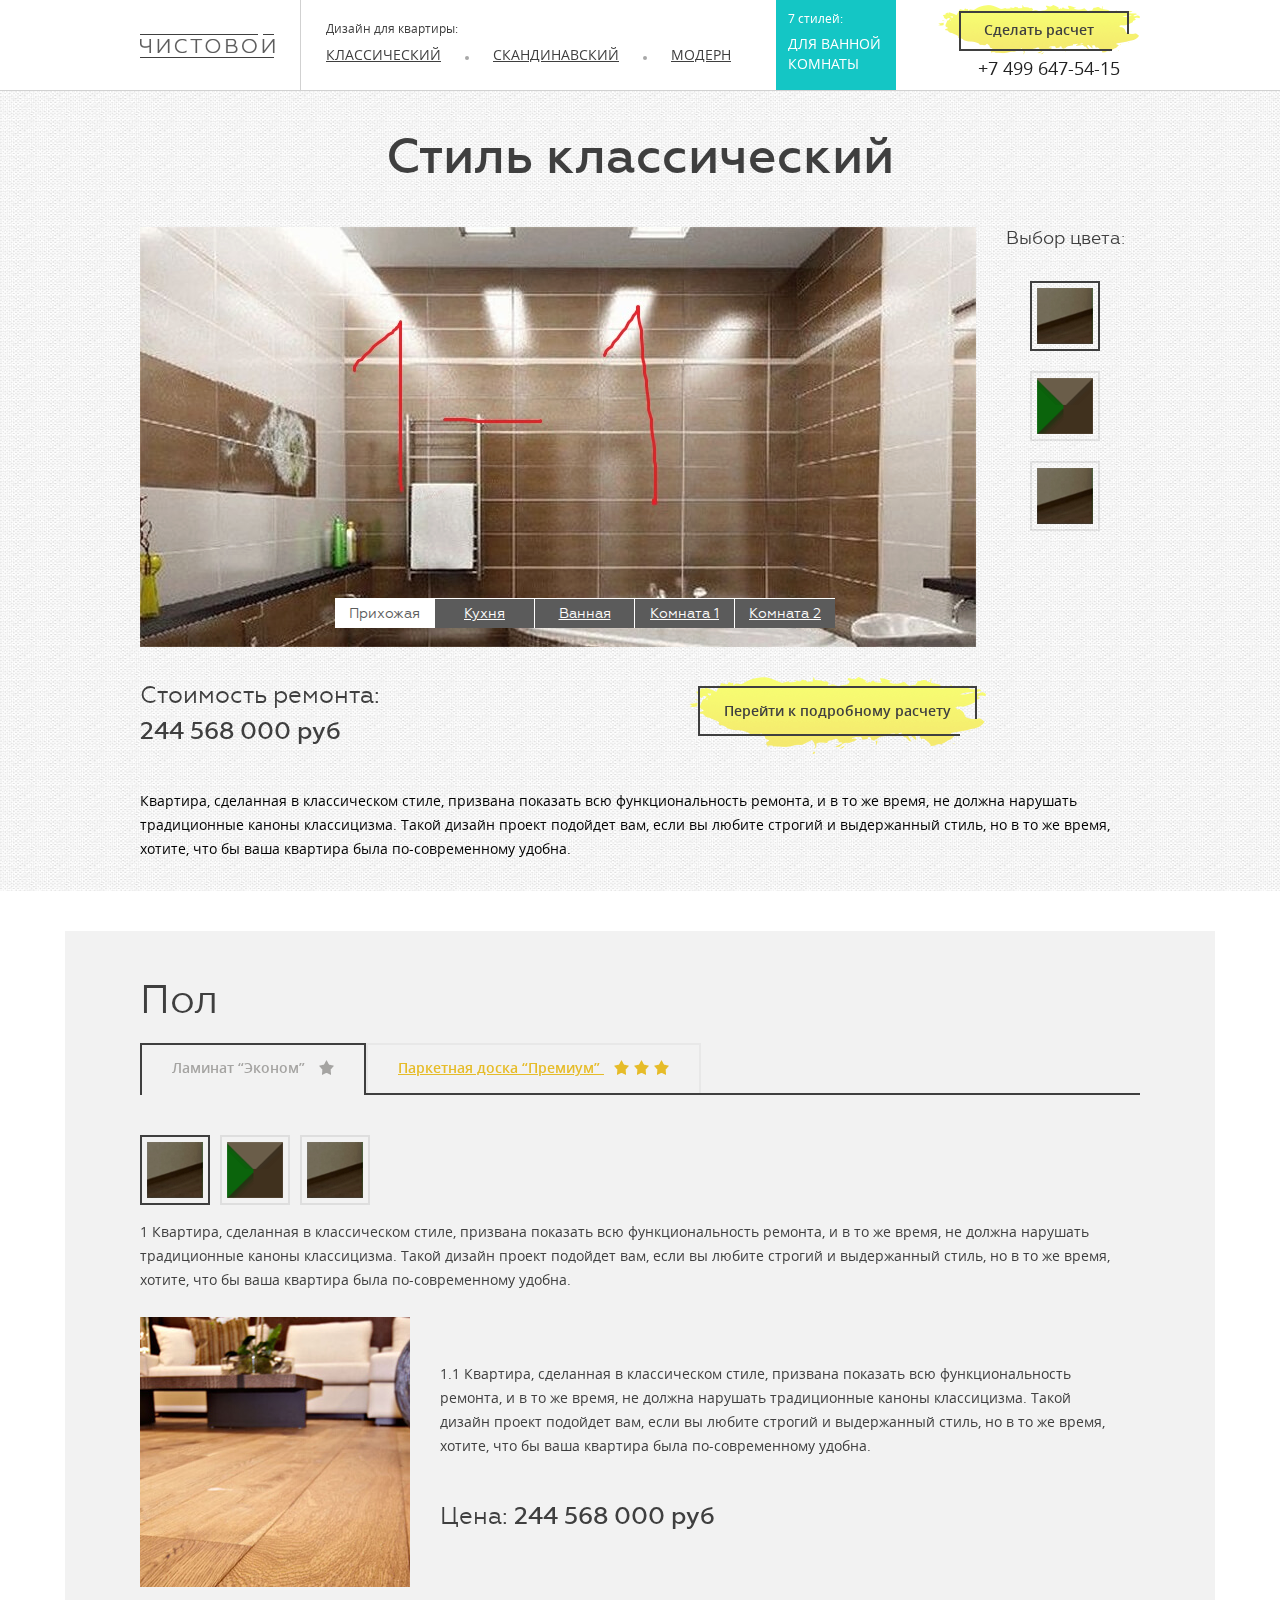
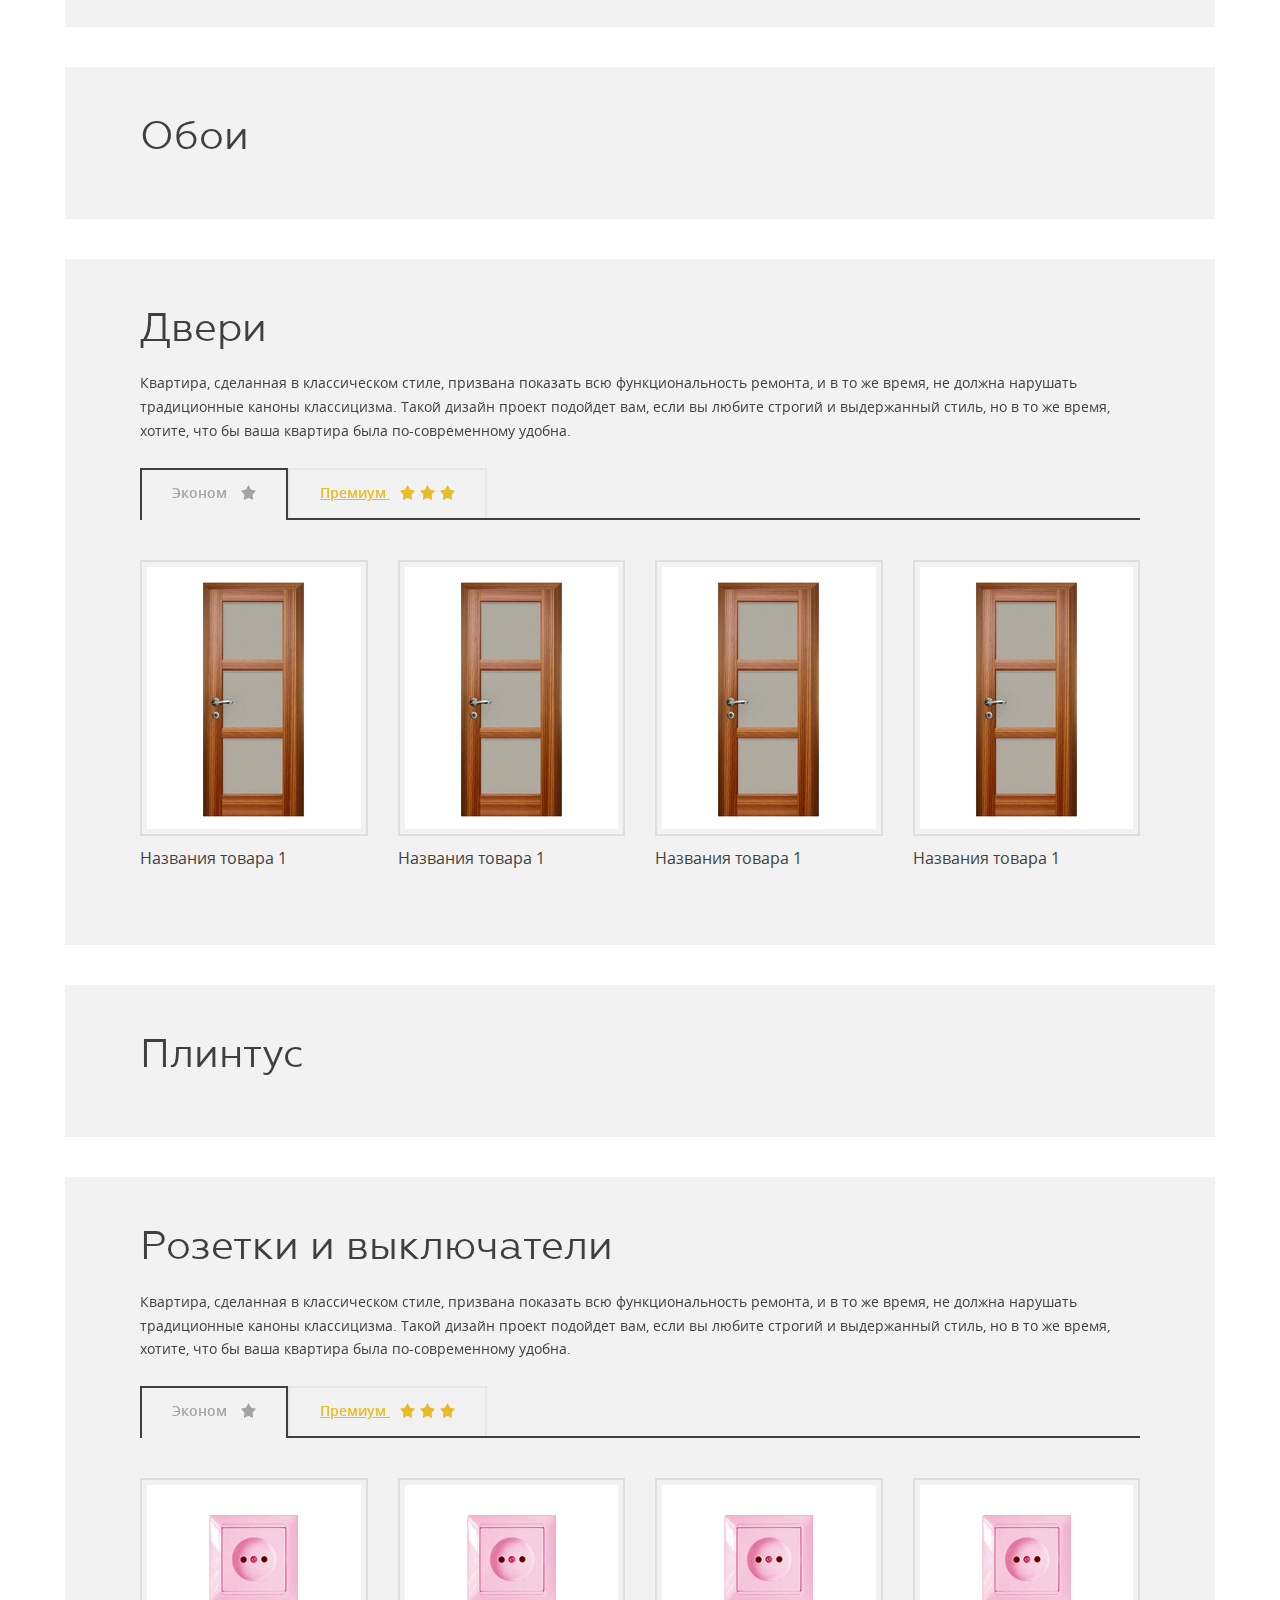
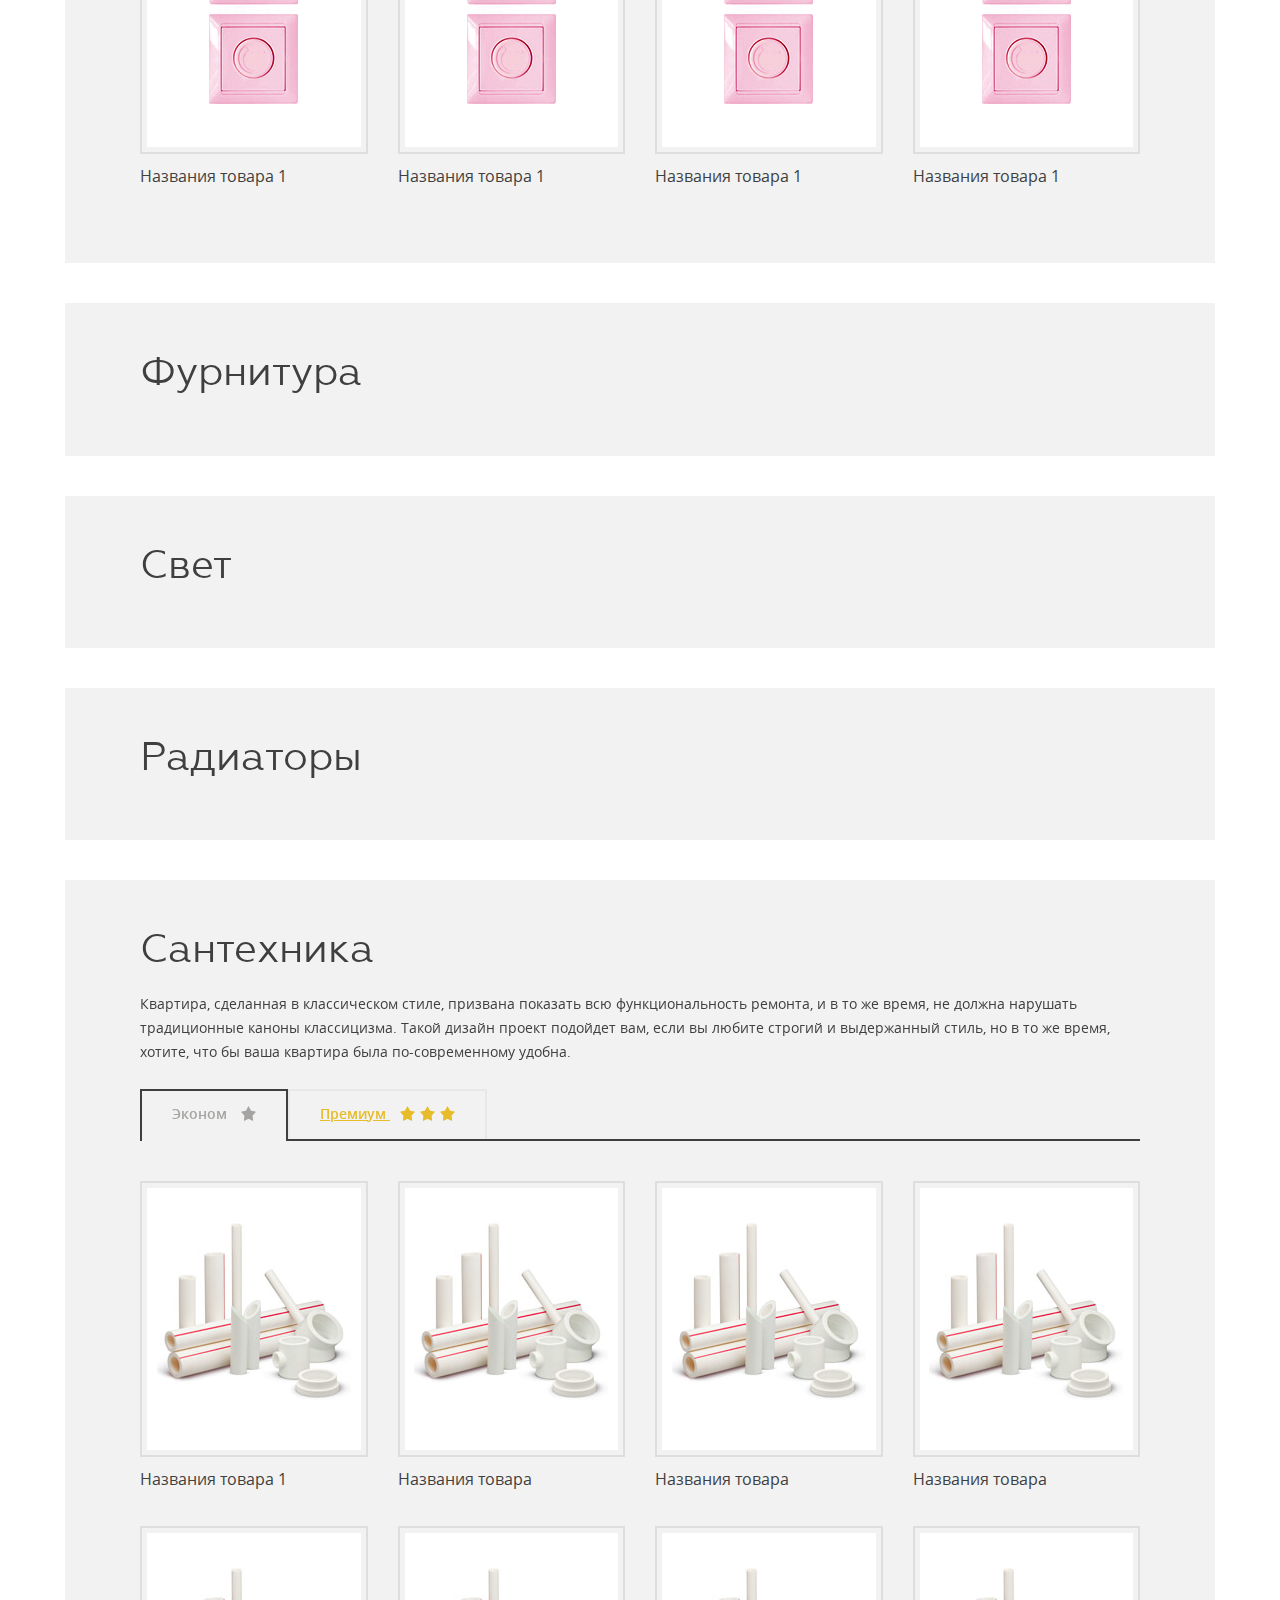
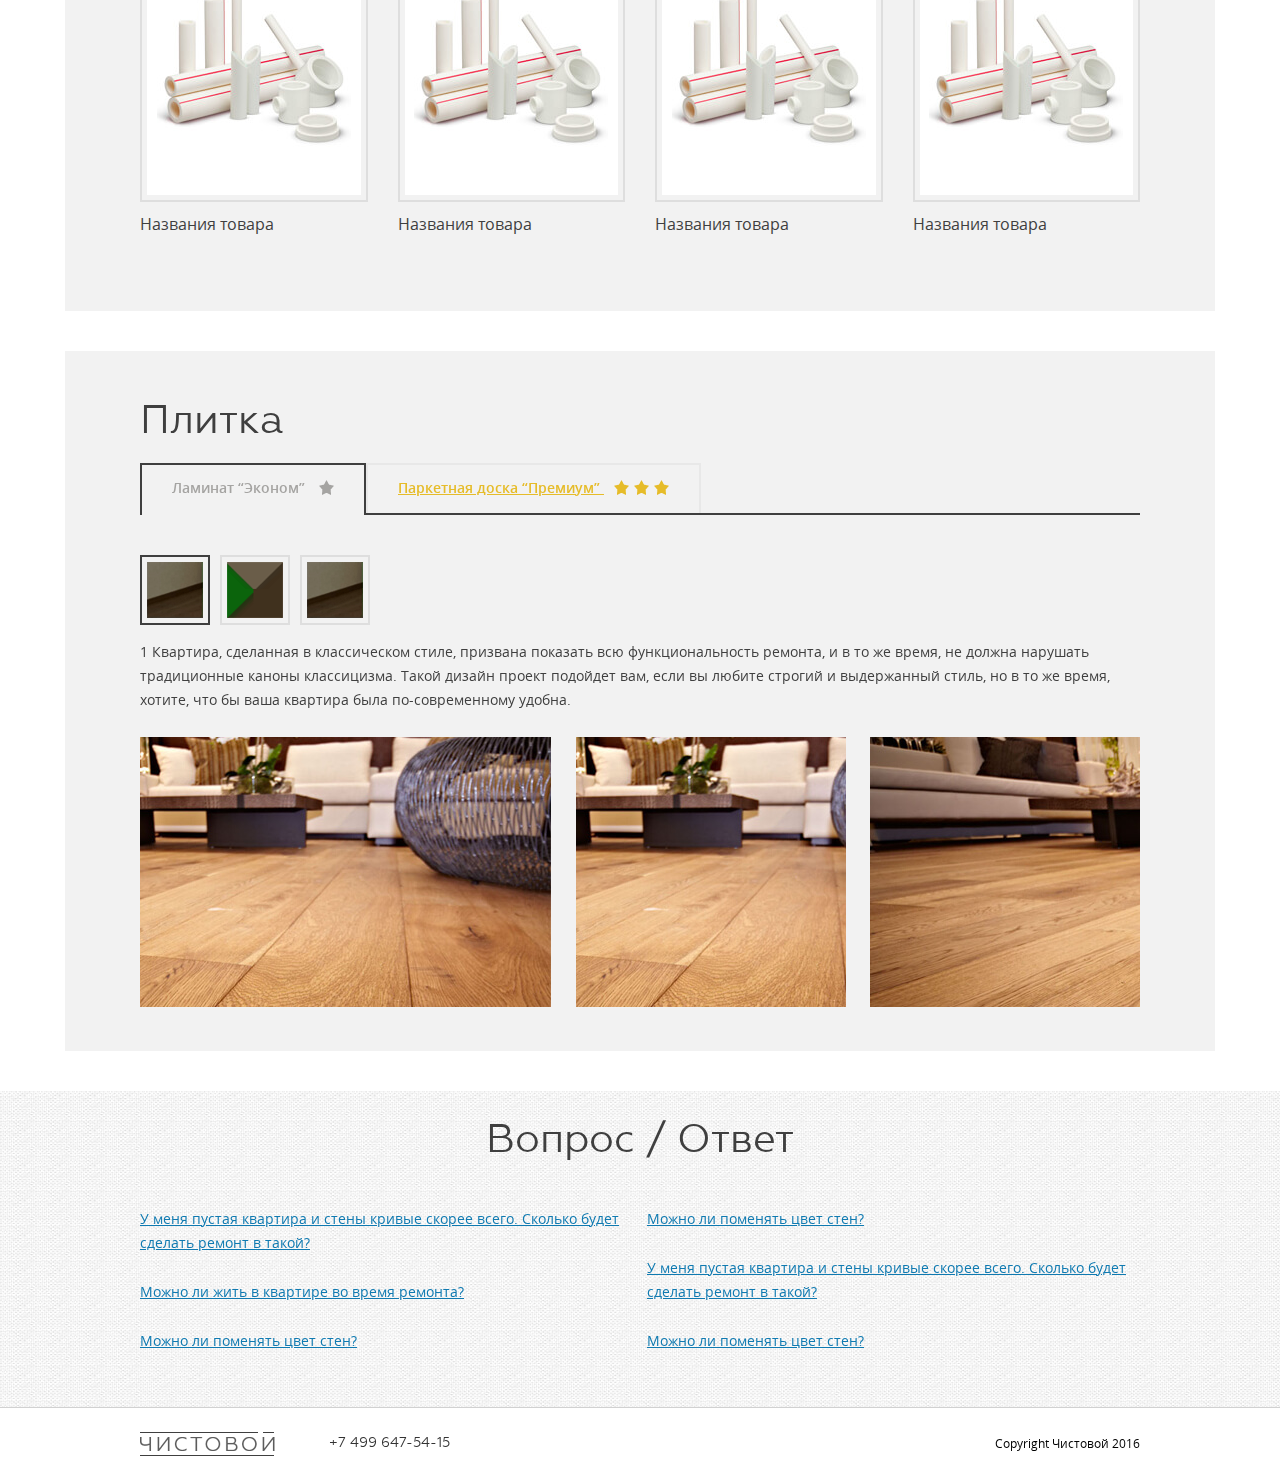
==== style.html @ 05109bc0 "Initial commit" ====
<!doctype html>
<html class="no-js" lang="ru">
<head>
    <meta charset="utf-8">
    <meta http-equiv="x-ua-compatible" content="ie=edge">
    <title></title>
    <meta name="description" content="">
    <meta name="viewport" content="width=device-width, initial-scale=1">

    <link rel="stylesheet" href="css/assets.css">
    <link rel="stylesheet" href="css/style.css">
    <script src="js/vendor/modernizr-2.8.3.min.js"></script>
</head>
<body>

<header class="header">
    <div class="container">

        <div class="header__logo">
            <a href="index.html">
                <img src="img/design/logo.png" alt="">
            </a>
        </div>
        <!-- /.header__logo -->

        <div class="header__menu">
            <div class="header__apartment">
                <span>Дизайн для квартиры:</span>
                <ul>
                    <li><a href="style.html">Классический</a></li>
                    <li><i></i></li>
                    <li><a href="style.html">Скандинавский</a></li>
                    <li><i></i></li>
                    <li><a href="style.html">модерн</a></li>
                </ul>
            </div>
            <!-- /.header__apartment -->

            <div class="header__bathroom">
                <span>7 стилей:</span>
                <ul>
                    <li><a href="bathroom.html">для ванной комнаты</a></li>
                </ul>
            </div>
            <!-- /.header__bathroom -->

        </div>
        <!-- /.header__menu -->

        <div class="header__calculation">
            <a class="header__calculation-calc" href="#">Сделать расчет</a><br>
            <a class="header__calculation-tel" href="tel:+7 499 647-54-15 ">+7 499 647-54-15 </a>
        </div>
        <!-- /.header__calculation -->

        <div class="header__mobile-menu">
            <span></span>
            <span></span>
            <span></span>
        </div>
        <!-- /.header__mobile-menu -->

    </div>
    <!-- /.container -->

</header>
<!-- /.header -->

<main class="style-main">

    <div class="container">

        <h1>Стиль классический</h1>

        <div class="clearfix">

            <div class="style-main-slider">
                <div class="slider-wrap active">
                    <div class="slider style-main-slider-inner-1">
                        <div class="slide">
                            <img src="img/content/style-main-slider/slide-1-1.jpg" alt="">
                        </div>
                        <div class="slide">
                            <img src="img/content/style-main-slider/slide-1-2.jpg" alt="">
                        </div>
                        <div class="slide">
                            <img src="img/content/style-main-slider/slide-1-3.jpg" alt="">
                        </div>
                        <div class="slide">
                            <img src="img/content/style-main-slider/slide-1-4.jpg" alt="">
                        </div>
                        <div class="slide">
                            <img src="img/content/style-main-slider/slide-1-5.jpg" alt="">
                        </div>
                    </div>
                </div>
                <div class="slider-wrap">
                    <div class="slider style-main-slider-inner-2">
                        <div class="slide">
                            <img src="img/content/style-main-slider/slide-2-1.jpg" alt="">
                        </div>
                        <div class="slide">
                            <img src="img/content/style-main-slider/slide-2-2.jpg" alt="">
                        </div>
                        <div class="slide">
                            <img src="img/content/style-main-slider/slide-2-3.jpg" alt="">
                        </div>
                        <div class="slide">
                            <img src="img/content/style-main-slider/slide-2-4.jpg" alt="">
                        </div>
                        <div class="slide">
                            <img src="img/content/style-main-slider/slide-2-5.jpg" alt="">
                        </div>
                    </div>
                </div>
                <div class="slider-wrap">
                    <div class="slider style-main-slider-inner-3">
                        <div class="slide">
                            <img src="img/content/style-main-slider/slide-3-1.jpg" alt="">
                        </div>
                        <div class="slide">
                            <img src="img/content/style-main-slider/slide-3-2.jpg" alt="">
                        </div>
                        <div class="slide">
                            <img src="img/content/style-main-slider/slide-3-3.jpg" alt="">
                        </div>
                        <div class="slide">
                            <img src="img/content/style-main-slider/slide-3-4.jpg" alt="">
                        </div>
                        <div class="slide">
                            <img src="img/content/style-main-slider/slide-3-5.jpg" alt="">
                        </div>
                    </div>
                </div>
            </div>
            <!-- /.style-main__slider -->

            <div class="style-main-slider__dots">
                <span>Выбор цвета:</span>
                <div class="style-main-slider__dot active">
                    <img src="img/design/ico/steps/1.png" alt="">
                </div>
                <div class="style-main-slider__dot">
                    <img src="img/design/ico/steps/2.png" alt="">
                </div>
                <div class="style-main-slider__dot">
                    <img src="img/design/ico/steps/3.png" alt="">
                </div>
            </div>
            <!-- /.style-main__dots -->

        </div>
        <!-- /.clearfix -->

        <div class="clearfix">
            <div class="style-main__price">
                <div class="style-main__pr">
                    Стоимость ремонта:
                    <b>244 568 000 руб</b>
                </div>
                <!-- /.style-main__pr -->
                <div class="style-main__btn">
                    <a href="#">Перейти к подробному расчету</a>
                </div>
                <!-- /.style-main__btn -->
            </div>
            <!-- /.style-main__price -->
        </div>
        <!-- /.clearfix -->

        <p>
            Квартира, сделанная в классическом стиле, призвана показать всю функциональность ремонта, и в то же время,
            не должна нарушать традиционные каноны классицизма. Такой дизайн проект подойдет вам, если вы любите строгий
            и выдержанный стиль, но в то же время, хотите, что бы ваша квартира была по-современному удобна.
        </p>

    </div>
    <!-- /.container -->

</main>
<!-- /.style-main -->


<section class="style-item">

    <div class="container">

        <h2>Пол</h2>

        <div class="style-tabs-wrap">

            <div class="style-tabs__tabs">

                <div class="style-tabs__tab active">
                    Ламинат “Эконом”
                        <span class="stars">
                            <span class="star star--gr"></span>
                        </span>
                    <!-- /.stars -->
                </div>
                <!-- /.style-tabs__tab -->

                <div class="style-tabs__tab style-tabs__tab--premium">
                    Паркетная доска “Премиум”
                        <span class="stars clearfix">
                            <span class="star star--or"></span>
                            <span class="star star--or"></span>
                            <span class="star star--or"></span>
                        </span>
                    <!-- /.stars -->
                </div>
                <!-- /.style-tabs__tab -->

            </div>
            <!-- /.style-tabs__tabs -->

            <div class="style-tabs__items">

                <div class="style-tabs__item active">

                    <div class="intab">

                        <div class="intab__tabs">

                            <div class="intab__tab active">
                                <img src="img/design/ico/steps/1.png" alt="">
                            </div>
                            <!-- /.intab__tab -->

                            <div class="intab__tab">
                                <img src="img/design/ico/steps/2.png" alt="">
                            </div>
                            <!-- /.intab__tab -->

                            <div class="intab__tab">
                                <img src="img/design/ico/steps/3.png" alt="">
                            </div>
                            <!-- /.intab__tab -->

                        </div>
                        <!-- /.intab__tabs -->

                        <div class="intab__items">

                            <div class="intab__item">

                                <p>
                                    1 Квартира, сделанная в классическом стиле, призвана показать всю функциональность
                                    ремонта, и в то же время, не должна нарушать традиционные каноны классицизма. Такой
                                    дизайн проект подойдет вам, если вы любите строгий и выдержанный стиль, но в то же
                                    время, хотите, что бы ваша квартира была по-современному удобна.
                                </p>

                                <div class="style-text">
                                    <div class="style-text__img">
                                        <img src="img/content/style__tmp/2.jpg" alt="">
                                    </div>
                                    <!-- /.style-text__img -->
                                    <div class="style-text__text">
                                        <p>
                                            1.1 Квартира, сделанная в классическом стиле, призвана показать всю
                                            функциональность ремонта, и в то же время, не должна нарушать традиционные
                                            каноны классицизма. Такой дизайн проект подойдет вам, если вы любите строгий
                                            и выдержанный стиль, но в то же время, хотите, что бы ваша квартира была
                                            по-современному удобна.
                                        </p>
                                            <span>
                                                Цена: <b>244 568 000 руб</b>
                                            </span>
                                    </div>
                                    <!-- /.style-text__text -->
                                </div>
                                <!-- /.style-text -->
                            </div>
                            <!-- /.intab__item -->

                            <div class="intab__item">

                                <p>
                                    1 Квартира, сделанная в классическом стиле, призвана показать всю функциональность
                                    ремонта, и в то же время, не должна нарушать традиционные каноны классицизма. Такой
                                    дизайн проект подойдет вам, если вы любите строгий и выдержанный стиль, но в то же
                                    время, хотите, что бы ваша квартира была по-современному удобна.
                                </p>

                                <div class="style-text">
                                    <div class="style-text__img">
                                        <img src="img/content/style__tmp/2.jpg" alt="">
                                    </div>
                                    <!-- /.style-text__img -->
                                    <div class="style-text__text">
                                        <p>
                                            1.2 Квартира, сделанная в классическом стиле, призвана показать всю
                                            функциональность ремонта, и в то же время, не должна нарушать традиционные
                                            каноны классицизма. Такой дизайн проект подойдет вам, если вы любите строгий
                                            и выдержанный стиль, но в то же время, хотите, что бы ваша квартира была
                                            по-современному удобна.
                                        </p>
                                            <span>
                                                Цена: <b>244 568 000 руб</b>
                                            </span>
                                    </div>
                                    <!-- /.style-text__text -->
                                </div>
                                <!-- /.style-text -->

                            </div>
                            <!-- /.intab__item -->

                            <div class="intab__item">

                                <p>
                                    1 Квартира, сделанная в классическом стиле, призвана показать всю функциональность
                                    ремонта, и в то же время, не должна нарушать традиционные каноны классицизма. Такой
                                    дизайн проект подойдет вам, если вы любите строгий и выдержанный стиль, но в то же
                                    время, хотите, что бы ваша квартира была по-современному удобна.
                                </p>

                                <div class="style-text">
                                    <div class="style-text__img">
                                        <img src="img/content/style__tmp/2.jpg" alt="">
                                    </div>
                                    <!-- /.style-text__img -->
                                    <div class="style-text__text">
                                        <p>
                                            1.3 Квартира, сделанная в классическом стиле, призвана показать всю
                                            функциональность ремонта, и в то же время, не должна нарушать традиционные
                                            каноны классицизма. Такой дизайн проект подойдет вам, если вы любите строгий
                                            и выдержанный стиль, но в то же время, хотите, что бы ваша квартира была
                                            по-современному удобна.
                                        </p>
                                            <span>
                                                Цена: <b>244 568 000 руб</b>
                                            </span>
                                    </div>
                                    <!-- /.style-text__text -->
                                </div>
                                <!-- /.style-text -->
                            </div>
                            <!-- /.intab__item -->

                        </div>
                        <!-- /.intab__items -->

                    </div>
                    <!-- /.intab -->

                </div>
                <!-- /.style-tabs__item -->
                <div class="style-tabs__item">
                    <div class="intab">
                        <div class="intab__tabs">
                            <div class="intab__tab active">
                                <img src="img/design/ico/steps/1.png" alt="">
                            </div>
                            <!-- /.intab__tab -->
                            <div class="intab__tab">
                                <img src="img/design/ico/steps/2.png" alt="">
                            </div>
                            <!-- /.intab__tab -->
                            <div class="intab__tab">
                                <img src="img/design/ico/steps/3.png" alt="">
                            </div>
                            <!-- /.intab__tab -->
                        </div>
                        <!-- /.intab__tabs -->
                        <div class="intab__items">
                            <div class="intab__item">
                                <p>
                                    1 Квартира, сделанная в классическом стиле, призвана показать всю функциональность
                                    ремонта, и в то же время, не должна нарушать традиционные каноны классицизма. Такой
                                    дизайн проект подойдет вам, если вы любите строгий и выдержанный стиль, но в то же
                                    время, хотите, что бы ваша квартира была по-современному удобна.
                                </p>
                                <div class="style-text">
                                    <div class="style-text__img">
                                        <img src="img/content/style__tmp/2.jpg" alt="">
                                    </div>
                                    <!-- /.style-text__img -->
                                    <div class="style-text__text">
                                        <p>
                                            2.1 Квартира, сделанная в классическом стиле, призвана показать всю
                                            функциональность ремонта, и в то же время, не должна нарушать традиционные
                                            каноны классицизма. Такой дизайн проект подойдет вам, если вы любите строгий
                                            и выдержанный стиль, но в то же время, хотите, что бы ваша квартира была
                                            по-современному удобна.
                                        </p>
                                            <span>
                                                Цена: <b>244 568 000 руб</b>
                                            </span>
                                    </div>
                                    <!-- /.style-text__text -->
                                </div>
                                <!-- /.style-text -->
                            </div>
                            <!-- /.intab__item -->
                            <div class="intab__item">
                                <p>
                                    1 Квартира, сделанная в классическом стиле, призвана показать всю функциональность
                                    ремонта, и в то же время, не должна нарушать традиционные каноны классицизма. Такой
                                    дизайн проект подойдет вам, если вы любите строгий и выдержанный стиль, но в то же
                                    время, хотите, что бы ваша квартира была по-современному удобна.
                                </p>
                                <div class="style-text">
                                    <div class="style-text__img">
                                        <img src="img/content/style__tmp/2.jpg" alt="">
                                    </div>
                                    <!-- /.style-text__img -->
                                    <div class="style-text__text">
                                        <p>
                                            2.2 Квартира, сделанная в классическом стиле, призвана показать всю
                                            функциональность ремонта, и в то же время, не должна нарушать традиционные
                                            каноны классицизма. Такой дизайн проект подойдет вам, если вы любите строгий
                                            и выдержанный стиль, но в то же время, хотите, что бы ваша квартира была
                                            по-современному удобна.
                                        </p>
                                            <span>
                                                Цена: <b>244 568 000 руб</b>
                                            </span>
                                    </div>
                                    <!-- /.style-text__text -->
                                </div>
                                <!-- /.style-text -->
                            </div>
                            <!-- /.intab__item -->
                            <div class="intab__item">
                                <p>
                                    1 Квартира, сделанная в классическом стиле, призвана показать всю функциональность
                                    ремонта, и в то же время, не должна нарушать традиционные каноны классицизма. Такой
                                    дизайн проект подойдет вам, если вы любите строгий и выдержанный стиль, но в то же
                                    время, хотите, что бы ваша квартира была по-современному удобна.
                                </p>
                                <div class="style-text">
                                    <div class="style-text__img">
                                        <img src="img/content/style__tmp/2.jpg" alt="">
                                    </div>
                                    <!-- /.style-text__img -->
                                    <div class="style-text__text">
                                        <p>
                                            2.3 Квартира, сделанная в классическом стиле, призвана показать всю
                                            функциональность ремонта, и в то же время, не должна нарушать традиционные
                                            каноны классицизма. Такой дизайн проект подойдет вам, если вы любите строгий
                                            и выдержанный стиль, но в то же время, хотите, что бы ваша квартира была
                                            по-современному удобна.
                                        </p>
                                            <span>
                                                Цена: <b>244 568 000 руб</b>
                                            </span>
                                    </div>
                                    <!-- /.style-text__text -->
                                </div>
                                <!-- /.style-text -->
                            </div>
                            <!-- /.intab__item -->
                        </div>
                        <!-- /.intab__items -->
                    </div>
                    <!-- /.intab -->
                </div>
                <!-- /.style-tabs__item -->
            </div>
            <!-- /.style-tabs__items -->
        </div>
        <!-- /.style-tabs-wrap -->
    </div>
    <!-- /.container -->
</section>
<!-- /.style-item -->

<section class="style-item">
    <div class="container">
        <h2>Обои</h2>



    </div>
    <!-- /.container -->
</section>
<!-- /.style-item -->


<section class="style-item">
    <div class="container">
        <h2>Двери</h2>
        <p>
            Квартира, сделанная в классическом стиле, призвана показать всю функциональность ремонта, и в то же время,
            не должна нарушать традиционные каноны классицизма. Такой дизайн проект подойдет вам, если вы любите строгий
            и выдержанный стиль, но в то же время, хотите, что бы ваша квартира была по-современному удобна.
        </p>
        <div class="style-tabs-wrap">
            <div class="style-tabs__tabs">
                <div class="style-tabs__tab active">
                    Эконом
                        <span class="stars">
                            <span class="star star--gr"></span>
                        </span>
                    <!-- /.stars -->
                </div>
                <!-- /.style-tabs__tab -->
                <div class="style-tabs__tab style-tabs__tab--premium">
                    Премиум
                        <span class="stars clearfix">
                            <span class="star star--or"></span>
                            <span class="star star--or"></span>
                            <span class="star star--or"></span>
                        </span>
                    <!-- /.stars -->
                </div>
                <!-- /.style-tabs__tab -->
            </div>
            <!-- /.style-tabs__tabs -->
            <div class="style-tabs__items">
                <div class="style-tabs__item active">
                    <div class="sanitary doors">
                        <div class="sanitary__item">
                            <div class="sanitary__border">
                                <div class="sanitary__img">
                                    <img src="img/content/doors/doors.jpg" alt="">
                                </div>
                                <!-- /.sanitary__img -->
                            </div>
                            <!-- /.sanitary__border -->
                            <div class="sanitary__header">
                                Названия товара 1
                            </div>
                            <!-- /.sanitary__header -->
                        </div>
                        <!-- /.sanitary__item -->
                        <div class="sanitary__item">
                            <div class="sanitary__border">
                                <div class="sanitary__img">
                                    <img src="img/content/doors/doors.jpg" alt="">
                                </div>
                                <!-- /.sanitary__img -->
                            </div>
                            <!-- /.sanitary__border -->
                            <div class="sanitary__header">
                                Названия товара 1
                            </div>
                            <!-- /.sanitary__header -->
                        </div>
                        <!-- /.sanitary__item -->
                        <div class="sanitary__item">
                            <div class="sanitary__border">
                                <div class="sanitary__img">
                                    <img src="img/content/doors/doors.jpg" alt="">
                                </div>
                                <!-- /.sanitary__img -->
                            </div>
                            <!-- /.sanitary__border -->
                            <div class="sanitary__header">
                                Названия товара 1
                            </div>
                            <!-- /.sanitary__header -->
                        </div>
                        <!-- /.sanitary__item -->
                        <div class="sanitary__item">
                            <div class="sanitary__border">
                                <div class="sanitary__img">
                                    <img src="img/content/doors/doors.jpg" alt="">
                                </div>
                                <!-- /.sanitary__img -->
                            </div>
                            <!-- /.sanitary__border -->
                            <div class="sanitary__header">
                                Названия товара 1
                            </div>
                            <!-- /.sanitary__header -->
                        </div>
                        <!-- /.sanitary__item -->
                    </div>
                    <!-- /.sanitary -->
                </div>
                <!-- /.style-tabs__item -->
                <div class="style-tabs__item">
                    <div class="sanitary doors">
                        <div class="sanitary__item">
                            <div class="sanitary__border">
                                <div class="sanitary__img">
                                    <img src="img/content/doors/doors.jpg" alt="">
                                </div>
                                <!-- /.sanitary__img -->
                            </div>
                            <!-- /.sanitary__border -->
                            <div class="sanitary__header">
                                Названия товара 2
                            </div>
                            <!-- /.sanitary__header -->
                        </div>
                        <!-- /.sanitary__item -->
                        <div class="sanitary__item">
                            <div class="sanitary__border">
                                <div class="sanitary__img">
                                    <img src="img/content/doors/doors.jpg" alt="">
                                </div>
                                <!-- /.sanitary__img -->
                            </div>
                            <!-- /.sanitary__border -->
                            <div class="sanitary__header">
                                Названия товара 1
                            </div>
                            <!-- /.sanitary__header -->
                        </div>
                        <!-- /.sanitary__item -->
                        <div class="sanitary__item">
                            <div class="sanitary__border">
                                <div class="sanitary__img">
                                    <img src="img/content/doors/doors.jpg" alt="">
                                </div>
                                <!-- /.sanitary__img -->
                            </div>
                            <!-- /.sanitary__border -->
                            <div class="sanitary__header">
                                Названия товара 1
                            </div>
                            <!-- /.sanitary__header -->
                        </div>
                        <!-- /.sanitary__item -->
                        <div class="sanitary__item">
                            <div class="sanitary__border">
                                <div class="sanitary__img">
                                    <img src="img/content/doors/doors.jpg" alt="">
                                </div>
                                <!-- /.sanitary__img -->
                            </div>
                            <!-- /.sanitary__border -->
                            <div class="sanitary__header">
                                Названия товара 1
                            </div>
                            <!-- /.sanitary__header -->
                        </div>
                        <!-- /.sanitary__item -->
                    </div>
                    <!-- /.sanitary -->
                </div>
                <!-- /.style-tabs__item -->
            </div>
            <!-- /.style-tabs__items -->
        </div>
        <!-- /.style-tabs-wrap -->
    </div>
    <!-- /.container -->
</section>
<!-- /.style-item -->

<section class="style-item">
    <div class="container">
        <h2>Плинтус</h2>
    </div>
    <!-- /.container -->
</section>
<!-- /.style-item -->

<section class="style-item">
    <div class="container">
        <h2>Розетки и выключатели</h2>
        <p>
            Квартира, сделанная в классическом стиле, призвана показать всю функциональность ремонта, и в то же время,
            не должна нарушать традиционные каноны классицизма. Такой дизайн проект подойдет вам, если вы любите строгий
            и выдержанный стиль, но в то же время, хотите, что бы ваша квартира была по-современному удобна.
        </p>
        <div class="style-tabs-wrap">
            <div class="style-tabs__tabs">
                <div class="style-tabs__tab active">
                    Эконом
                        <span class="stars">
                            <span class="star star--gr"></span>
                        </span>
                    <!-- /.stars -->
                </div>
                <!-- /.style-tabs__tab -->
                <div class="style-tabs__tab style-tabs__tab--premium">
                    Премиум
                        <span class="stars clearfix">
                            <span class="star star--or"></span>
                            <span class="star star--or"></span>
                            <span class="star star--or"></span>
                        </span>
                    <!-- /.stars -->
                </div>
                <!-- /.style-tabs__tab -->
            </div>
            <!-- /.style-tabs__tabs -->
            <div class="style-tabs__items">
                <div class="style-tabs__item active">
                    <div class="sanitary">
                        <div class="sanitary__item">
                            <div class="sanitary__border">
                                <div class="sanitary__img">
                                    <img src="img/content/socket/socket.jpg" alt="">
                                </div>
                                <!-- /.sanitary__img -->
                            </div>
                            <!-- /.sanitary__border -->
                            <div class="sanitary__header">
                                Названия товара 1
                            </div>
                            <!-- /.sanitary__header -->
                        </div>
                        <!-- /.sanitary__item -->
                        <div class="sanitary__item">
                            <div class="sanitary__border">
                                <div class="sanitary__img">
                                    <img src="img/content/socket/socket.jpg" alt="">
                                </div>
                                <!-- /.sanitary__img -->
                            </div>
                            <!-- /.sanitary__border -->
                            <div class="sanitary__header">
                                Названия товара 1
                            </div>
                            <!-- /.sanitary__header -->
                        </div>
                        <!-- /.sanitary__item -->
                        <div class="sanitary__item">
                            <div class="sanitary__border">
                                <div class="sanitary__img">
                                    <img src="img/content/socket/socket.jpg" alt="">
                                </div>
                                <!-- /.sanitary__img -->
                            </div>
                            <!-- /.sanitary__border -->
                            <div class="sanitary__header">
                                Названия товара 1
                            </div>
                            <!-- /.sanitary__header -->
                        </div>
                        <!-- /.sanitary__item -->
                        <div class="sanitary__item">
                            <div class="sanitary__border">
                                <div class="sanitary__img">
                                    <img src="img/content/socket/socket.jpg" alt="">
                                </div>
                                <!-- /.sanitary__img -->
                            </div>
                            <!-- /.sanitary__border -->
                            <div class="sanitary__header">
                                Названия товара 1
                            </div>
                            <!-- /.sanitary__header -->
                        </div>
                        <!-- /.sanitary__item -->
                    </div>
                    <!-- /.sanitary -->
                </div>
                <!-- /.style-tabs__item -->
                <div class="style-tabs__item">
                    <div class="sanitary">
                        <div class="sanitary__item">
                            <div class="sanitary__border">
                                <div class="sanitary__img">
                                    <img src="img/content/socket/socket.jpg" alt="">
                                </div>
                                <!-- /.sanitary__img -->
                            </div>
                            <!-- /.sanitary__border -->
                            <div class="sanitary__header">
                                Названия товара 2
                            </div>
                            <!-- /.sanitary__header -->
                        </div>
                        <!-- /.sanitary__item -->
                        <div class="sanitary__item">
                            <div class="sanitary__border">
                                <div class="sanitary__img">
                                    <img src="img/content/socket/socket.jpg" alt="">
                                </div>
                                <!-- /.sanitary__img -->
                            </div>
                            <!-- /.sanitary__border -->
                            <div class="sanitary__header">
                                Названия товара 1
                            </div>
                            <!-- /.sanitary__header -->
                        </div>
                        <!-- /.sanitary__item -->
                        <div class="sanitary__item">
                            <div class="sanitary__border">
                                <div class="sanitary__img">
                                    <img src="img/content/socket/socket.jpg" alt="">
                                </div>
                                <!-- /.sanitary__img -->
                            </div>
                            <!-- /.sanitary__border -->
                            <div class="sanitary__header">
                                Названия товара 1
                            </div>
                            <!-- /.sanitary__header -->
                        </div>
                        <!-- /.sanitary__item -->
                        <div class="sanitary__item">
                            <div class="sanitary__border">
                                <div class="sanitary__img">
                                    <img src="img/content/socket/socket.jpg" alt="">
                                </div>
                                <!-- /.sanitary__img -->
                            </div>
                            <!-- /.sanitary__border -->
                            <div class="sanitary__header">
                                Названия товара 1
                            </div>
                            <!-- /.sanitary__header -->
                        </div>
                        <!-- /.sanitary__item -->
                    </div>
                    <!-- /.sanitary -->
                </div>
                <!-- /.style-tabs__item -->
            </div>
            <!-- /.style-tabs__items -->
        </div>
        <!-- /.style-tabs-wrap -->
    </div>
    <!-- /.container -->
</section>
<!-- /.style-item -->

<section class="style-item">
    <div class="container">
        <h2>Фурнитура</h2>
    </div>
    <!-- /.container -->
</section>
<!-- /.style-item -->

<section class="style-item">
    <div class="container">
        <h2>Свет</h2>
    </div>
    <!-- /.container -->
</section>
<!-- /.style-item -->

<section class="style-item">
    <div class="container">
        <h2>Радиаторы</h2>
    </div>
    <!-- /.container -->
</section>
<!-- /.style-item -->

<section class="style-item">
    <div class="container">
        <h2>Сантехника</h2>
        <p>
            Квартира, сделанная в классическом стиле, призвана показать всю функциональность ремонта, и в то же время,
            не должна нарушать традиционные каноны классицизма. Такой дизайн проект подойдет вам, если вы любите строгий
            и выдержанный стиль, но в то же время, хотите, что бы ваша квартира была по-современному удобна.
        </p>
        <div class="style-tabs-wrap">
            <div class="style-tabs__tabs">
                <div class="style-tabs__tab active">
                    Эконом
                        <span class="stars">
                            <span class="star star--gr"></span>
                        </span>
                    <!-- /.stars -->
                </div>
                <!-- /.style-tabs__tab -->
                <div class="style-tabs__tab style-tabs__tab--premium">
                    Премиум
                        <span class="stars clearfix">
                            <span class="star star--or"></span>
                            <span class="star star--or"></span>
                            <span class="star star--or"></span>
                        </span>
                    <!-- /.stars -->
                </div>
                <!-- /.style-tabs__tab -->
            </div>
            <!-- /.style-tabs__tabs -->
            <div class="style-tabs__items">
                <div class="style-tabs__item active">
                    <div class="sanitary">
                        <div class="sanitary__item">
                            <div class="sanitary__border">
                                <div class="sanitary__img">
                                    <img src="img/content/sanitary/sanitary.jpg" alt="">
                                </div>
                                <!-- /.sanitary__img -->
                            </div>
                            <!-- /.sanitary__border -->
                            <div class="sanitary__header">
                                Названия товара 1
                            </div>
                            <!-- /.sanitary__header -->
                        </div>
                        <!-- /.sanitary__item -->
                        <div class="sanitary__item">
                            <div class="sanitary__border">
                                <div class="sanitary__img">
                                    <img src="img/content/sanitary/sanitary.jpg" alt="">
                                </div>
                                <!-- /.sanitary__img -->
                            </div>
                            <!-- /.sanitary__border -->
                            <div class="sanitary__header">
                                Названия товара
                            </div>
                            <!-- /.sanitary__header -->
                        </div>
                        <!-- /.sanitary__item -->
                        <div class="sanitary__item">
                            <div class="sanitary__border">
                                <div class="sanitary__img">
                                    <img src="img/content/sanitary/sanitary.jpg" alt="">
                                </div>
                                <!-- /.sanitary__img -->
                            </div>
                            <!-- /.sanitary__border -->
                            <div class="sanitary__header">
                                Названия товара
                            </div>
                            <!-- /.sanitary__header -->
                        </div>
                        <!-- /.sanitary__item -->
                        <div class="sanitary__item">
                            <div class="sanitary__border">
                                <div class="sanitary__img">
                                    <img src="img/content/sanitary/sanitary.jpg" alt="">
                                </div>
                                <!-- /.sanitary__img -->
                            </div>
                            <!-- /.sanitary__border -->
                            <div class="sanitary__header">
                                Названия товара
                            </div>
                            <!-- /.sanitary__header -->
                        </div>
                        <!-- /.sanitary__item -->
                        <div class="sanitary__item">
                            <div class="sanitary__border">
                                <div class="sanitary__img">
                                    <img src="img/content/sanitary/sanitary.jpg" alt="">
                                </div>
                                <!-- /.sanitary__img -->
                            </div>
                            <!-- /.sanitary__border -->
                            <div class="sanitary__header">
                                Названия товара
                            </div>
                            <!-- /.sanitary__header -->
                        </div>
                        <!-- /.sanitary__item -->
                        <div class="sanitary__item">
                            <div class="sanitary__border">
                                <div class="sanitary__img">
                                    <img src="img/content/sanitary/sanitary.jpg" alt="">
                                </div>
                                <!-- /.sanitary__img -->
                            </div>
                            <!-- /.sanitary__border -->
                            <div class="sanitary__header">
                                Названия товара
                            </div>
                            <!-- /.sanitary__header -->
                        </div>
                        <!-- /.sanitary__item -->
                        <div class="sanitary__item">
                            <div class="sanitary__border">
                                <div class="sanitary__img">
                                    <img src="img/content/sanitary/sanitary.jpg" alt="">
                                </div>
                                <!-- /.sanitary__img -->
                            </div>
                            <!-- /.sanitary__border -->
                            <div class="sanitary__header">
                                Названия товара
                            </div>
                            <!-- /.sanitary__header -->
                        </div>
                        <!-- /.sanitary__item -->
                        <div class="sanitary__item">
                            <div class="sanitary__border">
                                <div class="sanitary__img">
                                    <img src="img/content/sanitary/sanitary.jpg" alt="">
                                </div>
                                <!-- /.sanitary__img -->
                            </div>
                            <!-- /.sanitary__border -->
                            <div class="sanitary__header">
                                Названия товара
                            </div>
                            <!-- /.sanitary__header -->
                        </div>
                        <!-- /.sanitary__item -->
                    </div>
                    <!-- /.sanitary -->
                </div>
                <!-- /.style-tabs__item -->
                <div class="style-tabs__item">
                    <div class="sanitary">
                        <div class="sanitary__item">
                            <div class="sanitary__border">
                                <div class="sanitary__img">
                                    <img src="img/content/sanitary/sanitary.jpg" alt="">
                                </div>
                                <!-- /.sanitary__img -->
                            </div>
                            <!-- /.sanitary__border -->
                            <div class="sanitary__header">
                                Названия товара 2
                            </div>
                            <!-- /.sanitary__header -->
                        </div>
                        <!-- /.sanitary__item -->
                        <div class="sanitary__item">
                            <div class="sanitary__border">
                                <div class="sanitary__img">
                                    <img src="img/content/sanitary/sanitary.jpg" alt="">
                                </div>
                                <!-- /.sanitary__img -->
                            </div>
                            <!-- /.sanitary__border -->
                            <div class="sanitary__header">
                                Названия товара
                            </div>
                            <!-- /.sanitary__header -->
                        </div>
                        <!-- /.sanitary__item -->
                        <div class="sanitary__item">
                            <div class="sanitary__border">
                                <div class="sanitary__img">
                                    <img src="img/content/sanitary/sanitary.jpg" alt="">
                                </div>
                                <!-- /.sanitary__img -->
                            </div>
                            <!-- /.sanitary__border -->
                            <div class="sanitary__header">
                                Названия товара
                            </div>
                            <!-- /.sanitary__header -->
                        </div>
                        <!-- /.sanitary__item -->
                        <div class="sanitary__item">
                            <div class="sanitary__border">
                                <div class="sanitary__img">
                                    <img src="img/content/sanitary/sanitary.jpg" alt="">
                                </div>
                                <!-- /.sanitary__img -->
                            </div>
                            <!-- /.sanitary__border -->
                            <div class="sanitary__header">
                                Названия товара
                            </div>
                            <!-- /.sanitary__header -->
                        </div>
                        <!-- /.sanitary__item -->
                        <div class="sanitary__item">
                            <div class="sanitary__border">
                                <div class="sanitary__img">
                                    <img src="img/content/sanitary/sanitary.jpg" alt="">
                                </div>
                                <!-- /.sanitary__img -->
                            </div>
                            <!-- /.sanitary__border -->
                            <div class="sanitary__header">
                                Названия товара
                            </div>
                            <!-- /.sanitary__header -->
                        </div>
                        <!-- /.sanitary__item -->
                        <div class="sanitary__item">
                            <div class="sanitary__border">
                                <div class="sanitary__img">
                                    <img src="img/content/sanitary/sanitary.jpg" alt="">
                                </div>
                                <!-- /.sanitary__img -->
                            </div>
                            <!-- /.sanitary__border -->
                            <div class="sanitary__header">
                                Названия товара
                            </div>
                            <!-- /.sanitary__header -->
                        </div>
                        <!-- /.sanitary__item -->
                        <div class="sanitary__item">
                            <div class="sanitary__border">
                                <div class="sanitary__img">
                                    <img src="img/content/sanitary/sanitary.jpg" alt="">
                                </div>
                                <!-- /.sanitary__img -->
                            </div>
                            <!-- /.sanitary__border -->
                            <div class="sanitary__header">
                                Названия товара
                            </div>
                            <!-- /.sanitary__header -->
                        </div>
                        <!-- /.sanitary__item -->
                        <div class="sanitary__item">
                            <div class="sanitary__border">
                                <div class="sanitary__img">
                                    <img src="img/content/sanitary/sanitary.jpg" alt="">
                                </div>
                                <!-- /.sanitary__img -->
                            </div>
                            <!-- /.sanitary__border -->
                            <div class="sanitary__header">
                                Названия товара
                            </div>
                            <!-- /.sanitary__header -->
                        </div>
                        <!-- /.sanitary__item -->
                    </div>
                    <!-- /.sanitary -->
                </div>
                <!-- /.style-tabs__item -->
            </div>
            <!-- /.style-tabs__items -->
        </div>
        <!-- /.style-tabs-wrap -->
    </div>
    <!-- /.container -->
</section>
<!-- /.style-item -->

<section class="style-item">
    <div class="container">
        <h2>Плитка</h2>
        <div class="style-tabs-wrap">
            <div class="style-tabs__tabs">
                <div class="style-tabs__tab active">
                    Ламинат “Эконом”
                        <span class="stars">
                            <span class="star star--gr"></span>
                        </span>
                    <!-- /.stars -->
                </div>
                <!-- /.style-tabs__tab -->
                <div class="style-tabs__tab style-tabs__tab--premium">
                    Паркетная доска “Премиум”
                        <span class="stars clearfix">
                            <span class="star star--or"></span>
                            <span class="star star--or"></span>
                            <span class="star star--or"></span>
                        </span>
                    <!-- /.stars -->
                </div>
                <!-- /.style-tabs__tab -->
            </div>
            <!-- /.style-tabs__tabs -->
            <div class="style-tabs__items">
                <div class="style-tabs__item active">
                    <div class="intab">
                        <div class="intab__tabs">
                            <div class="intab__tab active">
                                <img src="img/design/ico/steps/1.png" alt="">
                            </div>
                            <!-- /.intab__tab -->
                            <div class="intab__tab">
                                <img src="img/design/ico/steps/2.png" alt="">
                            </div>
                            <!-- /.intab__tab -->
                            <div class="intab__tab">
                                <img src="img/design/ico/steps/3.png" alt="">
                            </div>
                            <!-- /.intab__tab -->
                        </div>
                        <!-- /.intab__tabs -->
                        <div class="intab__items">
                            <div class="intab__item">
                                <p>
                                    1 Квартира, сделанная в классическом стиле, призвана показать всю функциональность
                                    ремонта, и в то же время, не должна нарушать традиционные каноны классицизма. Такой
                                    дизайн проект подойдет вам, если вы любите строгий и выдержанный стиль, но в то же
                                    время, хотите, что бы ваша квартира была по-современному удобна.
                                </p>
                                <div class="style-images">
                                    <div class="style-images__item">
                                        <img src="img/content/style__tmp/1.jpg" alt="">
                                    </div>
                                    <!-- /.style-images__item -->
                                    <div class="style-images__item">
                                        <img src="img/content/style__tmp/2.jpg" alt="">
                                    </div>
                                    <!-- /.style-images__item -->
                                    <div class="style-images__item">
                                        <img src="img/content/style__tmp/3.jpg" alt="">
                                    </div>
                                    <!-- /.style-images__item -->
                                </div>
                                <!-- /.style__images -->
                            </div>
                            <!-- /.intab__item -->
                            <div class="intab__item">
                                <p>
                                    1.1 Квартира, сделанная в классическом стиле, призвана показать всю функциональность
                                    ремонта, и в то же время, не должна нарушать традиционные каноны классицизма. Такой
                                    дизайн проект подойдет вам, если вы любите строгий и выдержанный стиль, но в то же
                                    время, хотите, что бы ваша квартира была по-современному удобна.
                                </p>
                                <div class="style-images">
                                    <div class="style-images__item">
                                        <img src="img/content/style__tmp/1.jpg" alt="">
                                    </div>
                                    <!-- /.style-images__item -->
                                    <div class="style-images__item">
                                        <img src="img/content/style__tmp/2.jpg" alt="">
                                    </div>
                                    <!-- /.style-images__item -->
                                    <div class="style-images__item">
                                        <img src="img/content/style__tmp/3.jpg" alt="">
                                    </div>
                                    <!-- /.style-images__item -->
                                </div>
                                <!-- /.style__images -->
                            </div>
                            <!-- /.intab__item -->
                            <div class="intab__item">
                                <p>
                                    1.3 Квартира, сделанная в классическом стиле, призвана показать всю функциональность
                                    ремонта, и в то же время, не должна нарушать традиционные каноны классицизма. Такой
                                    дизайн проект подойдет вам, если вы любите строгий и выдержанный стиль, но в то же
                                    время, хотите, что бы ваша квартира была по-современному удобна.
                                </p>
                                <div class="style-images">
                                    <div class="style-images__item">
                                        <img src="img/content/style__tmp/1.jpg" alt="">
                                    </div>
                                    <!-- /.style-images__item -->
                                    <div class="style-images__item">
                                        <img src="img/content/style__tmp/2.jpg" alt="">
                                    </div>
                                    <!-- /.style-images__item -->
                                    <div class="style-images__item">
                                        <img src="img/content/style__tmp/3.jpg" alt="">
                                    </div>
                                    <!-- /.style-images__item -->
                                </div>
                                <!-- /.style__images -->
                            </div>
                            <!-- /.intab__item -->
                        </div>
                        <!-- /.intab__items -->
                    </div>
                    <!-- /.intab -->
                </div>
                <!-- /.style-tabs__item -->
                <div class="style-tabs__item">
                    <div class="intab">
                        <div class="intab__tabs">
                            <div class="intab__tab active">
                                <img src="img/design/ico/steps/1.png" alt="">
                            </div>
                            <!-- /.intab__tab -->
                            <div class="intab__tab">
                                <img src="img/design/ico/steps/2.png" alt="">
                            </div>
                            <!-- /.intab__tab -->
                            <div class="intab__tab">
                                <img src="img/design/ico/steps/3.png" alt="">
                            </div>
                            <!-- /.intab__tab -->
                        </div>
                        <!-- /.intab__tabs -->
                        <div class="intab__items">
                            <div class="intab__item">
                                <p>
                                    1 Квартира, сделанная в классическом стиле, призвана показать всю функциональность
                                    ремонта, и в то же время, не должна нарушать традиционные каноны классицизма. Такой
                                    дизайн проект подойдет вам, если вы любите строгий и выдержанный стиль, но в то же
                                    время, хотите, что бы ваша квартира была по-современному удобна.
                                </p>
                                <div class="style-images">
                                    <div class="style-images__item">
                                        <img src="img/content/style__tmp/1.jpg" alt="">
                                    </div>
                                    <!-- /.style-images__item -->
                                    <div class="style-images__item">
                                        <img src="img/content/style__tmp/2.jpg" alt="">
                                    </div>
                                    <!-- /.style-images__item -->
                                    <div class="style-images__item">
                                        <img src="img/content/style__tmp/3.jpg" alt="">
                                    </div>
                                    <!-- /.style-images__item -->
                                </div>
                                <!-- /.style__images -->
                            </div>
                            <!-- /.intab__item -->
                            <div class="intab__item">
                                <p>
                                    1.1 Квартира, сделанная в классическом стиле, призвана показать всю функциональность
                                    ремонта, и в то же время, не должна нарушать традиционные каноны классицизма. Такой
                                    дизайн проект подойдет вам, если вы любите строгий и выдержанный стиль, но в то же
                                    время, хотите, что бы ваша квартира была по-современному удобна.
                                </p>
                                <div class="style-images">
                                    <div class="style-images__item">
                                        <img src="img/content/style__tmp/1.jpg" alt="">
                                    </div>
                                    <!-- /.style-images__item -->
                                    <div class="style-images__item">
                                        <img src="img/content/style__tmp/2.jpg" alt="">
                                    </div>
                                    <!-- /.style-images__item -->
                                    <div class="style-images__item">
                                        <img src="img/content/style__tmp/3.jpg" alt="">
                                    </div>
                                    <!-- /.style-images__item -->
                                </div>
                                <!-- /.style__images -->
                            </div>
                            <!-- /.intab__item -->
                            <div class="intab__item">
                                <p>
                                    1.3 Квартира, сделанная в классическом стиле, призвана показать всю функциональность
                                    ремонта, и в то же время, не должна нарушать традиционные каноны классицизма. Такой
                                    дизайн проект подойдет вам, если вы любите строгий и выдержанный стиль, но в то же
                                    время, хотите, что бы ваша квартира была по-современному удобна.
                                </p>
                                <div class="style-images">
                                    <div class="style-images__item">
                                        <img src="img/content/style__tmp/1.jpg" alt="">
                                    </div>
                                    <!-- /.style-images__item -->
                                    <div class="style-images__item">
                                        <img src="img/content/style__tmp/2.jpg" alt="">
                                    </div>
                                    <!-- /.style-images__item -->
                                    <div class="style-images__item">
                                        <img src="img/content/style__tmp/3.jpg" alt="">
                                    </div>
                                    <!-- /.style-images__item -->
                                </div>
                                <!-- /.style__images -->
                            </div>
                            <!-- /.intab__item -->
                        </div>
                        <!-- /.intab__items -->
                    </div>
                    <!-- /.intab -->
                </div>
                <!-- /.style-tabs__item -->
            </div>
            <!-- /.style-tabs__items -->
        </div>
        <!-- /.style-tabs-wrap -->
    </div>
    <!-- /.container -->
</section>
<!-- /.style-item -->


<section class="qa">
    <div class="container">
        <h2>Вопрос / Ответ </h2>
        <ul>
            <li><a href="#">
                У меня пустая квартира и стены кривые скорее всего. Сколько будет сделать ремонт в такой?
            </a></li>
            <li><a href="#">
                Можно ли жить в квартире во время ремонта?
            </a></li>
            <li><a href="#">
                Можно ли поменять цвет стен?
            </a></li>
            <li><a href="#">
                Можно ли поменять цвет стен?
            </a></li>
            <li><a href="#">
                У меня пустая квартира и стены кривые скорее всего. Сколько будет сделать ремонт в такой?
            </a></li>
            <li><a href="#">
                Можно ли поменять цвет стен?
            </a></li>
        </ul>
    </div>
    <!-- /.container -->
</section>
<!-- /.qa -->


<footer class="footer">
    <div class="container">
        <div class="footer__contact">
            <img src="img/design/logo.png" alt="">
            <a href="tel:+7 499 647-54-15">+7 499 647-54-15 </a>
        </div>
        <!-- /.footer__contact -->
        <div class="footer__copyright">
            Copyright Чистовой 2016
        </div>
        <!-- /.footer__copyright -->
    </div>
    <!-- /.container -->
</footer>
<!-- /.footer -->


<script src="https://code.jquery.com/jquery-1.12.0.min.js"></script>
<script>window.jQuery || document.write('<script src="js/vendor/jquery-1.12.0.min.js"><\/script>')</script>
<script src="js/assets.js"></script>
<script src="js/main.js"></script>
</body>
</html>
---- css/assets.css ----
/*! normalize.css v3.0.3 | MIT License | github.com/necolas/normalize.css */
html{font-family:sans-serif;-ms-text-size-adjust:100%;-webkit-text-size-adjust:100%}body{margin:0}article,aside,details,figcaption,figure,footer,header,hgroup,main,menu,nav,section,summary{display:block}audio,canvas,progress,video{display:inline-block;vertical-align:baseline}audio:not([controls]){display:none;height:0}[hidden],template{display:none}a{background-color:transparent}a:active,a:hover{outline:0}abbr[title]{border-bottom:1px dotted}b,strong{font-weight:700}dfn{font-style:italic}h1{font-size:2em;margin:.67em 0}mark{color:#000;background:#ff0}small{font-size:80%}sub,sup{font-size:75%;line-height:0;position:relative;vertical-align:baseline}sup{top:-.5em}sub{bottom:-.25em}img{border:0}svg:not(:root){overflow:hidden}figure{margin:1em 40px}hr{box-sizing:content-box;height:0}pre{overflow:auto}code,kbd,pre,samp{font-family:monospace,monospace;font-size:1em}button,input,optgroup,select,textarea{font:inherit;margin:0;color:inherit}button{overflow:visible}button,select{text-transform:none}button,html input[type=button],input[type=reset],input[type=submit]{cursor:pointer;-webkit-appearance:button}button[disabled],html input[disabled]{cursor:default}button::-moz-focus-inner,input::-moz-focus-inner{padding:0;border:0}input{line-height:normal}input[type=checkbox],input[type=radio]{box-sizing:border-box;padding:0}input[type=number]::-webkit-inner-spin-button,input[type=number]::-webkit-outer-spin-button{height:auto}input[type=search]{box-sizing:content-box;-webkit-appearance:textfield}input[type=search]::-webkit-search-cancel-button,input[type=search]::-webkit-search-decoration{-webkit-appearance:none}fieldset{margin:0 2px;padding:.35em .625em .75em;border:1px solid silver}legend{border:0}textarea{overflow:auto}optgroup{font-weight:700}table{border-spacing:0;border-collapse:collapse}legend,td,th{padding:0}
/*! HTML5 Boilerplate v5.3.0 | MIT License | https://html5boilerplate.com/ */
html{line-height:1.4;color:#222;font-size:10px;-webkit-tap-highlight-color:rgba(0,0,0,0);-webkit-backface-visibility:hidden}::-moz-selection{background:#b3d4fc;text-shadow:none}::selection{background:#b3d4fc;text-shadow:none}fieldset,hr{padding:0;border:0}hr{display:block;height:1px;border-top:1px solid #ccc;margin:1em 0}audio,canvas,iframe,img,svg,video{vertical-align:middle}fieldset{margin:0}.browserupgrade{margin:.2em 0;padding:.2em 0;color:#000;background:#ccc}.hidden{display:none!important}.visuallyhidden{position:absolute;overflow:hidden;clip:rect(0 0 0 0);width:1px;height:1px;margin:-1px;padding:0;border:0}.visuallyhidden.focusable:active,.visuallyhidden.focusable:focus{position:static;overflow:visible;clip:auto;width:auto;height:auto;margin:0}.invisible{visibility:hidden}.clearfix:after,.clearfix:before{display:table;content:' '}.clearfix:after{clear:both}@media print{*,:after,:before,:first-letter,:first-line{color:#000!important;background:0 0!important;box-shadow:none!important;text-shadow:none!important}a,a:visited{text-decoration:underline}a[href]:after{content:' (' attr(href) ')'}abbr[title]:after{content:' (' attr(title) ')'}a[href^='#']:after,a[href^='javascript:']:after{content:''}blockquote,pre{border:1px solid #999}thead{display:table-header-group}blockquote,img,pre,tr{page-break-inside:avoid}img{max-width:100%!important}h2,h3,p{orphans:3;widows:3}h2,h3{page-break-after:avoid}}body{font-family:'Helvetica Neue',Helvetica,Arial,sans-serif;font-size:14px;line-height:1.42857143;color:#333;background-color:#fff}*,:after,:before{box-sizing:border-box}a{text-decoration:inherit;color:inherit}a,button,input,select,textarea{outline:none}button,input,textarea{border:none}textarea{resize:none}:focus::-webkit-input-placeholder{color:transparent}:focus:-moz-placeholder,:focus::-moz-placeholder{color:transparent}:focus:-ms-input-placeholder{color:transparent}.icr-label{position:relative;display:inline-block}.icr-hidden,.icr-input{position:absolute;display:block}.icr-hidden{overflow:hidden;width:0;height:0;top:0;left:0}.icr-input{top:-20px;left:-20px}.icr-item,.icr-text{display:inline;vertical-align:middle}.icr-item{position:relative;display:inline-block}.icr-label .type_checkbox{background-position:0 0}.icr-label .type_radio{background-position:0 -50px}.icr-label:hover .type_checkbox{background-position:-50px 0}.icr-label:hover .type_radio{background-position:-50px -50px}.icr-label.checked .type_checkbox,.icr-label.checked:hover .type_checkbox{background-position:-150px 0}.icr-label.checked .type_radio,.icr-label.checked:hover .type_radio{background-position:-150px -50px}.icr-label.disabled{opacity:.5}.lt-ie9 .icr-label.disabled{filter:alpha(opacity=50)}.icr-label.disabled .type_checkbox{background-position:0 0!important}.icr-label.disabled .type_radio{background-position:0 -50px!important}.icr-label.checked.disabled .type_checkbox{background-position:-100px 0!important}.icr-label.checked.disabled .type_radio{background-position:-100px -50px!important}.slick-list,.slick-slider{position:relative;display:block}.slick-slider{box-sizing:border-box;-webkit-user-select:none;-moz-user-select:none;-ms-user-select:none;user-select:none;-webkit-touch-callout:none;-khtml-user-select:none;-ms-touch-action:pan-y;touch-action:pan-y;-webkit-tap-highlight-color:transparent}.slick-list{overflow:hidden;margin:0;padding:0}.slick-list:focus{outline:none}.slick-list.dragging{cursor:pointer;cursor:hand}.slick-slider .slick-list,.slick-slider .slick-track{-webkit-transform:translate3d(0,0,0);transform:translate3d(0,0,0)}.slick-track{position:relative;top:0;left:0;display:block}.slick-track:after,.slick-track:before{display:table;content:''}.slick-track:after{clear:both}.slick-loading .slick-track{visibility:hidden}.slick-slide{display:none;float:left;height:100%;min-height:1px}[dir=rtl] .slick-slide{float:right}.slick-initialized .slick-slide,.slick-slide img{display:block}.slick-slide.slick-loading img{display:none}.slick-slide.dragging img{pointer-events:none}.slick-loading .slick-slide{visibility:hidden}.slick-vertical .slick-slide{display:block;height:auto;border:1px solid transparent}.slick-arrow.slick-hidden{display:none}
---- css/style.css ----
@charset "UTF-8";
.container {
    width: 1150px;
    margin: auto;
    padding: 0 75px;
}

.slide:active, .slide:focus {
    outline: none;
}
.slider {
    opacity: 0;
}

@media (max-width: 1199px) {
    .container {
        width: 1030px;
        padding: 0 15px;
    }
}

@media (max-width: 991px) {
    .container {
        width: 750px;
    }
}

@media (max-width: 767px) {
    .container {
        width: auto;
    }
}

::-webkit-input-placeholder {
    color: rgba(63, 63, 63, .5);
}

::-moz-placeholder {
    opacity: 1;
    color: rgba(63, 63, 63, .5);
}

:-moz-placeholder {
    opacity: 1;
    color: rgba(63, 63, 63, .5);
}

:-ms-input-placeholder {
    color: rgba(63, 63, 63, .5);
}

html {
    position: relative;

    min-height: 100%;
}

body {
    margin-bottom: 70px;
}

.footer {
    position: absolute;
    bottom: 0;

    width: 100%;
    height: 70px;
}

@font-face {
    font-family: 'Geometria';
    font-weight: 300;
    font-style: normal;

    src: url('../fonts/geometria-light-webfont.eot');
    src: url('../fonts/geometria-light-webfont.eot?#iefix') format('embedded-opentype'), url('../fonts/geometria-light-webfont.woff2') format('woff2'), url('../fonts/geometria-light-webfont.woff') format('woff'), url('../fonts/geometria-light-webfont.ttf') format('truetype');
}

@font-face {
    font-family: 'Geometria';
    font-weight: 400;
    font-style: normal;

    src: url('../fonts/geometria-regular-webfont.eot');
    src: url('../fonts/geometria-regular-webfont.eot?#iefix') format('embedded-opentype'), url('../fonts/geometria-regular-webfont.woff2') format('woff2'), url('../fonts/geometria-regular-webfont.woff') format('woff'), url('../fonts/geometria-regular-webfont.ttf') format('truetype');
}

@font-face {
    font-family: 'Geometria';
    font-weight: 500;
    font-style: normal;

    src: url('../fonts/geometria-medium-webfont.eot');
    src: url('../fonts/geometria-medium-webfont.eot?#iefix') format('embedded-opentype'), url('../fonts/geometria-medium-webfont.woff2') format('woff2'), url('../fonts/geometria-medium-webfont.woff') format('woff'), url('../fonts/geometria-medium-webfont.ttf') format('truetype');
}

@font-face {
    font-family: 'Geometria';
    font-weight: 700;
    font-style: normal;

    src: url('../fonts/geometria-bold-webfont.eot');
    src: url('../fonts/geometria-bold-webfont.eot?#iefix') format('embedded-opentype'), url('../fonts/geometria-bold-webfont.woff2') format('woff2'), url('../fonts/geometria-bold-webfont.woff') format('woff'), url('../fonts/geometria-bold-webfont.ttf') format('truetype');
}

@font-face {
    font-family: 'Geometria';
    font-weight: 900;
    font-style: normal;

    src: url('../fonts/geometria-heavy-webfont.eot');
    src: url('../fonts/geometria-heavy-webfont.eot?#iefix') format('embedded-opentype'), url('../fonts/geometria-heavy-webfont.woff2') format('woff2'), url('../fonts/geometria-heavy-webfont.woff') format('woff'), url('../fonts/geometria-heavy-webfont.ttf') format('truetype');
}

@font-face {
    font-family: 'OpenSans';
    font-weight: 400;
    font-style: normal;

    src: url('../fonts/opensans-regular-webfont.eot');
    src: url('../fonts/opensans-regular-webfont.eot?#iefix') format('embedded-opentype'), url('../fonts/opensans-regular-webfont.woff2') format('woff2'), url('../fonts/opensans-regular-webfont.woff') format('woff'), url('../fonts/opensans-regular-webfont.ttf') format('truetype');
}

@font-face {
    font-family: 'OpenSans';
    font-weight: 600;
    font-style: normal;

    src: url('../fonts/opensans-semibold-webfont.eot');
    src: url('../fonts/opensans-semibold-webfont.eot?#iefix') format('embedded-opentype'), url('../fonts/opensans-semibold-webfont.woff2') format('woff2'), url('../fonts/opensans-semibold-webfont.woff') format('woff'), url('../fonts/opensans-semibold-webfont.ttf') format('truetype');
}

html,
body {
    font-family: 'Geometria', sans-serif;
}

h1,
h2,
h3,
h4,
h5,
h6,
p {
    margin: 0;
}

.container:before,
.container:after,
.row:before,
.row:after {
    display: table;

    content: '';
}

.container:after,
.row:after {
    clear: both;
}

.row {
    margin: 0 -15px;
}

.section-header {
    font-size: 40px;
    font-weight: 400;
    line-height: .9;

    text-align: center;

    color: #3f3f3f;
}

.stars {
    display: inline-block;

    margin-left: 10px;
}

.star {
    position: relative;
    top: 2px;

    display: inline-block;
    float: left;

    width: 15px;
    height: 15px;
    margin-right: 5px;
}

.star:last-of-type {
    margin-right: 0;
}

.star--or {
    background: url('../img/design/star/star-or.png');
}

.star--gr {
    background: url('../img/design/star/star-gr.png');
}

.icr-text {
    font-family: 'OpenSans', sans-serif;
    font-size: 16px;
    line-height: 2.5;

    margin-left: 15px;

    color: #3f3f3f;
}

.style-check:before,
.style-check:after {
    display: table;

    content: '';
}

.style-check:after {
    clear: both;
}

.style-check__item {
    float: left;

    width: 70px;
    height: 70px;
    margin-right: 10px;
    padding: 5px;

    cursor: pointer;

    border: 2px solid rgba(63, 63, 63, .11);
}

@media (max-width: 767px) {
    .style-check__item {
        width: 45px;
        height: 45px;
        padding: 2px;
    }
}

.style-check__item:last-of-type {
    margin-right: 0;
}

.style-check__item.active {
    border: 2px solid #3f3f3f;
}

.style-check__item img {
    max-width: 100%;
}

.header {
    font-family: 'OpenSans', sans-serif;

    min-height: 90px;

    border-bottom: 1px solid #d1d1d1;
    background: #fff;
}

.header:before,
.header:after {
    display: table;

    content: '';
}

.header:after {
    clear: both;
}

@media (max-width: 767px) {
    .header {
        position: fixed;
        z-index: 1;
        top: 0;
        left: 0;

        width: 100%;
        height: 50px;
        min-height: 50px;
    }
}

.header__logo {
    line-height: 90px;

    float: left;

    padding-right: 25px;
}

@media (max-width: 1199px) {
    .header__logo {
        padding-right: 15px;
    }
}

@media (max-width: 767px) {
    .header__logo {
        line-height: 50px;
    }
}

.header__mobile-menu {
    display: none;
    float: right;

    width: 35px;
    margin-top: 15px;
}

.header__mobile-menu span {
    display: block;

    height: 4px;
    margin-bottom: 4px;

    background: #000;
}

@media (max-width: 767px) {
    .header__mobile-menu {
        display: block;
    }
}

.header__menu {
    float: left;

    height: 90px;
    padding: 0 25px;

    border-left: 1px solid #d1d1d1;
}

.header__menu:before,
.header__menu:after {
    display: table;

    content: '';
}

.header__menu:after {
    clear: both;
}

@media (max-width: 1199px) {
    .header__menu {
        padding: 0 10px;
    }
}

@media (max-width: 991px) {
    .header__menu {
        display: none;
    }
}

@media (max-width: 767px) {
    .header__menu {
        position: fixed;
        top: 65px;
        right: 0;

        width: 250px;
        height: auto;
        padding: 0 15px;

        border: none;
    }
}

.header__contact {
    float: left;
}

.header__apartment {
    float: left;

    padding-top: 22px;
}

@media (max-width: 767px) {
    .header__apartment {
        float: none;

        padding: 15px;

        background: #fff;
    }
}

.header__apartment span {
    font-size: 12px;
    font-weight: 400;
    line-height: 1;

    display: block;

    margin-bottom: 11px;

    color: #3f3f3f;
}

.header__apartment ul {
    margin: 0;
    padding: 0;
}

.header__apartment ul li {
    position: relative;

    display: inline-block;

    margin-right: 20px;

    vertical-align: top;
}

@media (max-width: 767px) {
    .header__apartment ul li {
        display: block;

        margin: 10px 0;
    }
}

@media (max-width: 767px) {
    .header__apartment ul li:last-of-type {
        margin-bottom: 0;
    }
}

.header__apartment ul li a {
    font-size: 14px;
    font-weight: 400;
    line-height: 1.3;

    text-decoration: underline;
    text-transform: uppercase;

    color: #3f3f3f;
}

.header__apartment ul li a:hover {
    text-decoration: none;
}

.header__apartment ul li i {
    display: inline-block;

    width: 4px;
    height: 4px;

    border-radius: 50%;
    background: #a8a8a8;
}

@media (max-width: 767px) {
    .header__apartment ul li i {
        display: none;
    }
}

.header__bathroom {
    float: left;

    width: 120px;
    height: 90px;
    margin-left: 25px;
    padding: 12px 12px 0;

    background: #14c6c5;
}

@media (max-width: 767px) {
    .header__bathroom {
        float: none;

        width: 100%;
        height: auto;
        margin-left: 0;
        padding: 15px;
    }
}

.header__bathroom span {
    font-size: 12px;
    font-weight: 400;
    line-height: 1;

    display: block;

    margin-bottom: 10px;

    color: #fff;
}

.header__bathroom ul {
    margin: 0;
    padding: 0;

    list-style: none;
}

.header__bathroom ul li {
    display: inline-block;
}

.header__bathroom ul li a {
    font-size: 14px;
    font-weight: 400;

    text-transform: uppercase;

    color: #fff;
}

.header__bathroom ul li a:hover {
    text-decoration: underline;
}

.header__calculation {
    float: right;

    padding-top: 5px;

    text-align: right;
}

@media (max-width: 767px) {
    .header__calculation {
        display: none;
    }
}

.header__calculation-calc {
    font-size: 14px;
    font-weight: 600;
    line-height: 50px;

    display: inline-block;

    width: 202px;
    height: 51px;

    text-align: center;
    vertical-align: top;

    color: #3f3f3f;
    background: url('../img/design/btn/btn--calculation--small.png');
}

.header__calculation-calc:hover {
    opacity: .7;
}

.header__calculation-tel {
    font-size: 18px;
    font-weight: 400;

    display: inline-block;

    margin-right: 20px;

    color: #222;
}

.main {
    padding: 40px 0;

    background: url('../img/design/bg/gray-pattern.jpg');
}

@media (max-width: 767px) {
    .main {
        padding-top: 100px;
    }
}

.main h1 {
    font-size: 50px;
    font-weight: 500;
    line-height: .36;

    text-align: center;

    color: #3f3f3f;
}

@media (max-width: 991px) {
    .main h1 {
        line-height: 1.1;

        margin-bottom: 30px;
    }
}

@media (max-width: 767px) {
    .main h1 {
        font-size: 26px;
    }
}

.main h1 span {
    font-size: 18px;
    font-weight: 400;
    line-height: 4;

    display: inline-block;

    color: #3f3f3f;
}

@media (max-width: 767px) {
    .main h1 span {
        line-height: 1.4;
    }
}

.main__description {
    position: relative;

    float: left;

    width: 376px;
    height: 376px;

    border: 1px solid #c1c1c1;
    border-radius: 50%;
    background: #fff;
}

.main__description:after {
    position: absolute;
    right: 50px;
    bottom: -30px;

    content: url('../img/design/arrows/arrow-main-description.png');
}

@media (max-width: 991px) {
    .main__description:after {
        display: none;
    }
}

@media (max-width: 991px) {
    .main__description {
        float: none;

        margin: auto;
    }
}

@media (max-width: 767px) {
    .main__description {
        width: 290px;
        height: 290px;
    }
}

.main .main-description {
    text-align: center;
}

.main .main-description__time {
    font-size: 18px;
    font-weight: 400;
    line-height: 1;

    width: 288px;
    margin: 20px auto;
    padding-bottom: 20px;

    color: #3f3f3f;
    border-bottom: 1px solid #3f3f3f;
}

@media (max-width: 767px) {
    .main .main-description__time {
        width: 220px;
        margin: 10px auto;
        padding-bottom: 15px;
    }
}

.main .main-description__time span {
    font-size: 48px;

    display: block;
}

@media (max-width: 767px) {
    .main .main-description__time span {
        font-size: 30px;
    }
}

.main .main-description__price {
    font-size: 28px;
    font-weight: 400;
    line-height: 1.07;

    color: #3e3e3e;
}

@media (max-width: 767px) {
    .main .main-description__price {
        font-size: 22px;
    }
}

.main .main-description__price span {
    font-size: 16px;
    font-weight: 700;
    line-height: 1.88;

    display: block;

    color: #0f7ab1;
}

.main .main-description__price p {
    font-size: 16px;
    line-height: 1.1;
}

@media (max-width: 767px) {
    .main .main-description__price p {
        font-size: 14px;
    }
}

.main .main-description__text {
    font-size: 18px;
    font-weight: 400;
    line-height: 1.33;

    width: 288px;
    margin: 20px auto;
    padding-top: 20px;

    color: #3e3e3e;
    border-top: 1px solid #3f3f3f;
}

@media (max-width: 767px) {
    .main .main-description__text {
        font-size: 14px;

        width: 220px;
        margin: 10px auto;
        padding-top: 10px;
    }
}

.main__slider {
    float: left;

    width: 620px;
    margin-top: 25px;
    margin-left: -10px;
}

@media (max-width: 1199px) {
    .main__slider {
        width: 570px;
    }
}

@media (max-width: 991px) {
    .main__slider {
        float: none;

        width: 620px;
        margin: 25px auto 0;
    }
}

@media (max-width: 767px) {
    .main__slider {
        width: 100%;
    }
}

.main__slider-item {
    outline: none;
}

.main__slider-header {
    font-size: 18px;
    font-weight: 400;
    line-height: 1;

    display: inline-block;

    margin-bottom: 10px;

    text-decoration: underline;

    color: #3f3f3f;
}

.main__slider-header:hover {
    text-decoration: none;
}

.main__slider-big {
    float: left;

    width: 405px;
}

@media (max-width: 1199px) {
    .main__slider-big {
        width: 375px;
    }
}

@media (max-width: 991px) {
    .main__slider-big {
        width: 405px;
    }
}

@media (max-width: 767px) {
    .main__slider-big {
        width: 100%;
    }
}

.main__slider-big img {
    max-width: 100%;

    box-shadow: 2.5px 4.3px 10px rgba(0, 0, 1, .27);
}

@media (max-width: 767px) {
    .main__slider-big img {
        width: 100%;
    }
}

.main__slider-small {
    float: right;

    width: 199px;
}

@media (max-width: 1199px) {
    .main__slider-small {
        width: 183px;
    }
}

@media (max-width: 991px) {
    .main__slider-small {
        width: 199px;
    }
}

@media (max-width: 767px) {
    .main__slider-small {
        display: none;
    }
}

.main__slider-small img {
    max-width: 100%;
    margin-bottom: 10px;

    box-shadow: 2.5px 4.3px 10px rgba(0, 0, 1, .27);
}

.main__slider .slick-dots {
    position: absolute;
    bottom: -20px;

    width: 100%;
    margin: 0;
    padding: 0 0 0 200px;

    list-style: none;
}

@media (max-width: 767px) {
    .main__slider .slick-dots {
        padding-left: 0;

        text-align: center;
    }
}

.main__slider .slick-dots li {
    display: inline-block;

    margin: 0 2px;
}

.main__slider .slick-dots li button {
    font-size: 0;

    display: block;

    width: 12px;
    height: 14px;

    border: 1px solid #fff;
    border-radius: 50%;
    background-color: #9e9e9e;
}

.main__slider .slick-dots li.slick-active button {
    background-color: #0f7ab1;
}

.main__info {
    margin-top: 50px;
}

.main__info-item {
    float: left;

    width: 25%;
    padding: 0 15px;
}

@media (max-width: 991px) {
    .main__info-item {
        width: 50%;
        height: 300px;
    }
}

@media (max-width: 767px) {
    .main__info-item {
        width: 100%;
        height: auto;
        margin-bottom: 30px;
    }
}

.main__info-item img {
    margin-bottom: 15px;
}

.main__info-item h3 {
    font-size: 24px;
    font-weight: 400;
    line-height: 1;

    margin-bottom: 20px;

    color: #3e3e3e;
}

.main__info-item p {
    font-size: 14px;
    font-weight: 400;
    line-height: 1.29;

    color: #010101;
}

.main__info-item p span {
    display: block;

    margin-bottom: 10px;
    padding-bottom: 10px;

    border-bottom: 1px solid #3f3f3f;
}

.main__info-item p small {
    font-size: 12px;
}

.idea {
    padding: 30px 0 10px;
}

.idea h2 {
    text-align: left;
}

.idea__img {
    float: left;

    width: 30%;
    padding: 0 15px;
}

@media (max-width: 767px) {
    .idea__img {
        width: 100%;
        margin-bottom: 30px;
    }
}

.idea__img img {
    max-width: 100%;
    margin-bottom: 10px;
}

@media (max-width: 767px) {
    .idea__img img {
        width: 100%;
    }
}

.idea__img h3 {
    font-family: 'OpenSans', sans-serif;
    font-weight: 400;

    color: #555;
}

.idea__img span {
    font-family: 'OpenSans', sans-serif;
    font-size: 13px;
    font-weight: 400;
    line-height: 1.5;

    color: #000;
}

.idea__text {
    float: left;

    width: 70%;
    padding: 0 15px;
}

@media (max-width: 767px) {
    .idea__text {
        width: 100%;
    }
}

.idea__text h3 {
    font-size: 18px;
    font-weight: 400;
    line-height: 2;

    color: #050505;
}

@media (max-width: 767px) {
    .idea__text h3 {
        line-height: 1.2;

        margin-top: 4px;
    }
}

.idea__text p {
    font-family: 'OpenSans', sans-serif;
    font-size: 14px;
    line-height: 1.71;

    margin: 15px 0;

    color: #000;
}

.idea__text p.p--first {
    position: relative;

    padding-left: 90px;
}

.idea__text p.p--first:before {
    font-family: 'Geometria', sans-serif;
    font-size: 90px;
    font-weight: 400;
    line-height: .2;

    position: absolute;
    top: 28px;
    left: 0;

    content: 'С';

    color: #d8d8d8;
}

.difference {
    padding: 15px 0;
}

.difference__item {
    margin-bottom: 70px;
}

.difference__item .section-header {
    margin-bottom: 35px;
}

.difference__item img {
    max-width: 100%;
}

.steps .container {
    padding: 0;
}

.step {
    margin-bottom: 15px;
    padding: 25px 75px 40px;

    background: #f2f2f2;
}

.step:last-of-type {
    margin-bottom: 0;
}

@media (max-width: 1199px) {
    .step {
        padding: 25px 15px 40px;
    }
}

@media (max-width: 767px) {
    .step {
        padding: 15px 15px 15px 15px;
    }
}

.step--2__item {
    float: left;

    width: 388px;
    padding: 0 7px;
}

@media (max-width: 1199px) {
    .step--2__item {
        width: 38%;
    }
}

@media (max-width: 767px) {
    .step--2__item {
        width: 100%;
        margin-bottom: 30px;
    }
}

.step--2__item--last {
    width: 235px;
    padding-top: 26px;
}

@media (max-width: 1199px) {
    .step--2__item--last {
        width: 23%;
        padding-top: 25px;
    }
}

@media (max-width: 991px) {
    .step--2__item--last {
        padding-top: 44px;
    }
}

@media (max-width: 767px) {
    .step--2__item--last {
        width: 100%;
        padding-top: 0;
    }
}

@media (max-width: 767px) {
    .step--2__item--last img {
        width: 100%;
    }
}

.step--2__item h3 {
    font-size: 18px;
    font-weight: 400;
    line-height: 1;

    margin-bottom: 8px;

    color: #3f3f3f;
}

.step--2__item img {
    max-width: 100%;
}

.step--2 p {
    font-family: 'OpenSans', sans-serif;
    font-size: 14px;
    font-weight: 400;
    line-height: 1.71;

    margin-top: 30px;

    color: #000;
}

.step--2 .row {
    margin: 0 -7px;
}

.step--3__img {
    float: left;

    width: 35%;
}

@media (max-width: 767px) {
    .step--3__img {
        width: 100%;
    }
}

.step--3__img img {
    max-width: 95%;
}

@media (max-width: 767px) {
    .step--3__img img {
        width: 100%;
        max-width: 100%;
        margin-bottom: 20px;
    }
}

.step--3__text {
    float: left;

    width: 60%;
}

@media (max-width: 767px) {
    .step--3__text {
        width: 100%;
    }
}

.step--3__text p {
    font-family: 'OpenSans', sans-serif;
    font-size: 14px;
    font-weight: 400;
    line-height: 1.71;

    margin-bottom: 30px;

    color: #000;
}

.step--3__text p:last-of-type {
    margin-bottom: 0;
}

.step--3__text a {
    font-size: 18px;
    font-weight: 400;
    line-height: 1;

    display: inline-block;

    margin-top: 20px;

    text-decoration: underline;

    color: #3f3f3f;
}

.step--3__text a:hover {
    text-decoration: none;
}

.step--4__item {
    float: left;

    width: 50%;
}

@media (max-width: 991px) {
    .step--4__item {
        width: 100%;
        margin-bottom: 50px;
    }
}

@media (max-width: 1199px) {
    .step--4__item:last-of-type {
        margin-bottom: 0;
    }
}

.step--4__item img {
    margin-bottom: 20px;
}

@media (max-width: 991px) {
    .step--4__item img {
        width: 100%;
    }
}

.step--4__item p {
    font-family: 'OpenSans', sans-serif;
    font-size: 14px;
    font-weight: 400;
    line-height: 1.71;

    margin-bottom: 25px;

    color: #000;
}

.step--4__header {
    position: relative;

    margin-bottom: 25px;
    padding-left: 70px;
}

@media (max-width: 767px) {
    .step--4__header {
        min-height: 40px;
    }
}

.step--4__header span {
    font-size: 18px;
    font-weight: 500;
    line-height: 56px;

    color: #3f3f3f;
}

@media (max-width: 767px) {
    .step--4__header span {
        line-height: 1.2;
    }
}

.step--4__marker {
    font-size: 18px;
    font-weight: 500;
    line-height: 56px;

    position: absolute;
    top: 0;
    left: 0;

    width: 56px;
    height: 56px;

    text-align: center;

    color: #3f3f3f;
    background: url('../img/design/step-marker--min.png');
}

.step--4__price {
    font-family: 'OpenSans', sans-serif;
    font-size: 14px;
    font-weight: 400;
    line-height: 1.71;

    color: #000;
}

.step__wrap:before,
.step__wrap:after {
    display: table;

    content: '';
}

.step__wrap:after {
    clear: both;
}

.step__header {
    position: relative;

    min-height: 90px;
    margin-bottom: 30px;
    padding-left: 140px;
}

@media (max-width: 767px) {
    .step__header {
        padding-top: 110px;
        padding-left: 0;
    }
}

.step__header h2 {
    font-size: 40px;
    font-weight: 400;
    line-height: 1;

    margin-bottom: 5px;

    color: #3f3f3f;
}

@media (max-width: 767px) {
    .step__header h2 {
        font-size: 25px;
    }
}

.step__header-description {
    font-size: 18px;
    font-weight: 400;
    line-height: 1.1;

    padding-left: 2px;

    color: #3f3f3f;
}

.step__marker {
    font-size: 40px;
    font-weight: 800;
    line-height: 89px;

    position: absolute;
    top: 0;
    left: 0;

    display: inline-block;

    width: 103px;
    height: 89px;

    text-align: center;
    vertical-align: top;

    color: #fff;
    background: url('../img/design/step-marker.png');
}

.step--1 h3 {
    font-size: 24px;
    font-weight: 400;

    margin-bottom: 10px;

    color: #3f3f3f;
}

.step--1 p {
    font-family: 'OpenSans', sans-serif;
    font-size: 14px;
    font-weight: 400;
    line-height: 1.71;

    margin-top: 15px;

    color: #000;
}

.step--1__big {
    position: relative;

    float: left;

    width: 70%;
    padding-right: 30px;
}

@media (max-width: 991px) {
    .step--1__big {
        width: 60%;
    }
}

@media (max-width: 767px) {
    .step--1__big {
        width: 100%;
        padding-right: 0;
    }
}

.step--1__big-item {
    position: absolute;
    top: 0;
    left: 0;

    visibility: hidden;

    width: 670px;
}

@media (max-width: 991px) {
    .step--1__big-item {
        width: 100%;
    }
}

.step--1__big-item.active {
    position: relative;

    visibility: visible;
}

.step--1__big--text {
    height: auto;
}

.step--1__small {
    float: left;

    width: 30%;
}

@media (max-width: 991px) {
    .step--1__small {
        width: 40%;
    }
}

@media (max-width: 767px) {
    .step--1__small {
        width: 100%;
    }
}

.step--1__small img {
    max-width: 100%;
}

@media (max-width: 767px) {
    .step--1__small img {
        width: 100%;
    }
}

.step--1__small-item {
    display: none;

    margin-bottom: 20px;

    cursor: pointer;
}

.step--1__small-item.active {
    display: block;
}

.step--1__slider {
    margin-bottom: 20px;
}

.step--1__selection {
    font-size: 0;

    margin-bottom: 35px;
}

.step--1__selection span {
    font-size: 18px;
    font-weight: 400;
    line-height: 1.33;

    display: inline-block;

    margin-right: 10px;

    color: #3f3f3f;
}

@media (max-width: 991px) {
    .step--1__selection span {
        font-size: 14px;
    }
}

.step--1__selection__item {
    display: inline-block;

    margin: 0 10px;
    padding: 7px;

    cursor: pointer;

    border: 2px solid #dfdfdf;
}

@media (max-width: 991px) {
    .step--1__selection__item {
        margin: 0 5px;
        padding: 4px;
    }
}

.step--1__selection__item.active {
    border: 2px solid #3f3f3f;
}

@media (max-width: 991px) {
    .step--1__selection__item img {
        width: 30px;
        height: 30px;
    }
}

.step--1__links {
    margin-top: 35px;

    text-align: right;
}

.step--1__links .s1 {
    font-family: 'OpenSans', sans-serif;
    font-size: 14px;
    font-weight: 600;
    line-height: 68px;

    display: block;

    width: 297px;
    height: 78px;
    margin-bottom: 10px;

    text-align: center;

    color: #3f3f3f;
    background: url('../img/design/btn/s1.png');
}

.step--1__links .s1:hover {
    opacity: .7;
}

@media (max-width: 767px) {
    .step--1__links .s1 {
        margin: 0 auto 10px;
    }
}

.step--1__links .s2 {
    font-family: 'OpenSans', sans-serif;
    font-size: 14px;
    font-weight: 600;
    line-height: 68px;

    display: block;

    width: 297px;
    height: 78px;

    text-align: center;

    color: #3f3f3f;
    background: url('../img/design/btn/s2.png');
}

@media (max-width: 767px) {
    .step--1__links .s2 {
        margin: auto;
    }
}

.step--1__links .s2:hover {
    opacity: .7;
}

.decor-slider {
    padding: 30px 0 80px;
}

.decor-slider h2 {
    margin-bottom: 15px;
}

@media (max-width: 767px) {
    .decor-slider h2 {
        font-size: 26px;
    }
}

.decor-slider h3 {
    font-size: 18px;
    font-weight: 400;
    line-height: 1;

    margin-bottom: 30px;

    text-align: center;

    color: #3f3f3f;
}

.decor-slider__slider {
    width: 675px;
    margin: auto;
}

@media (max-width: 991px) {
    .decor-slider__slider {
        width: 500px;
    }
}

@media (max-width: 767px) {
    .decor-slider__slider {
        width: 100%;
    }
}

.decor-slider__slider .slick-arrow {
    font-size: 0;

    position: absolute;
    top: 180px;

    width: 27px;
    height: 50px;
}

@media (max-width: 767px) {
    .decor-slider__slider .slick-arrow {
        display: none !important;
    }
}

.decor-slider__slider .slick-prev {
    left: -100px;

    background: url('../img/design/ico/slick/slick-prev.png');
}

@media (max-width: 991px) {
    .decor-slider__slider .slick-prev {
        left: -50px;
    }
}

.decor-slider__slider .slick-next {
    right: -100px;

    background: url('../img/design/ico/slick/slick-next.png');
}

@media (max-width: 991px) {
    .decor-slider__slider .slick-next {
        right: -50px;
    }
}

.decor-slider__slider .slick-dots {
    position: absolute;
    top: 460px;

    width: 100%;
    margin: 0;
    padding: 0;

    list-style: none;

    text-align: center;
}

@media (max-width: 767px) {
    .decor-slider__slider .slick-dots {
        top: 440px;
    }
}

.decor-slider__slider .slick-dots li {
    display: inline-block;
}

.decor-slider__slider .slick-dots li button {
    font-family: 'OpenSans', sans-serif;
    font-size: 12px;
    font-weight: 400;

    width: 90px;
    height: 24px;
    padding-bottom: 2px;

    text-decoration: underline;

    color: #fff;
    border: 1px solid #fff;
    background-color: #97a09c;
}

.decor-slider__slider .slick-dots li button:before {
    content: 'Декор ';
}

.decor-slider__slider .slick-dots li button:hover {
    text-decoration: none;
}

.decor-slider__slider .slick-dots li.slick-active button {
    text-decoration: none;

    color: #5c5c5c;
    background-color: #eaeceb;
}

.decor-slider__item {
    outline: none;
}

.decor-slider__item img {
    margin-bottom: 90px;
}

.decor-slider__deacription p {
    font-family: 'OpenSans', sans-serif;
    font-size: 14px;
    font-weight: 400;
    line-height: 1.71;

    color: #000;
}

.qa {
    padding: 30px 0;

    background: url('../img/design/bg/gray-pattern.jpg');
}

.qa h2 {
    font-size: 40px;
    font-weight: 400;
    line-height: .9;

    margin-bottom: 50px;

    text-align: center;

    color: #3f3f3f;
}

@media (max-width: 767px) {
    .qa h2 {
        font-size: 26px;
    }
}

.qa ul {
    margin: 0;
    padding: 0;

    list-style: none;

    -webkit-column-count: 2;
    -moz-column-count: 2;
    column-count: 2;
}

@media (max-width: 767px) {
    .qa ul {
        -webkit-column-count: 1;
        -moz-column-count: 1;
        column-count: 1;
    }
}

.qa ul li {
    font-family: 'OpenSans', sans-serif;
    font-size: 14px;
    font-weight: 400;
    line-height: 1.71;

    margin-bottom: 25px;

    text-decoration: underline;

    color: #0f7ab1;
}

.qa ul li:hover {
    text-decoration: none;
}

.qa ul li h3 {
    font-weight: 400;
    line-height: inherit;

    cursor: pointer;
}

.qa ul li p {
    display: none;

    margin-top: 4px;
}

.qa ul li.active {
    text-decoration: none;
}

.qa ul li.active p {
    display: block;

    color: #000;
}

.footer {
    line-height: 70px;

    border-top: 1px solid #d1d1d1;
}

@media (max-width: 767px) {
    .footer {
        line-height: 40px;

        padding: 25px 0;
    }
}

.footer__contact {
    float: left;

    width: 50%;
}

@media (max-width: 767px) {
    .footer__contact {
        float: none;

        width: 100%;

        text-align: center;
    }
}

.footer__contact img {
    margin-right: 50px;
}

@media (max-width: 767px) {
    .footer__contact img {
        margin-right: 0;
    }
}

@media (max-width: 767px) {
    .footer__contact a {
        display: block;
    }
}

.footer__copyright {
    font-family: 'OpenSans', sans-serif;
    font-size: 12px;
    font-weight: 400;

    float: left;

    width: 50%;

    text-align: right;

    color: #000;
}

@media (max-width: 767px) {
    .footer__copyright {
        float: none;

        width: 100%;

        text-align: center;
    }
}

.style-main {
    padding: 30px 0;

    background: url('../img/design/bg/gray-pattern.jpg');
}

.style-main h1 {
    font-size: 50px;
    font-weight: 500;

    margin-bottom: 35px;

    text-align: center;

    color: #3f3f3f;
}

.style-main p {
    font-family: 'OpenSans', sans-serif;
    font-size: 14px;
    font-weight: 400;
    line-height: 1.71;

    color: #000;
}

.style-main-slider {
    float: left;
    width: 850px;
    height: 420px;
    position: relative;
}

.style-main-slider .slider-wrap {
    z-index: 0;
    position: absolute;
    left: 0;
    right: 0;
    top: 0;
    bottom: 0;
}
.style-main-slider .slider-wrap.active {
    z-index: 1;
}
.style-main-slider-inner img {
    display: block;
    width: 100%;
}
.style-main-slider .slider .slick-dots {
    position: absolute;
    left: 0;
    right: 0;
    bottom: 5px;
    text-align: center;
    z-index: 5;
}
.style-main-slider .slider .slick-dots li {
    display: inline-block;
    vertical-align: middle;
}
.style-main-slider .slider .slick-dots li button {
    width: 100px;
    height: 30px;
    position: relative;
    font-size: 0;
    color: transparent;
    border-top: 1px solid #ffffff;
    border-right: 1px solid #ffffff;
    background: #5c5c5c;
}
.style-main-slider .slider .slick-dots li:last-child button {
    border-right: none;
}
.style-main-slider .slider .slick-dots li button:before {
    content: '';
    display: block;
    width: 100%;
    height: 100%;
    position: absolute;
    left: 0;
    top: 0;
    font-size: 14px;
    color: #ffffff;
    text-align: center;
    line-height: 29px;
    text-decoration: underline;
}
.style-main-slider .slider .slick-dots li:nth-child(1) button:before {
    content: 'Прихожая';
}
.style-main-slider .slider .slick-dots li:nth-child(2) button:before {
    content: 'Кухня';
}
.style-main-slider .slider .slick-dots li:nth-child(3) button:before {
    content: 'Ванная';
}
.style-main-slider .slider .slick-dots li:nth-child(4) button:before {
    content: 'Комната 1';
}
.style-main-slider .slider .slick-dots li:nth-child(5) button:before {
    content: 'Комната 2';
}
.style-main-slider .slider .slick-dots li button:before:hover {
    text-decoration: none;
}
.style-main-slider .slider .slick-dots .slick-active button {
    border-bottom: none;
}
.style-main-slider .slider .slick-dots .slick-active button:before {
    color: #5c5c5c;
    background: #ffffff;
    text-decoration: none;
}

.style-main-slider__dots {
    float: left;

    width: 150px;

    text-align: center;
}

.style-main-slider__dots span {
    font-size: 18px;
    font-weight: 400;
    line-height: 1.33;

    display: block;

    margin-bottom: 30px;

    color: #3f3f3f;
}

.style-main-slider__dot {
    width: 70px;
    height: 70px;
    margin: 0 auto 20px;
    padding: 5px;

    cursor: pointer;

    border: 2px solid rgba(63, 63, 63, .11);
}

.style-main-slider__dot.active {
    border: 2px solid #3f3f3f;
}

.style-main__price {
    width: 850px;
    margin-top: 30px;
    margin-bottom: 35px;
}

.style-main__price:before,
.style-main__price:after {
    display: table;

    content: '';
}

.style-main__price:after {
    clear: both;
}

.style-main__pr {
    font-size: 24px;
    font-weight: 400;
    line-height: 1.5;

    float: left;

    color: #3f3f3f;
}

.style-main__pr b {
    font-weight: 500;

    display: block;
}

.style-main__btn {
    float: right;

    margin-right: 4px;
}

.style-main__btn a {
    font-family: 'OpenSans', sans-serif;
    font-size: 14px;
    font-weight: 600;
    line-height: 68px;

    display: inline-block;

    width: 297px;
    height: 77px;

    text-align: center;
    vertical-align: top;

    color: #3f3f3f;
    background: url('../img/design/btn/bathroom-step_go.png');
}

.style-main__btn a:hover {
    opacity: .7;
}

.style-item {
    background: #fff;
}

.style-item .container {
    margin: 40px auto;
    padding: 40px 75px;

    background: #f2f2f2;
}

.style-item h2 {
    font-size: 40px;
    font-weight: 400;

    margin-bottom: 15px;

    color: #3f3f3f;
}

.style-item p {
    font-family: 'OpenSans', sans-serif;
    font-size: 14px;
    font-weight: 400;
    line-height: 1.71;

    margin-bottom: 25px;

    color: #3f3f3f;
}

.bathroom-materials {
    padding-bottom: 80px;
}

.bathroom-materials h2 {
    font-size: 40px;
    font-weight: 400;

    margin-bottom: 40px;

    text-align: center;

    color: #3f3f3f;
}

@media (max-width: 991px) {
    .bathroom-materials h2 {
        line-height: 1.2;
    }
}

@media (max-width: 767px) {
    .bathroom-materials h2 {
        font-size: 36px;
    }
}

.bathroom-materials h3 {
    font-size: 30px;
    font-weight: 400;
    line-height: .6;

    margin-bottom: 35px;

    color: #3f3f3f;
}

@media (max-width: 767px) {
    .bathroom-materials h3 {
        font-size: 26px;
        line-height: 1.2;
    }
}

.bathroom-materials p {
    font-family: 'OpenSans', sans-serif;
    font-size: 14px;
    font-weight: 400;
    line-height: 1.71;

    margin-bottom: 22px;

    color: #000;
}

.bathroom-materials .container {
    margin: 40px auto;
    padding: 40px 75px;

    background: #f2f2f2;
}

@media (max-width: 767px) {
    .bathroom-materials .container {
        padding: 40px 15px;
    }
}

.bathroom-materials__item {
    margin-bottom: 40px;
}

.bathroom-materials__item:last-of-type {
    margin-bottom: 0;
}

.bathroom-materials__item img {
    float: left;
}

.bathroom-materials__item img:last-of-type {
    float: right;
}

@media (max-width: 1199px) {
    .bathroom-materials__item img {
        width: 49%;
    }
}

@media (max-width: 767px) {
    .bathroom-materials__item img {
        width: 100%;
        margin-bottom: 15px;
    }
}

.bathroom-step__header h3 {
    font-size: 30px;
    font-weight: 400;

    margin-bottom: 25px;

    text-align: center;

    color: #3f3f3f;
}

.bathroom-step__text p {
    font-family: 'OpenSans', sans-serif;
    font-size: 14px;
    font-weight: 400;
    line-height: 1.71;

    margin-bottom: 33px;

    color: #000;
}

@media (max-width: 1199px) {
    .bathroom-step__size {
        text-align: center;
    }
}

.bathroom-step__size span {
    font-size: 18px;
    font-weight: 400;
    line-height: 1.33;

    display: inline-block;

    margin-right: 40px;

    vertical-align: middle;

    color: #3f3f3f;
}

@media (max-width: 1199px) {
    .bathroom-step__size span {
        display: block;

        margin-right: 0;
        margin-bottom: 20px;
    }
}

@media (max-width: 1199px) {
    .bathroom-step__size span br {
        display: none;
    }
}

.bathroom-step__size button {
    font-size: 16px;
    font-weight: 500;
    line-height: 1.5;

    display: inline-block;

    width: 220px;
    height: 40px;
    margin-right: 20px;

    vertical-align: middle;

    color: #3f3f3f;
    border: 2px solid rgba(63, 63, 63, .1);
    background: none;
}

.bathroom-step__size button.active {
    border: 2px solid #696969;
}

@media (max-width: 991px) {
    .bathroom-step__size button {
        display: block;

        margin: 10px auto;
    }
}

.bathroom-step__slider {
    width: 680px;
    margin: auto;
}

.bathroom-step__slider-item {
    position: relative;

    outline: none;
}

.bathroom-step__slider-item span {
    font-size: 18px;
    font-weight: 700;
    line-height: 49px;

    position: absolute;
    top: 0;
    right: 0;

    display: block;

    width: 49px;
    height: 49px;

    text-align: center;

    color: #3f3f3f;
    background-color: rgba(255, 255, 255, .81);
}

.bathroom-step__slider-item img {
    width: 100%;
}

.bathroom-step__slider-dots {
    line-height: 0;

    width: 680px;
    margin: 20px auto 0;

    text-align: justify;
    text-justify: distribute;
}

@media (max-width: 991px) {
    .bathroom-step__slider-dots {
        width: 100%;
    }
}

.bathroom-step__slider-dots:after {
    display: inline-block;
    visibility: hidden;
    overflow: hidden;

    width: 100%;
    height: 0;

    content: '';
}

.bathroom-step__slider-dot {
    line-height: normal;

    display: inline-block;

    padding: 7px;

    cursor: pointer;
    text-align: left;
    vertical-align: top;

    border: 2px solid rgba(63, 63, 63, .11);
}

.bathroom-step__slider-dot.active {
    border: 2px solid #3f3f3f;
}

@media (max-width: 767px) {
    .bathroom-step__slider-dot {
        padding: 2px;
    }
}

@media (max-width: 991px) {
    .bathroom-step__slider-dot img {
        width: 70px;
        height: 70px;
    }
}

@media (max-width: 767px) {
    .bathroom-step__slider-dot img {
        width: 35px;
        height: 35px;
    }
}

.bathroom-step__slider-big-item {
    outline: none;
}

.bathroom-step__slider-big .slick-arrow {
    font-size: 0;

    position: absolute;
    z-index: 5;
    top: 380px;

    width: 27px;
    height: 50px;
}

@media (max-width: 767px) {
    .bathroom-step__slider-big .slick-arrow {
        display: none !important;
    }
}

.bathroom-step__slider-big .slick-prev {
    left: 50px;

    background: url('../img/design/ico/slick/slick-prev.png');
}

@media (max-width: 1199px) {
    .bathroom-step__slider-big .slick-prev {
        left: -10px;
    }
}

@media (max-width: 991px) {
    .bathroom-step__slider-big .slick-prev {
        left: -50px;
    }
}

.bathroom-step__slider-big .slick-next {
    right: 50px;

    background: url('../img/design/ico/slick/slick-next.png');
}

@media (max-width: 1199px) {
    .bathroom-step__slider-big .slick-next {
        right: -10px;
    }
}

@media (max-width: 991px) {
    .bathroom-step__slider-big .slick-next {
        right: -50px;
    }
}

.bathroom-step__price {
    margin: 25px auto;
}

@media (max-width: 991px) {
    .bathroom-step__price {
        width: 100%;
    }
}

.bathroom-step__price__left {
    font-size: 24px;
    line-height: 1.5;

    float: left;

    margin-right: 50px;

    color: #3f3f3f;
}

@media (max-width: 767px) {
    .bathroom-step__price__left {
        width: 100%;
        margin-bottom: 20px;
    }
}

.bathroom-step__price__left span {
    font-weight: 500;
}

.bathroom-step__price__right {
    float: left;
}

@media (max-width: 767px) {
    .bathroom-step__price__right {
        width: 100%;
    }
}

.bathroom-step__price__right table {
    font-size: 18px;
    font-weight: 400;
    line-height: 2;

    color: #3f3f3f;
}

.bathroom-step__price__right table b {
    font-weight: 500;
}

.bathroom-step__price__right table td {
    width: 50%;
}

.bathroom-step__go {
    font-family: 'penSans', sans-serif;
    font-size: 14px;
    font-weight: 600;
    line-height: 68px;

    display: block;

    width: 297px;
    height: 77px;
    margin: auto;

    text-align: center;

    color: #3f3f3f;
    background: url('../img/design/btn/bathroom-step_go.png');

    float: right;
}

.bathroom-step__go:hover {
    opacity: .7;
}

@media (max-width: 991px) {
    .bathroom-step__go {
        float: left;
    }
}

.style-tabs__tabs {
    font-size: 0;

    border-bottom: 2px solid #3f3f3f;
}

.style-tabs__tab {
    font-family: 'OpenSans', sans-serif;
    font-size: 14px;
    font-weight: 600;
    line-height: 46px;

    position: relative;

    display: inline-block;

    height: 50px;
    padding: 0 30px;

    cursor: pointer;
    vertical-align: top;

    color: #a5a4a2;
    border: 2px solid #e8e8e8;
    border-bottom: none;
}

.style-tabs__tab--premium {
    text-decoration: underline;

    color: #e6bc29;
}

.style-tabs__tab.active {
    position: relative;

    border: 2px solid #3f3f3f;
    border-bottom: none;
}

.style-tabs__tab.active:after {
    position: absolute;
    bottom: -2px;
    left: 0;

    display: block;

    width: 100%;
    height: 2px;

    content: '';

    background: #f2f2f2;
}

.style-tabs__items {
    position: relative;
}

.style-tabs__item {
    position: absolute;
    top: 0;
    left: 0;

    visibility: hidden;

    width: 100%;

    background: #f2f2f2;
}

.style-tabs__item.active {
    position: relative;

    visibility: visible;
}

.style-tabs__item p {
    font-family: 'OpenSans', sans-serif;
    font-size: 14px;
    font-weight: 400;
    line-height: 1.71;

    margin: 15px 0;

    color: #3f3f3f;
}

.sanitary {
    margin: 40px -15px 0;
}

.sanitary:before,
.sanitary:after {
    display: table;

    content: '';
}

.sanitary:after {
    clear: both;
}

.sanitary__item {
    float: left;

    width: 25%;
    margin-bottom: 35px;
    padding: 0 15px;

    text-align: center;
}

.sanitary__border {
    width: 100%;
    height: 276px;
    padding: 5px;

    cursor: pointer;

    border: 2px solid rgba(63, 63, 63, .11);
}

.sanitary__border:hover {
    border: 2px solid #3f3f3f;
}

.sanitary__img {
    width: 100%;
    height: 262px;
    padding-top: 30px;

    background-color: #fff;
}

.sanitary__img img {
    max-width: 100%;
}

.sanitary__header {
    font-family: 'OpenSans', sans-serif;
    font-size: 16px;
    font-weight: 400;
    line-height: 1.5;

    margin-top: 10px;

    text-align: left;

    color: #3f3f3f;
}

.doors .sanitary__img {
    padding-top: 15px;
}

.style-images {
    line-height: 0;

    margin-top: 25px;

    text-align: justify;
    text-justify: distribute;
}

.style-images__item {
    line-height: normal;

    display: inline-block;

    text-align: left;
}

.style-images:after {
    display: inline-block;
    visibility: hidden;
    overflow: hidden;

    width: 100%;
    height: 0;

    content: '';
}

.style-text {
    margin-top: 25px;
}

.style-text__img {
    float: left;

    width: 270px;
}

.style-text__text {
    float: left;

    width: 700px;
    padding-top: 30px;
    padding-left: 30px;
}

.style-text__text span {
    font-size: 24px;
    font-weight: 400;
    line-height: 1.5;

    display: block;

    margin-top: 40px;

    color: #3f3f3f;
}

.style-text__text span b {
    font-weight: 500;
}

.intab {
    position: relative;

    margin-top: 40px;

    background: #f2f2f2;
}

.intab__tabs {
    font-size: 0;
}

.intab__tab {
    display: inline-block;

    width: 70px;
    height: 70px;
    margin-right: 10px;
    padding: 5px;

    cursor: pointer;
    vertical-align: top;

    border: 2px solid rgba(63, 63, 63, .11);
}

.intab__tab:last-of-type {
    margin-right: 0;
}

.intab__tab.active {
    border: 2px solid #3f3f3f;
}

.intab__item {
    outline: none;
}

.calculator-form {
    margin-bottom: 40px;
    padding: 40px 0 50px;

    background: url('../img/design/bg/gray-pattern.jpg');
}

@media (max-width: 767px) {
    .calculator-form {
        padding-top: 100px;
    }
}

.calculator-form__btns {
    text-align: center;
}

.calculator-form__btn {
    font-family: 'OpenSans', sans-serif;
    font-size: 14px;
    font-weight: 600;
    line-height: 68px;

    display: inline-block;

    width: 297px;
    height: 77px;

    vertical-align: top;

    color: #3f3f3f;
}

.calculator-form__btn:hover {
    opacity: .7;
}

.calculator-form__btn--green {
    background: url('../img/design/btn/calc-green.png');
}

.calculator-form__btn--blue {
    background: url('../img/design/btn/calc-blue.png');
}

.calculator-form h1 {
    font-size: 50px;
    font-weight: 500;

    margin-top: 20px;

    text-align: center;

    color: #3f3f3f;
}

@media (max-width: 767px) {
    .calculator-form h1 {
        font-size: 32px;
        line-height: 1.2;
    }
}

.calculator-form form {
    width: 750px;
    margin: 40px auto 0;
}

.calculator-form form:before,
.calculator-form form:after {
    display: table;

    content: '';
}

.calculator-form form:after {
    clear: both;
}

@media (max-width: 991px) {
    .calculator-form form {
        width: 100%;
    }
}

.calculator-form form input {
    font-family: 'OpenSans', sans-serif;
    font-size: 14px;
    font-weight: 600;
    line-height: 50px;

    width: 100%;
    height: 50px;
    margin-bottom: 20px;
    padding: 0 15px;

    color: rgba(63, 63, 63, .5);
    border: 2px solid #3f3f3f;
    background-color: rgba(255, 255, 255, .5);
}

.calculator-form form input.input-big {
    float: left;

    width: 570px;
}

@media (max-width: 991px) {
    .calculator-form form input.input-big {
        width: 560px;
    }
}

@media (max-width: 767px) {
    .calculator-form form input.input-big {
        width: 100%;
    }
}

.calculator-form form input.input-half {
    float: left;

    width: 360px;
}

@media (max-width: 991px) {
    .calculator-form form input.input-half {
        width: 355px;
    }
}

@media (max-width: 767px) {
    .calculator-form form input.input-half {
        width: 100%;
    }
}

.calculator-form form input.input-half--right {
    float: right;
}

.calculator-form form input.input-small {
    float: left;

    width: 150px;
}

@media (max-width: 991px) {
    .calculator-form form input.input-small {
        width: 100px;
    }
}

@media (max-width: 767px) {
    .calculator-form form input.input-small {
        width: 90%;
    }
}

.calculator-form form input.input-small--right {
    float: right;
}

@media (max-width: 767px) {
    .calculator-form form input.input-small--right {
        width: 100%;
    }
}

.calculator-form form span {
    font-family: 'OpenSans', sans-serif;
    font-size: 14px;
    font-weight: 600;
    line-height: 50px;

    display: inline-block;
    float: left;

    color: #3f3f3f;
}

.calculator-form form span.span-m {
    margin-left: 10px;
}

.calculator-form form span.span-m sup {
    font-size: 11px;
}

.calculator-form form span.span-k {
    margin-left: 35px;
}

@media (max-width: 767px) {
    .calculator-form form span.span-k {
        display: block;

        width: 100%;
        margin-top: -10px;
        margin-left: 0;
    }
}

.calculator-form__check {
    float: right;
}

.calculator-form__check:before,
.calculator-form__check:after {
    display: table;

    content: '';
}

.calculator-form__check:after {
    clear: both;
}

@media (max-width: 767px) {
    .calculator-form__check {
        float: left;

        width: 100%;
        margin-top: -5px;

        text-align: center;
    }
}

.calculator-form__check span {
    line-height: 46px;

    display: inline-block;

    width: 50px;
    height: 50px;
    margin-left: 20px;

    cursor: pointer;
    text-align: center;
    vertical-align: top;

    border: 2px solid rgba(63, 63, 63, .11);
}

.calculator-form__check span:last-of-type {
    width: auto;
    padding: 0 20px;
}

@media (max-width: 767px) {
    .calculator-form__check span {
        line-height: 35px !important;

        width: 35px;
        height: 35px;
        margin: 0 1px;
    }
}

.calculator-form__check span:hover {
    opacity: .7;
}

.calculator-form__check span.active {
    border: 2px solid #3f3f3f;
    background-color: rgba(255, 255, 255, .5);
}

.calculator-form__check span.active:hover {
    cursor: default;

    opacity: 1;
}

.calculator {
    margin-bottom: 100px;
}

.calculator-content {
    float: left;

    width: 600px;
}

@media (max-width: 991px) {
    .calculator-content {
        width: 100%;
    }
}

.calculator-filter {
    float: right;

    width: 380px;
}

@media (max-width: 991px) {
    .calculator-filter {
        width: 100%;
    }
}

.calculator-filter__item {
    margin-bottom: 15px;
    padding: 0 30px 25px;

    background: #f2f2f2;
}

@media (max-width: 767px) {
    .calculator-filter__item {
        padding: 0 15px 25px;
    }
}

.calculator-filter__item h3 {
    font-size: 30px;
    font-weight: 400;

    position: relative;

    padding: 15px 0;

    cursor: pointer;

    color: #3f3f3f;
}

@media (max-width: 767px) {
    .calculator-filter__item h3 {
        font-size: 20px;
    }
}

.calculator-filter__item h3:after {
    position: absolute;
    top: 35px;
    right: 0;

    display: block;

    width: 20px;
    height: 2px;

    content: '';

    opacity: .2;
    background-color: #000;
}

.calculator-filter__item h3.close:before {
    position: absolute;
    top: 26px;
    right: 9px;

    display: block;

    width: 2px;
    height: 20px;

    content: '';

    opacity: .2;
    background-color: #000;
}

.calculator-filter__open {
    display: none;
}

.calculator-filter__open.active {
    display: block;
}

.calculator-slider {
    margin-bottom: 100px;
}

.calculator-slider img {
    outline: none;
}

.calculator-slider .slick-dots {
    position: absolute;
    top: 400px;

    width: 100%;
    margin: 0;
    padding: 0;

    list-style: none;

    text-align: center;
}

@media (max-width: 991px) {
    .calculator-slider .slick-dots {
        top: 490px;
    }
}

@media (max-width: 767px) {
    .calculator-slider .slick-dots {
        top: auto;
        bottom: -40px;
    }
}

.calculator-slider .slick-dots li {
    display: inline-block;
}

.calculator-slider .slick-dots li button {
    font-family: 'OpenSans', sans-serif;
    font-size: 12px;
    font-weight: 400;

    width: 90px;
    height: 24px;
    padding-bottom: 2px;

    text-decoration: underline;

    color: #fff;
    border: 1px solid #fff;
    background-color: #97a09c;
}

.calculator-slider .slick-dots li button:before {
    content: 'Декор ';
}

.calculator-slider .slick-dots li button:hover {
    text-decoration: none;
}

.calculator-slider .slick-dots li.slick-active button {
    text-decoration: none;

    color: #5c5c5c;
    background-color: #eaeceb;
}

.calculator__full-price {
    font-size: 24px;
    font-weight: 400;
    line-height: 1.5;

    color: #3f3f3f;
}

@media (max-width: 767px) {
    .calculator__full-price {
        line-height: 1.4;
    }
}

.calculator__full-price b {
    font-weight: 500;
}

@media (max-width: 767px) {
    .calculator__full-price b {
        display: block;
    }
}

.calculator__options {
    margin: 45px 0;
}

.calculator__options h4 {
    font-size: 30px;
    font-weight: 400;

    margin-bottom: 25px;

    color: #3f3f3f;
}

@media (max-width: 767px) {
    .calculator__options h4 {
        font-size: 26px;
        line-height: 1.2;
    }
}

.calculator__options table {
    width: 100%;
}

@media (max-width: 767px) {
    .calculator__options table tr {
        display: block;

        margin-bottom: 15px;
    }
}

@media (max-width: 767px) {
    .calculator__options table td {
        line-height: 1;

        display: block;

        width: 100%;
    }
}

.calculator__options table td:last-of-type {
    font-family: 'OpenSans', sans-serif;
    font-size: 16px;
    font-weight: 700;
    line-height: 2.5;

    text-align: right;

    color: #3f3f3f;
}

@media (max-width: 767px) {
    .calculator__options table td:last-of-type {
        line-height: 1;

        margin-top: -10px;
        padding-left: 30px;

        text-align: left;
    }
}

.calculator__order {
    margin-top: 25px;
}

@media (max-width: 991px) {
    .calculator__order {
        text-align: center;
    }
}

.calculator__order button {
    font-family: 'OpenSans', sans-serif;
    font-size: 14px;
    font-weight: 600;
    display: inline-block;
    width: 297px;
    height: 77px;
    padding-bottom: 8px;
    vertical-align: top;
    color: #3f3f3f;
    background: url('../img/design/btn/calc-green.png');
}

.calculator__order button:hover {
    opacity: .7;
}

@media (max-width: 991px) {
    .calculator__result--desktop {
        display: none;
    }
}

.calculator__result--mobile {
    display: none;
}

@media (max-width: 991px) {
    .calculator__result--mobile {
        display: block;
        float: left;

        width: 100%;
        margin-top: 30px;
    }
}

/* Ion.CheckRadio, Cloudy Skin
// Version 2.0.0
//
// © Denis Ineshin, 2015
// https://github.com/IonDen
// ===================================================================================================================*/
.icr-label {
    margin: 0 5px 5px 0;
    padding-right: 2px;
}

.icr-item {
    width: 16px;
    height: 16px;

    border: none;
    outline: none;
    background: url('../img/design/ico/ion/ion.png') no-repeat;
}

.icr-label.disabled {
    opacity: .4;
}

.icr-label.focused .type_radio:after {
    border-radius: 16px;
}
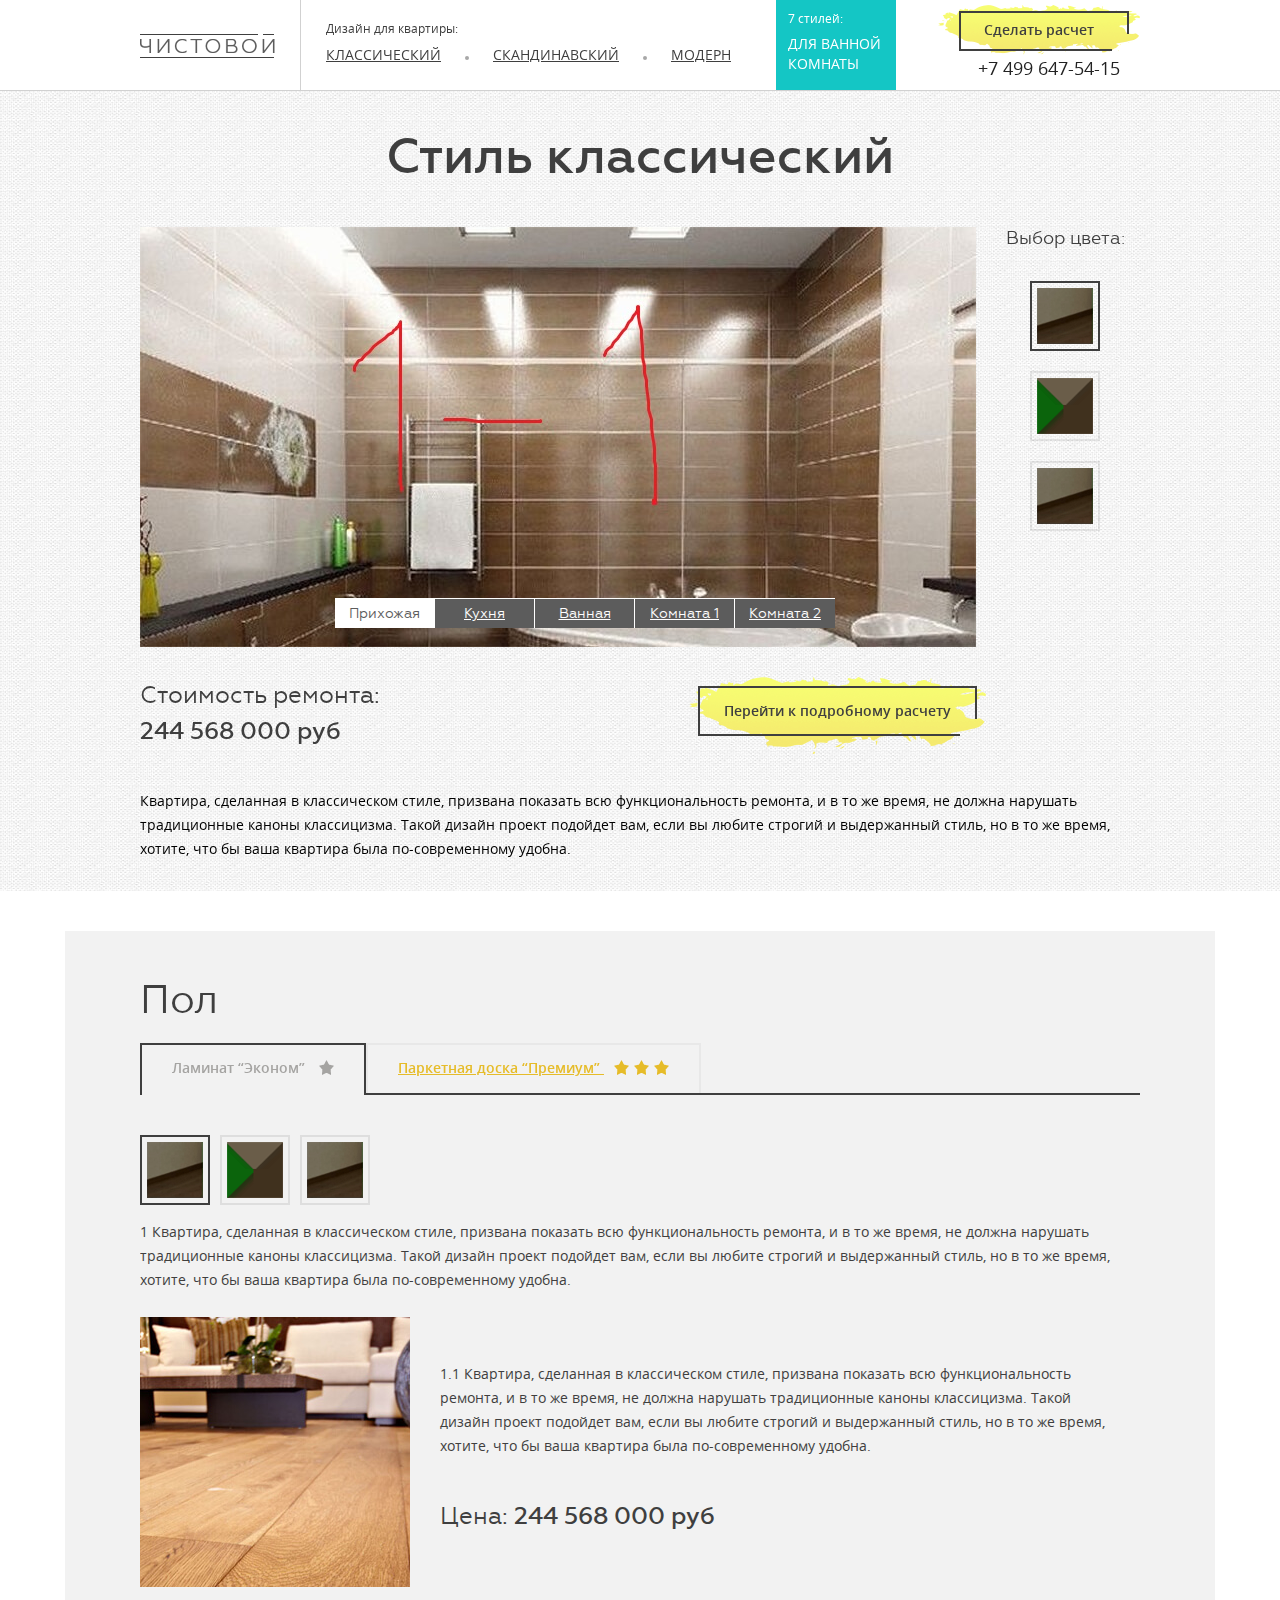
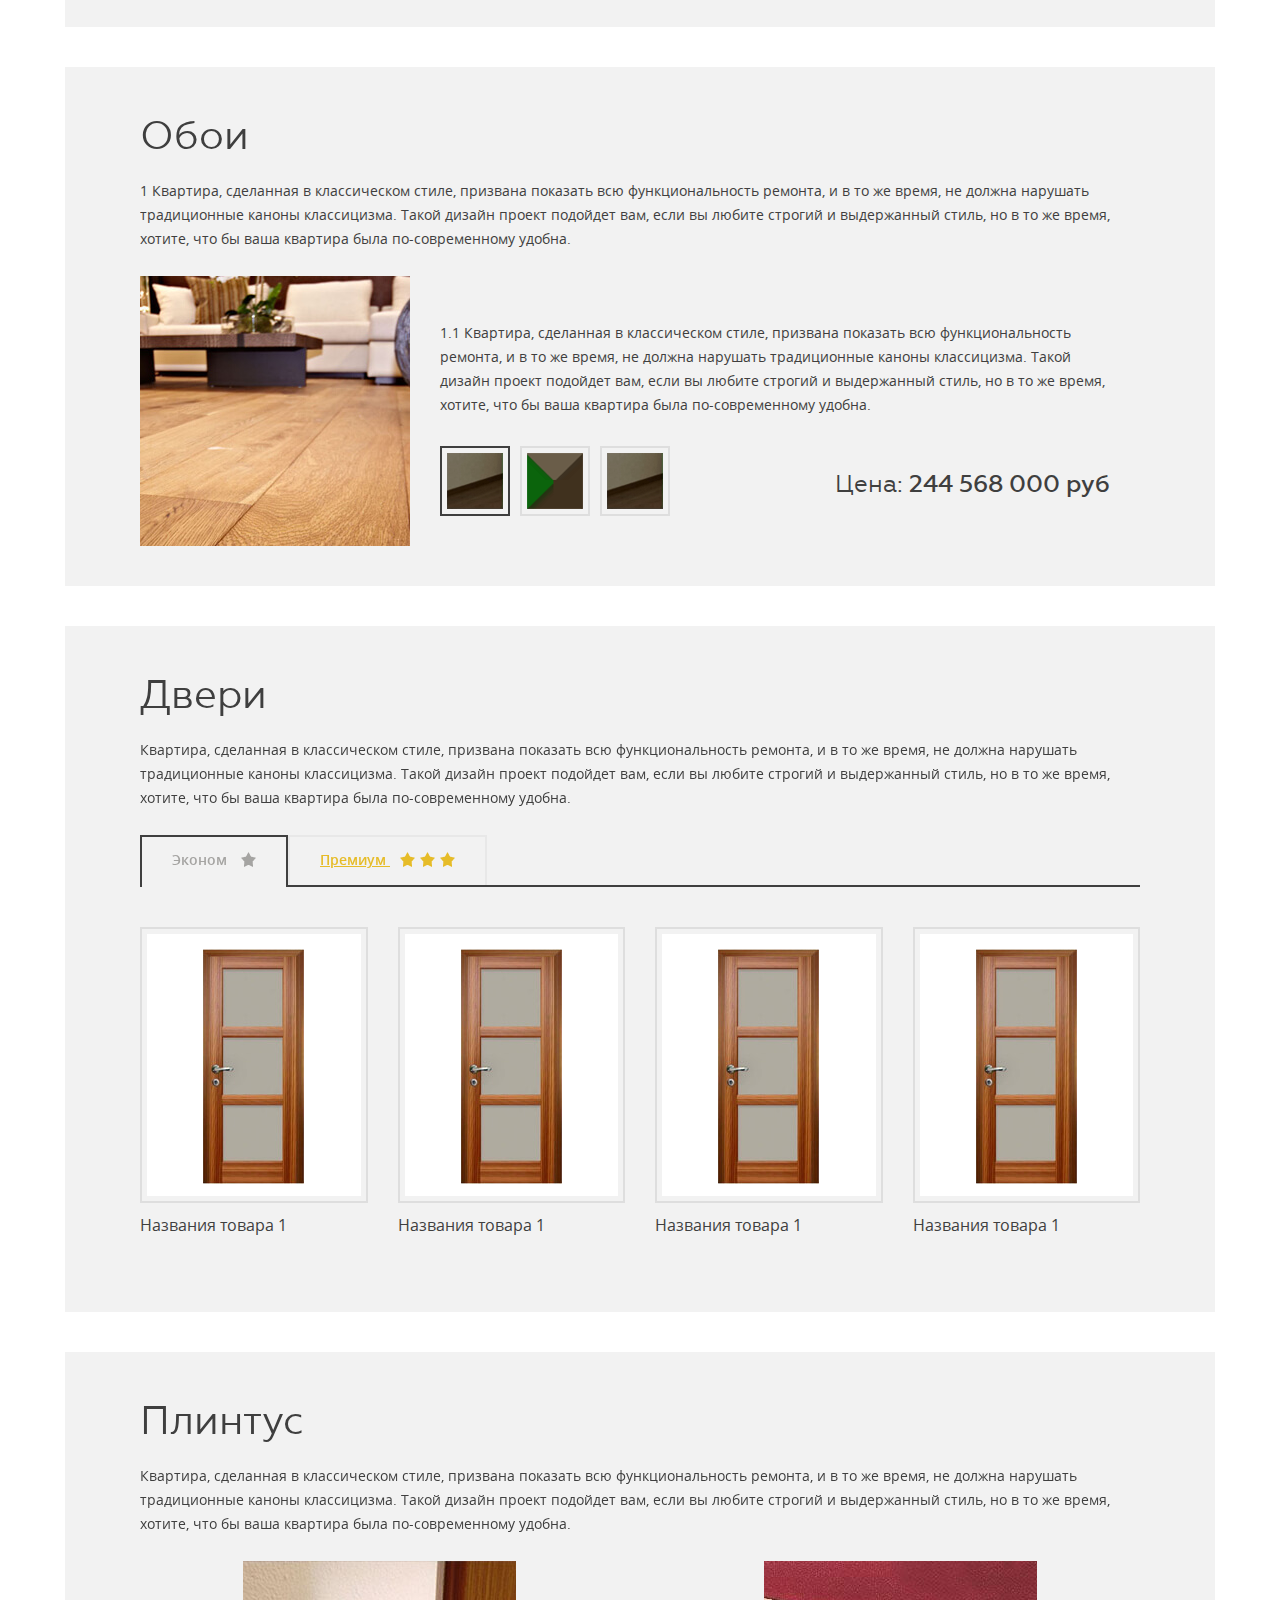
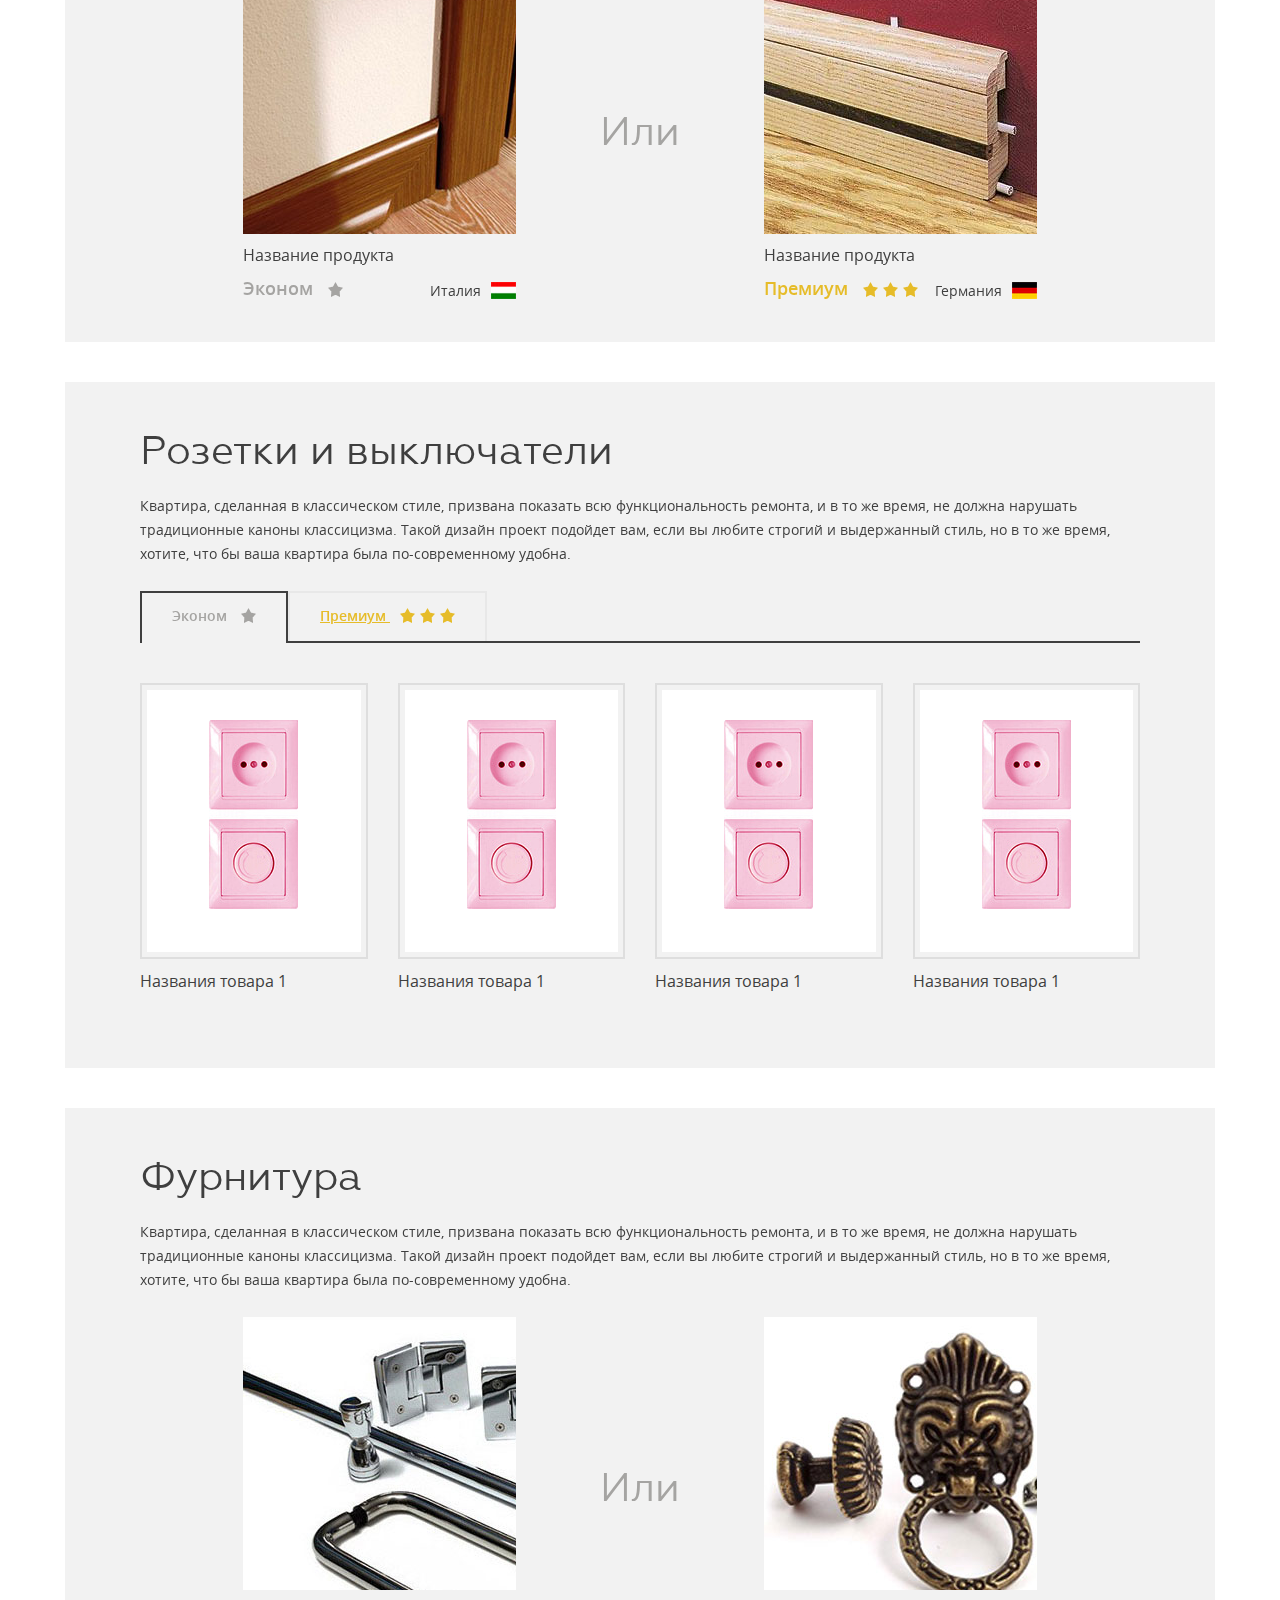
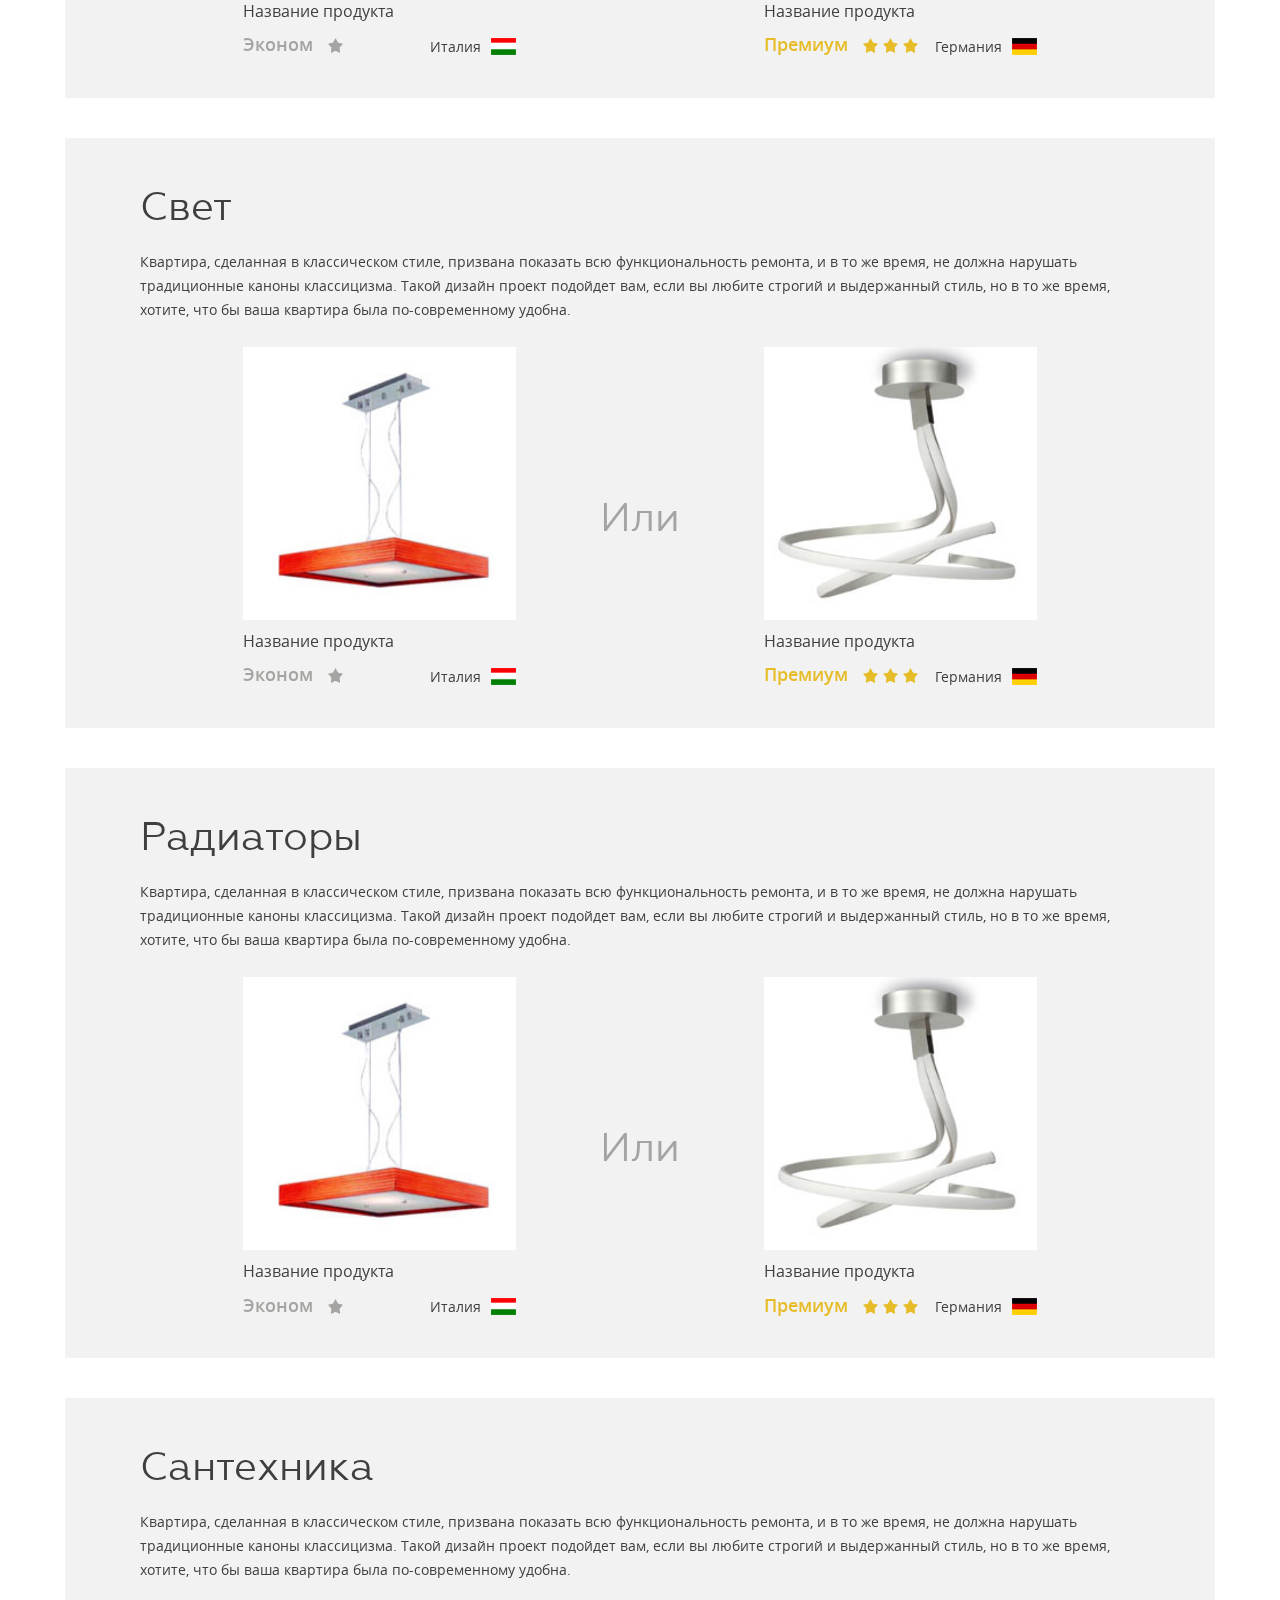
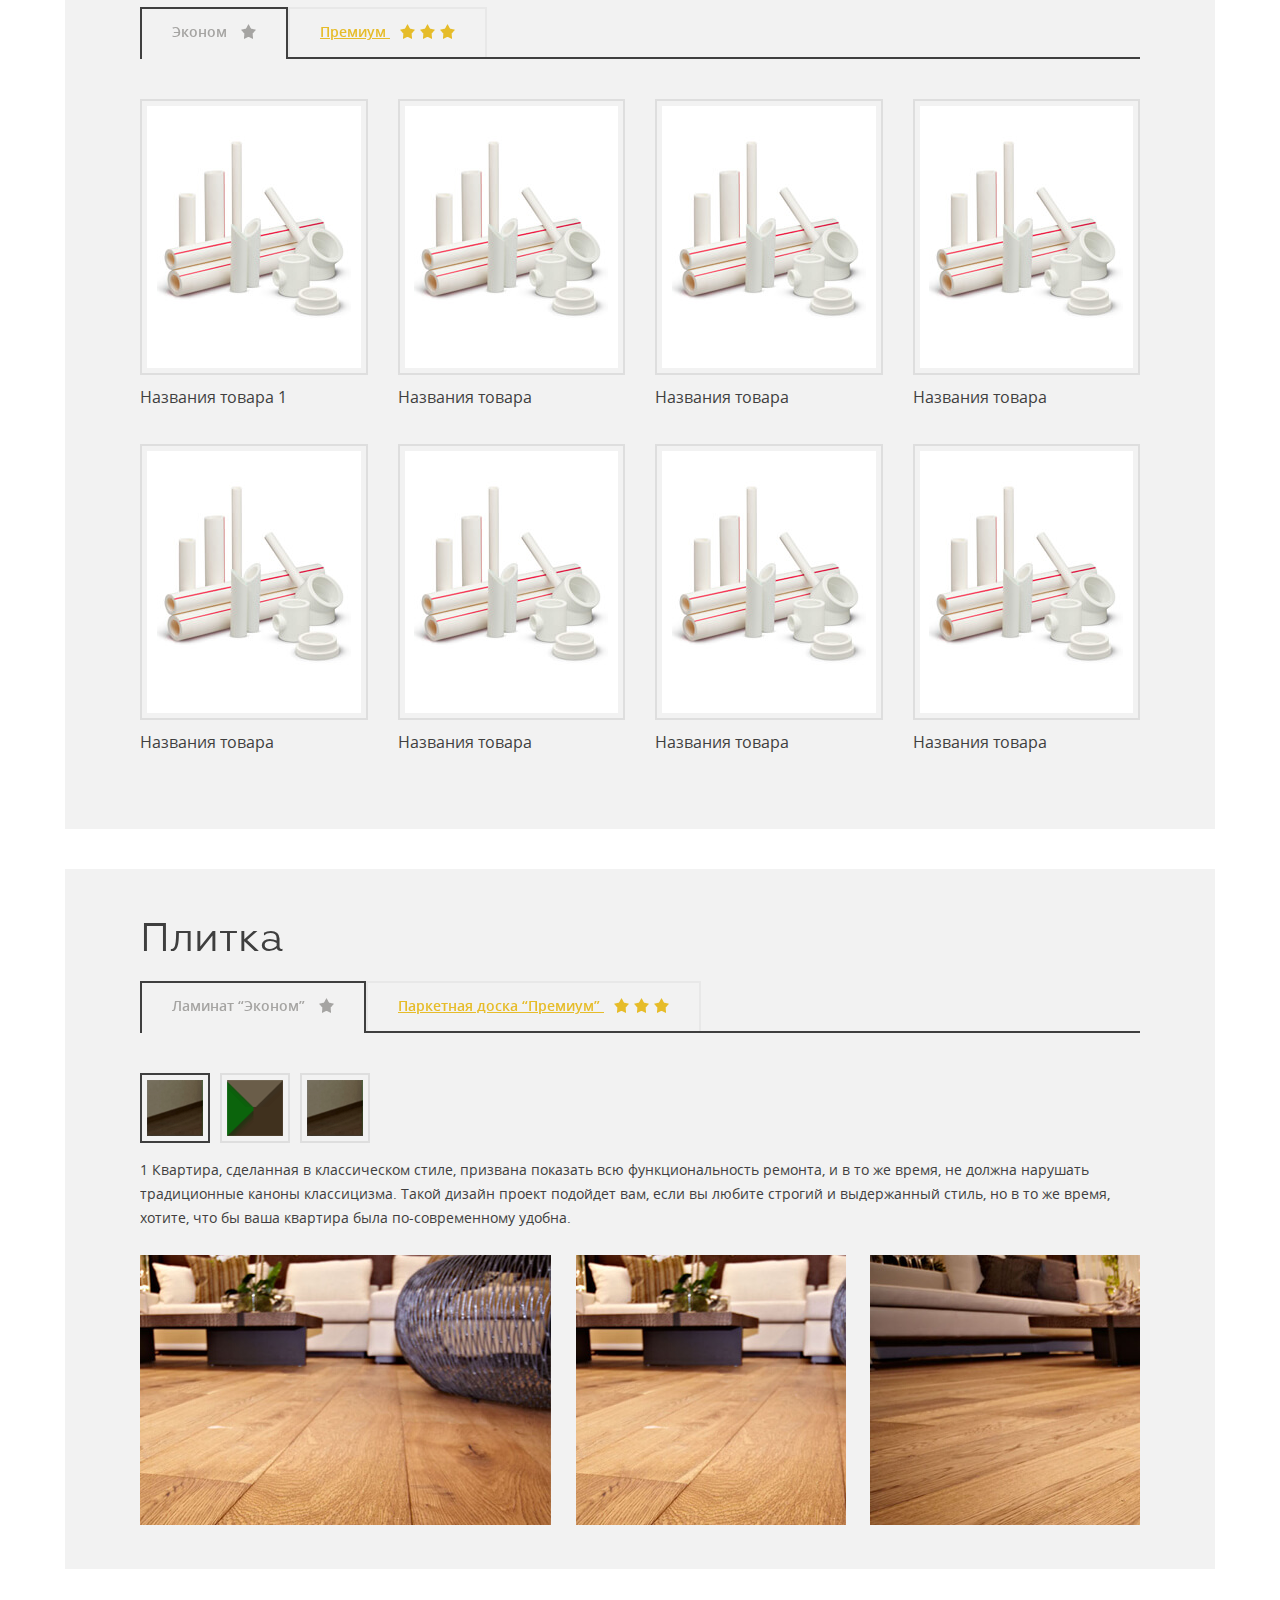
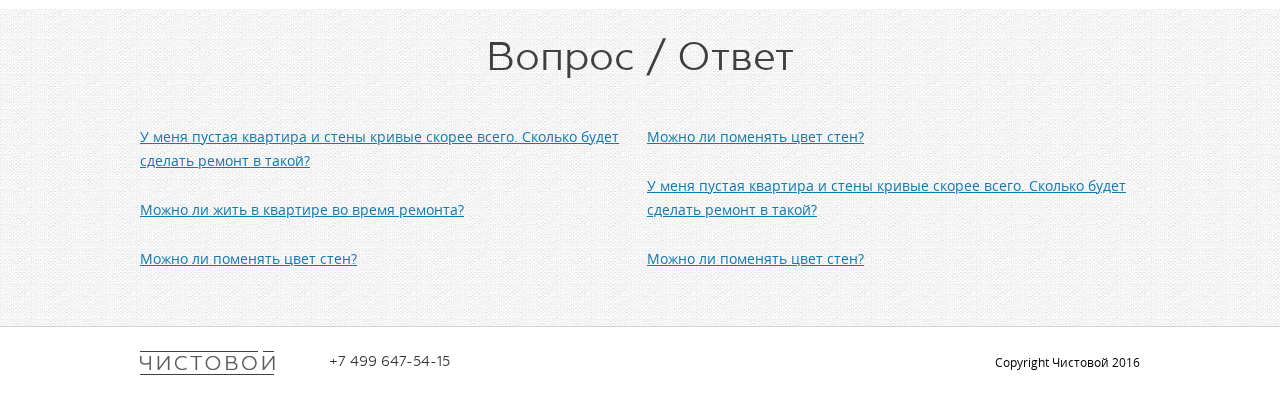
==== commit cf48138e: "v 0.1" ====
--- a/style.html
+++ b/style.html
@@ -64,7 +64,6 @@
     <!-- /.container -->
 
 </header>
-<!-- /.header -->
 
 <main class="style-main">
 
@@ -75,6 +74,7 @@
         <div class="clearfix">
 
             <div class="style-main-slider">
+
                 <div class="slider-wrap active">
                     <div class="slider style-main-slider-inner-1">
                         <div class="slide">
@@ -94,6 +94,7 @@
                         </div>
                     </div>
                 </div>
+
                 <div class="slider-wrap">
                     <div class="slider style-main-slider-inner-2">
                         <div class="slide">
@@ -113,6 +114,7 @@
                         </div>
                     </div>
                 </div>
+
                 <div class="slider-wrap">
                     <div class="slider style-main-slider-inner-3">
                         <div class="slide">
@@ -132,6 +134,7 @@
                         </div>
                     </div>
                 </div>
+
             </div>
             <!-- /.style-main__slider -->
 
@@ -178,8 +181,6 @@
     <!-- /.container -->
 
 </main>
-<!-- /.style-main -->
-
 
 <section class="style-item">
 
@@ -189,18 +190,17 @@
 
         <div class="style-tabs-wrap">
 
-            <div class="style-tabs__tabs">
-
-                <div class="style-tabs__tab active">
+            <div class="style-tabs-controls">
+
+                <div class="style-tabs-control active">
                     Ламинат “Эконом”
                         <span class="stars">
                             <span class="star star--gr"></span>
                         </span>
                     <!-- /.stars -->
                 </div>
-                <!-- /.style-tabs__tab -->
-
-                <div class="style-tabs__tab style-tabs__tab--premium">
+
+                <div class="style-tabs-control style-tabs-control-premium">
                     Паркетная доска “Премиум”
                         <span class="stars clearfix">
                             <span class="star star--or"></span>
@@ -209,30 +209,28 @@
                         </span>
                     <!-- /.stars -->
                 </div>
-                <!-- /.style-tabs__tab -->
-
-            </div>
-            <!-- /.style-tabs__tabs -->
-
-            <div class="style-tabs__items">
-
-                <div class="style-tabs__item active">
-
-                    <div class="intab">
-
-                        <div class="intab__tabs">
-
-                            <div class="intab__tab active">
+
+            </div>
+
+            <div class="style-tabs-items">
+
+                <div class="style-tabs-item">
+
+                    <div class="tab-inner">
+
+                        <div class="tab-inner-controls">
+
+                            <div class="tab-inner-control active">
                                 <img src="img/design/ico/steps/1.png" alt="">
                             </div>
                             <!-- /.intab__tab -->
 
-                            <div class="intab__tab">
+                            <div class="tab-inner-control">
                                 <img src="img/design/ico/steps/2.png" alt="">
                             </div>
                             <!-- /.intab__tab -->
 
-                            <div class="intab__tab">
+                            <div class="tab-inner-control">
                                 <img src="img/design/ico/steps/3.png" alt="">
                             </div>
                             <!-- /.intab__tab -->
@@ -240,9 +238,9 @@
                         </div>
                         <!-- /.intab__tabs -->
 
-                        <div class="intab__items">
-
-                            <div class="intab__item">
+                        <div class="tab-inner-items">
+
+                            <div class="tab-inner-item">
 
                                 <p>
                                     1 Квартира, сделанная в классическом стиле, призвана показать всю функциональность
@@ -274,7 +272,7 @@
                             </div>
                             <!-- /.intab__item -->
 
-                            <div class="intab__item">
+                            <div class="tab-inner-item">
 
                                 <p>
                                     1 Квартира, сделанная в классическом стиле, призвана показать всю функциональность
@@ -307,7 +305,7 @@
                             </div>
                             <!-- /.intab__item -->
 
-                            <div class="intab__item">
+                            <div class="tab-inner-item">
 
                                 <p>
                                     1 Квартира, сделанная в классическом стиле, призвана показать всю функциональность
@@ -346,32 +344,42 @@
                     <!-- /.intab -->
 
                 </div>
-                <!-- /.style-tabs__item -->
-                <div class="style-tabs__item">
-                    <div class="intab">
-                        <div class="intab__tabs">
-                            <div class="intab__tab active">
+
+                <div class="style-tabs-item">
+
+                    <div class="tab-inner">
+
+                        <div class="tab-inner-controls">
+
+                            <div class="tab-inner-control active">
                                 <img src="img/design/ico/steps/1.png" alt="">
                             </div>
                             <!-- /.intab__tab -->
-                            <div class="intab__tab">
+
+                            <div class="tab-inner-control">
                                 <img src="img/design/ico/steps/2.png" alt="">
                             </div>
                             <!-- /.intab__tab -->
-                            <div class="intab__tab">
+
+                            <div class="tab-inner-control">
                                 <img src="img/design/ico/steps/3.png" alt="">
                             </div>
                             <!-- /.intab__tab -->
+
                         </div>
                         <!-- /.intab__tabs -->
-                        <div class="intab__items">
-                            <div class="intab__item">
+
+                        <div class="tab-inner-items">
+
+                            <div class="tab-inner-item">
+
                                 <p>
-                                    1 Квартира, сделанная в классическом стиле, призвана показать всю функциональность
+                                    2 Квартира, сделанная в классическом стиле, призвана показать всю функциональность
                                     ремонта, и в то же время, не должна нарушать традиционные каноны классицизма. Такой
                                     дизайн проект подойдет вам, если вы любите строгий и выдержанный стиль, но в то же
                                     время, хотите, что бы ваша квартира была по-современному удобна.
                                 </p>
+
                                 <div class="style-text">
                                     <div class="style-text__img">
                                         <img src="img/content/style__tmp/2.jpg" alt="">
@@ -394,13 +402,16 @@
                                 <!-- /.style-text -->
                             </div>
                             <!-- /.intab__item -->
-                            <div class="intab__item">
+
+                            <div class="tab-inner-item">
+
                                 <p>
-                                    1 Квартира, сделанная в классическом стиле, призвана показать всю функциональность
+                                    2 Квартира, сделанная в классическом стиле, призвана показать всю функциональность
                                     ремонта, и в то же время, не должна нарушать традиционные каноны классицизма. Такой
                                     дизайн проект подойдет вам, если вы любите строгий и выдержанный стиль, но в то же
                                     время, хотите, что бы ваша квартира была по-современному удобна.
                                 </p>
+
                                 <div class="style-text">
                                     <div class="style-text__img">
                                         <img src="img/content/style__tmp/2.jpg" alt="">
@@ -421,15 +432,19 @@
                                     <!-- /.style-text__text -->
                                 </div>
                                 <!-- /.style-text -->
+
                             </div>
                             <!-- /.intab__item -->
-                            <div class="intab__item">
+
+                            <div class="tab-inner-item">
+
                                 <p>
-                                    1 Квартира, сделанная в классическом стиле, призвана показать всю функциональность
+                                    2 Квартира, сделанная в классическом стиле, призвана показать всю функциональность
                                     ремонта, и в то же время, не должна нарушать традиционные каноны классицизма. Такой
                                     дизайн проект подойдет вам, если вы любите строгий и выдержанный стиль, но в то же
                                     время, хотите, что бы ваша квартира была по-современному удобна.
                                 </p>
+
                                 <div class="style-text">
                                     <div class="style-text__img">
                                         <img src="img/content/style__tmp/2.jpg" alt="">
@@ -452,65 +467,334 @@
                                 <!-- /.style-text -->
                             </div>
                             <!-- /.intab__item -->
+
                         </div>
                         <!-- /.intab__items -->
+
                     </div>
                     <!-- /.intab -->
-                </div>
-                <!-- /.style-tabs__item -->
-            </div>
-            <!-- /.style-tabs__items -->
+
+                </div>
+
+            </div>
+
         </div>
-        <!-- /.style-tabs-wrap -->
+
     </div>
-    <!-- /.container -->
+
 </section>
-<!-- /.style-item -->
+
+<section class="style-item">
+
+    <div class="container">
+
+        <h2>Обои</h2>
+
+        <div class="style-tabs-items">
+
+                <div class="style-tabs-item">
+
+                    <div class="tab-inner controls-bottom">
+
+                        <div class="tab-inner-controls">
+
+                            <div class="tab-inner-control active">
+                                <img src="img/design/ico/steps/1.png" alt="">
+                            </div>
+                            <!-- /.intab__tab -->
+
+                            <div class="tab-inner-control">
+                                <img src="img/design/ico/steps/2.png" alt="">
+                            </div>
+                            <!-- /.intab__tab -->
+
+                            <div class="tab-inner-control">
+                                <img src="img/design/ico/steps/3.png" alt="">
+                            </div>
+                            <!-- /.intab__tab -->
+
+                        </div>
+
+                        <div class="tab-inner-items">
+
+                            <div class="tab-inner-item">
+
+                                <p>
+                                    1 Квартира, сделанная в классическом стиле, призвана показать всю функциональность
+                                    ремонта, и в то же время, не должна нарушать традиционные каноны классицизма. Такой
+                                    дизайн проект подойдет вам, если вы любите строгий и выдержанный стиль, но в то же
+                                    время, хотите, что бы ваша квартира была по-современному удобна.
+                                </p>
+
+                                <div class="style-text">
+                                    <div class="style-text__img">
+                                        <img src="img/content/style__tmp/2.jpg" alt="">
+                                    </div>
+                                    <!-- /.style-text__img -->
+                                    <div class="style-text__text">
+                                        <p>
+                                            1.1 Квартира, сделанная в классическом стиле, призвана показать всю
+                                            функциональность ремонта, и в то же время, не должна нарушать традиционные
+                                            каноны классицизма. Такой дизайн проект подойдет вам, если вы любите строгий
+                                            и выдержанный стиль, но в то же время, хотите, что бы ваша квартира была
+                                            по-современному удобна.
+                                        </p>
+                                            <span>
+                                                Цена: <b>244 568 000 руб</b>
+                                            </span>
+                                    </div>
+                                    <!-- /.style-text__text -->
+                                </div>
+                                <!-- /.style-text -->
+                            </div>
+
+                            <div class="tab-inner-item">
+
+                                <p>
+                                    1 Квартира, сделанная в классическом стиле, призвана показать всю функциональность
+                                    ремонта, и в то же время, не должна нарушать традиционные каноны классицизма. Такой
+                                    дизайн проект подойдет вам, если вы любите строгий и выдержанный стиль, но в то же
+                                    время, хотите, что бы ваша квартира была по-современному удобна.
+                                </p>
+
+                                <div class="style-text">
+                                    <div class="style-text__img">
+                                        <img src="img/content/style__tmp/2.jpg" alt="">
+                                    </div>
+                                    <!-- /.style-text__img -->
+                                    <div class="style-text__text">
+                                        <p>
+                                            1.2 Квартира, сделанная в классическом стиле, призвана показать всю
+                                            функциональность ремонта, и в то же время, не должна нарушать традиционные
+                                            каноны классицизма. Такой дизайн проект подойдет вам, если вы любите строгий
+                                            и выдержанный стиль, но в то же время, хотите, что бы ваша квартира была
+                                            по-современному удобна.
+                                        </p>
+                                            <span>
+                                                Цена: <b>244 568 000 руб</b>
+                                            </span>
+                                    </div>
+                                    <!-- /.style-text__text -->
+                                </div>
+                                <!-- /.style-text -->
+
+                            </div>
+
+                            <div class="tab-inner-item">
+
+                                <p>
+                                    1 Квартира, сделанная в классическом стиле, призвана показать всю функциональность
+                                    ремонта, и в то же время, не должна нарушать традиционные каноны классицизма. Такой
+                                    дизайн проект подойдет вам, если вы любите строгий и выдержанный стиль, но в то же
+                                    время, хотите, что бы ваша квартира была по-современному удобна.
+                                </p>
+
+                                <div class="style-text">
+                                    <div class="style-text__img">
+                                        <img src="img/content/style__tmp/2.jpg" alt="">
+                                    </div>
+                                    <!-- /.style-text__img -->
+                                    <div class="style-text__text">
+                                        <p>
+                                            1.3 Квартира, сделанная в классическом стиле, призвана показать всю
+                                            функциональность ремонта, и в то же время, не должна нарушать традиционные
+                                            каноны классицизма. Такой дизайн проект подойдет вам, если вы любите строгий
+                                            и выдержанный стиль, но в то же время, хотите, что бы ваша квартира была
+                                            по-современному удобна.
+                                        </p>
+                                            <span>
+                                                Цена: <b>244 568 000 руб</b>
+                                            </span>
+                                    </div>
+                                    <!-- /.style-text__text -->
+                                </div>
+                                <!-- /.style-text -->
+                            </div>
+
+                        </div>
+
+                    </div>
+
+                </div>
+
+                <div class="style-tabs-item">
+
+                    <div class="tab-inner">
+
+                        <div class="tab-inner-controls">
+
+                            <div class="tab-inner-control active">
+                                <img src="img/design/ico/steps/1.png" alt="">
+                            </div>
+                            <!-- /.intab__tab -->
+
+                            <div class="tab-inner-control">
+                                <img src="img/design/ico/steps/2.png" alt="">
+                            </div>
+                            <!-- /.intab__tab -->
+
+                            <div class="tab-inner-control">
+                                <img src="img/design/ico/steps/3.png" alt="">
+                            </div>
+                            <!-- /.intab__tab -->
+
+                        </div>
+                        <!-- /.intab__tabs -->
+
+                        <div class="tab-inner-items">
+
+                            <div class="tab-inner-item">
+
+                                <p>
+                                    2 Квартира, сделанная в классическом стиле, призвана показать всю функциональность
+                                    ремонта, и в то же время, не должна нарушать традиционные каноны классицизма. Такой
+                                    дизайн проект подойдет вам, если вы любите строгий и выдержанный стиль, но в то же
+                                    время, хотите, что бы ваша квартира была по-современному удобна.
+                                </p>
+
+                                <div class="style-text">
+                                    <div class="style-text__img">
+                                        <img src="img/content/style__tmp/2.jpg" alt="">
+                                    </div>
+                                    <!-- /.style-text__img -->
+                                    <div class="style-text__text">
+                                        <p>
+                                            2.1 Квартира, сделанная в классическом стиле, призвана показать всю
+                                            функциональность ремонта, и в то же время, не должна нарушать традиционные
+                                            каноны классицизма. Такой дизайн проект подойдет вам, если вы любите строгий
+                                            и выдержанный стиль, но в то же время, хотите, что бы ваша квартира была
+                                            по-современному удобна.
+                                        </p>
+                                            <span>
+                                                Цена: <b>244 568 000 руб</b>
+                                            </span>
+                                    </div>
+                                    <!-- /.style-text__text -->
+                                </div>
+                                <!-- /.style-text -->
+                            </div>
+                            <!-- /.intab__item -->
+
+                            <div class="tab-inner-item">
+
+                                <p>
+                                    2 Квартира, сделанная в классическом стиле, призвана показать всю функциональность
+                                    ремонта, и в то же время, не должна нарушать традиционные каноны классицизма. Такой
+                                    дизайн проект подойдет вам, если вы любите строгий и выдержанный стиль, но в то же
+                                    время, хотите, что бы ваша квартира была по-современному удобна.
+                                </p>
+
+                                <div class="style-text">
+                                    <div class="style-text__img">
+                                        <img src="img/content/style__tmp/2.jpg" alt="">
+                                    </div>
+                                    <!-- /.style-text__img -->
+                                    <div class="style-text__text">
+                                        <p>
+                                            2.2 Квартира, сделанная в классическом стиле, призвана показать всю
+                                            функциональность ремонта, и в то же время, не должна нарушать традиционные
+                                            каноны классицизма. Такой дизайн проект подойдет вам, если вы любите строгий
+                                            и выдержанный стиль, но в то же время, хотите, что бы ваша квартира была
+                                            по-современному удобна.
+                                        </p>
+                                            <span>
+                                                Цена: <b>244 568 000 руб</b>
+                                            </span>
+                                    </div>
+                                    <!-- /.style-text__text -->
+                                </div>
+                                <!-- /.style-text -->
+
+                            </div>
+                            <!-- /.intab__item -->
+
+                            <div class="tab-inner-item">
+
+                                <p>
+                                    2 Квартира, сделанная в классическом стиле, призвана показать всю функциональность
+                                    ремонта, и в то же время, не должна нарушать традиционные каноны классицизма. Такой
+                                    дизайн проект подойдет вам, если вы любите строгий и выдержанный стиль, но в то же
+                                    время, хотите, что бы ваша квартира была по-современному удобна.
+                                </p>
+
+                                <div class="style-text">
+                                    <div class="style-text__img">
+                                        <img src="img/content/style__tmp/2.jpg" alt="">
+                                    </div>
+                                    <!-- /.style-text__img -->
+                                    <div class="style-text__text">
+                                        <p>
+                                            2.3 Квартира, сделанная в классическом стиле, призвана показать всю
+                                            функциональность ремонта, и в то же время, не должна нарушать традиционные
+                                            каноны классицизма. Такой дизайн проект подойдет вам, если вы любите строгий
+                                            и выдержанный стиль, но в то же время, хотите, что бы ваша квартира была
+                                            по-современному удобна.
+                                        </p>
+                                            <span>
+                                                Цена: <b>244 568 000 руб</b>
+                                            </span>
+                                    </div>
+                                    <!-- /.style-text__text -->
+                                </div>
+                                <!-- /.style-text -->
+                            </div>
+                            <!-- /.intab__item -->
+
+                        </div>
+                        <!-- /.intab__items -->
+
+                    </div>
+                    <!-- /.intab -->
+
+                </div>
+
+            </div>
+
+    </div>
+
+</section>
 
 <section class="style-item">
     <div class="container">
-        <h2>Обои</h2>
-
-
-
-    </div>
-    <!-- /.container -->
-</section>
-<!-- /.style-item -->
-
-
-<section class="style-item">
-    <div class="container">
+
         <h2>Двери</h2>
+
         <p>
             Квартира, сделанная в классическом стиле, призвана показать всю функциональность ремонта, и в то же время,
             не должна нарушать традиционные каноны классицизма. Такой дизайн проект подойдет вам, если вы любите строгий
             и выдержанный стиль, но в то же время, хотите, что бы ваша квартира была по-современному удобна.
         </p>
+
         <div class="style-tabs-wrap">
-            <div class="style-tabs__tabs">
-                <div class="style-tabs__tab active">
+
+            <div class="style-tabs-controls">
+
+                <div class="style-tabs-control active">
+
                     Эконом
                         <span class="stars">
                             <span class="star star--gr"></span>
                         </span>
-                    <!-- /.stars -->
-                </div>
-                <!-- /.style-tabs__tab -->
-                <div class="style-tabs__tab style-tabs__tab--premium">
+
+                </div>
+
+                <div class="style-tabs-control style-tabs-control-premium">
+
                     Премиум
                         <span class="stars clearfix">
                             <span class="star star--or"></span>
                             <span class="star star--or"></span>
                             <span class="star star--or"></span>
                         </span>
-                    <!-- /.stars -->
-                </div>
-                <!-- /.style-tabs__tab -->
-            </div>
-            <!-- /.style-tabs__tabs -->
-            <div class="style-tabs__items">
-                <div class="style-tabs__item active">
+
+                </div>
+
+            </div>
+
+            <div class="style-tabs-items">
+
+                <div class="style-tabs-item active">
+
                     <div class="sanitary doors">
                         <div class="sanitary__item">
                             <div class="sanitary__border">
@@ -571,10 +855,13 @@
                     </div>
                     <!-- /.sanitary -->
                 </div>
-                <!-- /.style-tabs__item -->
-                <div class="style-tabs__item">
+
+                <div class="style-tabs-item">
+
                     <div class="sanitary doors">
-                        <div class="sanitary__item">
+
+                        <div class="sanitary__item">
+
                             <div class="sanitary__border">
                                 <div class="sanitary__img">
                                     <img src="img/content/doors/doors.jpg" alt="">
@@ -633,23 +920,78 @@
                     </div>
                     <!-- /.sanitary -->
                 </div>
-                <!-- /.style-tabs__item -->
-            </div>
-            <!-- /.style-tabs__items -->
+
+            </div>
+
         </div>
-        <!-- /.style-tabs-wrap -->
+
     </div>
-    <!-- /.container -->
+
 </section>
-<!-- /.style-item -->
 
 <section class="style-item">
+
     <div class="container">
+
         <h2>Плинтус</h2>
+
+        <p>
+            Квартира, сделанная в классическом стиле, призвана показать всю функциональность ремонта, и в то же время,
+            не должна нарушать традиционные каноны классицизма. Такой дизайн проект подойдет вам, если вы любите строгий
+            и выдержанный стиль, но в то же время, хотите, что бы ваша квартира была по-современному удобна.
+        </p>
+
+        <div class="style-either">
+
+            <div class="choice">
+
+                <div class="image-wrap">
+                    <img src="img/content/style-plinth/image-1.jpg" alt="">
+                </div>
+
+                <div class="product-name">Название продукта</div>
+
+                Эконом
+                <span class="stars">
+                    <span class="star star--gr"></span>
+                </span>
+
+                <div class="country">
+                    <div class="country-name">Италия</div>
+                    <div class="country-flag italy-flag"></div>
+                </div>
+
+            </div>
+
+            <div class="text">Или</div>
+
+            <div class="choice choice-premium">
+
+                <div class="image-wrap">
+                    <img src="img/content/style-plinth/image-2.jpg" alt="">
+                </div>
+
+                <div class="product-name">Название продукта</div>
+
+                Премиум
+                <span class="stars clearfix">
+                    <span class="star star--or"></span>
+                    <span class="star star--or"></span>
+                    <span class="star star--or"></span>
+                </span>
+
+                <div class="country">
+                    <div class="country-name">Германия</div>
+                    <div class="country-flag germany-flag"></div>
+                </div>
+
+            </div>
+
+        </div>
+
     </div>
-    <!-- /.container -->
+
 </section>
-<!-- /.style-item -->
 
 <section class="style-item">
     <div class="container">
@@ -660,8 +1002,8 @@
             и выдержанный стиль, но в то же время, хотите, что бы ваша квартира была по-современному удобна.
         </p>
         <div class="style-tabs-wrap">
-            <div class="style-tabs__tabs">
-                <div class="style-tabs__tab active">
+            <div class="style-tabs-controls">
+                <div class="style-tabs-control active">
                     Эконом
                         <span class="stars">
                             <span class="star star--gr"></span>
@@ -669,7 +1011,7 @@
                     <!-- /.stars -->
                 </div>
                 <!-- /.style-tabs__tab -->
-                <div class="style-tabs__tab style-tabs__tab--premium">
+                <div class="style-tabs-control style-tabs-control-premium">
                     Премиум
                         <span class="stars clearfix">
                             <span class="star star--or"></span>
@@ -681,8 +1023,8 @@
                 <!-- /.style-tabs__tab -->
             </div>
             <!-- /.style-tabs__tabs -->
-            <div class="style-tabs__items">
-                <div class="style-tabs__item active">
+            <div class="style-tabs-items">
+                <div class="style-tabs-item active">
                     <div class="sanitary">
                         <div class="sanitary__item">
                             <div class="sanitary__border">
@@ -744,7 +1086,7 @@
                     <!-- /.sanitary -->
                 </div>
                 <!-- /.style-tabs__item -->
-                <div class="style-tabs__item">
+                <div class="style-tabs-item">
                     <div class="sanitary">
                         <div class="sanitary__item">
                             <div class="sanitary__border">
@@ -813,31 +1155,198 @@
     </div>
     <!-- /.container -->
 </section>
-<!-- /.style-item -->
 
 <section class="style-item">
+
     <div class="container">
+
         <h2>Фурнитура</h2>
+
+        <p>
+            Квартира, сделанная в классическом стиле, призвана показать всю функциональность ремонта, и в то же время,
+            не должна нарушать традиционные каноны классицизма. Такой дизайн проект подойдет вам, если вы любите строгий
+            и выдержанный стиль, но в то же время, хотите, что бы ваша квартира была по-современному удобна.
+        </p>
+
+        <div class="style-either">
+
+            <div class="choice">
+
+                <div class="image-wrap">
+                    <img src="img/content/style-furniture/image-1.jpg" alt="">
+                </div>
+
+                <div class="product-name">Название продукта</div>
+
+                Эконом
+                <span class="stars">
+                    <span class="star star--gr"></span>
+                </span>
+
+                <div class="country">
+                    <div class="country-name">Италия</div>
+                    <div class="country-flag italy-flag"></div>
+                </div>
+
+            </div>
+
+            <div class="text">Или</div>
+
+            <div class="choice choice-premium">
+
+                <div class="image-wrap">
+                    <img src="img/content/style-furniture/image-2.jpg" alt="">
+                </div>
+
+                <div class="product-name">Название продукта</div>
+
+                Премиум
+                <span class="stars clearfix">
+                    <span class="star star--or"></span>
+                    <span class="star star--or"></span>
+                    <span class="star star--or"></span>
+                </span>
+
+                <div class="country">
+                    <div class="country-name">Германия</div>
+                    <div class="country-flag germany-flag"></div>
+                </div>
+
+            </div>
+
+        </div>
+
     </div>
-    <!-- /.container -->
+
 </section>
-<!-- /.style-item -->
 
 <section class="style-item">
+
     <div class="container">
+
         <h2>Свет</h2>
+
+        <p>
+            Квартира, сделанная в классическом стиле, призвана показать всю функциональность ремонта, и в то же время,
+            не должна нарушать традиционные каноны классицизма. Такой дизайн проект подойдет вам, если вы любите строгий
+            и выдержанный стиль, но в то же время, хотите, что бы ваша квартира была по-современному удобна.
+        </p>
+
+        <div class="style-either">
+
+            <div class="choice">
+
+                <div class="image-wrap">
+                    <img src="img/content/style-light/image-1.jpg" alt="">
+                </div>
+
+                <div class="product-name">Название продукта</div>
+
+                Эконом
+                <span class="stars">
+                    <span class="star star--gr"></span>
+                </span>
+
+                <div class="country">
+                    <div class="country-name">Италия</div>
+                    <div class="country-flag italy-flag"></div>
+                </div>
+
+            </div>
+
+            <div class="text">Или</div>
+
+            <div class="choice choice-premium">
+
+                <div class="image-wrap">
+                    <img src="img/content/style-light/image-2.jpg" alt="">
+                </div>
+
+                <div class="product-name">Название продукта</div>
+
+                Премиум
+                <span class="stars clearfix">
+                    <span class="star star--or"></span>
+                    <span class="star star--or"></span>
+                    <span class="star star--or"></span>
+                </span>
+
+                <div class="country">
+                    <div class="country-name">Германия</div>
+                    <div class="country-flag germany-flag"></div>
+                </div>
+
+            </div>
+
+        </div>
+
     </div>
-    <!-- /.container -->
+
 </section>
-<!-- /.style-item -->
 
 <section class="style-item">
+
     <div class="container">
+
         <h2>Радиаторы</h2>
+
+        <p>
+            Квартира, сделанная в классическом стиле, призвана показать всю функциональность ремонта, и в то же время,
+            не должна нарушать традиционные каноны классицизма. Такой дизайн проект подойдет вам, если вы любите строгий
+            и выдержанный стиль, но в то же время, хотите, что бы ваша квартира была по-современному удобна.
+        </p>
+
+        <div class="style-either">
+
+            <div class="choice">
+
+                <div class="image-wrap">
+                    <img src="img/content/style-light/image-1.jpg" alt="">
+                </div>
+
+                <div class="product-name">Название продукта</div>
+
+                Эконом
+                <span class="stars">
+                    <span class="star star--gr"></span>
+                </span>
+
+                <div class="country">
+                    <div class="country-name">Италия</div>
+                    <div class="country-flag italy-flag"></div>
+                </div>
+
+            </div>
+
+            <div class="text">Или</div>
+
+            <div class="choice choice-premium">
+
+                <div class="image-wrap">
+                    <img src="img/content/style-light/image-2.jpg" alt="">
+                </div>
+
+                <div class="product-name">Название продукта</div>
+
+                Премиум
+                <span class="stars clearfix">
+                    <span class="star star--or"></span>
+                    <span class="star star--or"></span>
+                    <span class="star star--or"></span>
+                </span>
+
+                <div class="country">
+                    <div class="country-name">Германия</div>
+                    <div class="country-flag germany-flag"></div>
+                </div>
+
+            </div>
+
+        </div>
+
     </div>
-    <!-- /.container -->
+
 </section>
-<!-- /.style-item -->
 
 <section class="style-item">
     <div class="container">
@@ -848,8 +1357,8 @@
             и выдержанный стиль, но в то же время, хотите, что бы ваша квартира была по-современному удобна.
         </p>
         <div class="style-tabs-wrap">
-            <div class="style-tabs__tabs">
-                <div class="style-tabs__tab active">
+            <div class="style-tabs-controls">
+                <div class="style-tabs-control active">
                     Эконом
                         <span class="stars">
                             <span class="star star--gr"></span>
@@ -857,7 +1366,7 @@
                     <!-- /.stars -->
                 </div>
                 <!-- /.style-tabs__tab -->
-                <div class="style-tabs__tab style-tabs__tab--premium">
+                <div class="style-tabs-control style-tabs-control-premium">
                     Премиум
                         <span class="stars clearfix">
                             <span class="star star--or"></span>
@@ -869,8 +1378,8 @@
                 <!-- /.style-tabs__tab -->
             </div>
             <!-- /.style-tabs__tabs -->
-            <div class="style-tabs__items">
-                <div class="style-tabs__item active">
+            <div class="style-tabs-items">
+                <div class="style-tabs-item active">
                     <div class="sanitary">
                         <div class="sanitary__item">
                             <div class="sanitary__border">
@@ -988,7 +1497,7 @@
                     <!-- /.sanitary -->
                 </div>
                 <!-- /.style-tabs__item -->
-                <div class="style-tabs__item">
+                <div class="style-tabs-item">
                     <div class="sanitary">
                         <div class="sanitary__item">
                             <div class="sanitary__border">
@@ -1113,14 +1622,13 @@
     </div>
     <!-- /.container -->
 </section>
-<!-- /.style-item -->
 
 <section class="style-item">
     <div class="container">
         <h2>Плитка</h2>
         <div class="style-tabs-wrap">
-            <div class="style-tabs__tabs">
-                <div class="style-tabs__tab active">
+            <div class="style-tabs-controls">
+                <div class="style-tabs-control active">
                     Ламинат “Эконом”
                         <span class="stars">
                             <span class="star star--gr"></span>
@@ -1128,7 +1636,7 @@
                     <!-- /.stars -->
                 </div>
                 <!-- /.style-tabs__tab -->
-                <div class="style-tabs__tab style-tabs__tab--premium">
+                <div class="style-tabs-control style-tabs-control-premium">
                     Паркетная доска “Премиум”
                         <span class="stars clearfix">
                             <span class="star star--or"></span>
@@ -1140,26 +1648,26 @@
                 <!-- /.style-tabs__tab -->
             </div>
             <!-- /.style-tabs__tabs -->
-            <div class="style-tabs__items">
-                <div class="style-tabs__item active">
-                    <div class="intab">
-                        <div class="intab__tabs">
-                            <div class="intab__tab active">
+            <div class="style-tabs-items">
+                <div class="style-tabs-item active">
+                    <div class="tab-inner">
+                        <div class="tab-inner-controls">
+                            <div class="tab-inner-control active">
                                 <img src="img/design/ico/steps/1.png" alt="">
                             </div>
                             <!-- /.intab__tab -->
-                            <div class="intab__tab">
+                            <div class="tab-inner-control">
                                 <img src="img/design/ico/steps/2.png" alt="">
                             </div>
                             <!-- /.intab__tab -->
-                            <div class="intab__tab">
+                            <div class="tab-inner-control">
                                 <img src="img/design/ico/steps/3.png" alt="">
                             </div>
                             <!-- /.intab__tab -->
                         </div>
                         <!-- /.intab__tabs -->
                         <div class="intab__items">
-                            <div class="intab__item">
+                            <div class="tab-inner-item">
                                 <p>
                                     1 Квартира, сделанная в классическом стиле, призвана показать всю функциональность
                                     ремонта, и в то же время, не должна нарушать традиционные каноны классицизма. Такой
@@ -1183,7 +1691,7 @@
                                 <!-- /.style__images -->
                             </div>
                             <!-- /.intab__item -->
-                            <div class="intab__item">
+                            <div class="tab-inner-item">
                                 <p>
                                     1.1 Квартира, сделанная в классическом стиле, призвана показать всю функциональность
                                     ремонта, и в то же время, не должна нарушать традиционные каноны классицизма. Такой
@@ -1207,7 +1715,7 @@
                                 <!-- /.style__images -->
                             </div>
                             <!-- /.intab__item -->
-                            <div class="intab__item">
+                            <div class="tab-inner-item">
                                 <p>
                                     1.3 Квартира, сделанная в классическом стиле, призвана показать всю функциональность
                                     ремонта, и в то же время, не должна нарушать традиционные каноны классицизма. Такой
@@ -1237,25 +1745,25 @@
                     <!-- /.intab -->
                 </div>
                 <!-- /.style-tabs__item -->
-                <div class="style-tabs__item">
-                    <div class="intab">
-                        <div class="intab__tabs">
-                            <div class="intab__tab active">
+                <div class="style-tabs-item">
+                    <div class="tab-inner">
+                        <div class="tab-inner-controls">
+                            <div class="tab-inner-control active">
                                 <img src="img/design/ico/steps/1.png" alt="">
                             </div>
                             <!-- /.intab__tab -->
-                            <div class="intab__tab">
+                            <div class="tab-inner-control">
                                 <img src="img/design/ico/steps/2.png" alt="">
                             </div>
                             <!-- /.intab__tab -->
-                            <div class="intab__tab">
+                            <div class="tab-inner-control">
                                 <img src="img/design/ico/steps/3.png" alt="">
                             </div>
                             <!-- /.intab__tab -->
                         </div>
                         <!-- /.intab__tabs -->
                         <div class="intab__items">
-                            <div class="intab__item">
+                            <div class="tab-inner-item">
                                 <p>
                                     1 Квартира, сделанная в классическом стиле, призвана показать всю функциональность
                                     ремонта, и в то же время, не должна нарушать традиционные каноны классицизма. Такой
@@ -1279,7 +1787,7 @@
                                 <!-- /.style__images -->
                             </div>
                             <!-- /.intab__item -->
-                            <div class="intab__item">
+                            <div class="tab-inner-item">
                                 <p>
                                     1.1 Квартира, сделанная в классическом стиле, призвана показать всю функциональность
                                     ремонта, и в то же время, не должна нарушать традиционные каноны классицизма. Такой
@@ -1303,7 +1811,7 @@
                                 <!-- /.style__images -->
                             </div>
                             <!-- /.intab__item -->
-                            <div class="intab__item">
+                            <div class="tab-inner-item">
                                 <p>
                                     1.3 Квартира, сделанная в классическом стиле, призвана показать всю функциональность
                                     ремонта, и в то же время, не должна нарушать традиционные каноны классицизма. Такой
@@ -1340,8 +1848,6 @@
     </div>
     <!-- /.container -->
 </section>
-<!-- /.style-item -->
-
 
 <section class="qa">
     <div class="container">
@@ -1369,8 +1875,6 @@
     </div>
     <!-- /.container -->
 </section>
-<!-- /.qa -->
-
 
 <footer class="footer">
     <div class="container">
@@ -1386,7 +1890,6 @@
     </div>
     <!-- /.container -->
 </footer>
-<!-- /.footer -->
 
 
 <script src="https://code.jquery.com/jquery-1.12.0.min.js"></script>
--- a/css/style.css
+++ b/css/style.css
@@ -10,6 +10,22 @@
 }
 .slider {
     opacity: 0;
+}
+
+.image-wrap {
+    display: block;
+    position: relative;
+    overflow: hidden;
+}
+.image-wrap img {
+    display: block;
+    width: auto;
+    min-width: 100%;
+    height: auto;
+    min-height: 100%;
+    position: absolute;
+    left: 0;
+    top: 0;
 }
 
 @media (max-width: 1199px) {
@@ -2656,84 +2672,67 @@
     }
 }
 
-.style-tabs__tabs {
+.style-tabs-controls {
     font-size: 0;
-
     border-bottom: 2px solid #3f3f3f;
-}
-
-.style-tabs__tab {
+    margin-bottom: 40px;
+    -webkit-box-sizing: border-box;
+    -moz-box-sizing: border-box;
+    box-sizing: border-box;
+}
+
+.style-tabs-control {
     font-family: 'OpenSans', sans-serif;
     font-size: 14px;
     font-weight: 600;
     line-height: 46px;
-
     position: relative;
-
     display: inline-block;
-
     height: 50px;
     padding: 0 30px;
-
     cursor: pointer;
     vertical-align: top;
-
     color: #a5a4a2;
     border: 2px solid #e8e8e8;
     border-bottom: none;
 }
 
-.style-tabs__tab--premium {
+.style-tabs-control-premium {
     text-decoration: underline;
-
     color: #e6bc29;
 }
 
-.style-tabs__tab.active {
+.style-tabs-control.active {
     position: relative;
-
     border: 2px solid #3f3f3f;
     border-bottom: none;
 }
 
-.style-tabs__tab.active:after {
+.style-tabs-control.active:after {
     position: absolute;
     bottom: -2px;
     left: 0;
-
     display: block;
-
     width: 100%;
     height: 2px;
-
     content: '';
-
     background: #f2f2f2;
 }
 
-.style-tabs__items {
+.style-tabs-items {
     position: relative;
 }
 
-.style-tabs__item {
-    position: absolute;
-    top: 0;
-    left: 0;
-
-    visibility: hidden;
-
+.style-tabs-item {
+    display: none;
     width: 100%;
-
     background: #f2f2f2;
 }
-
-.style-tabs__item.active {
-    position: relative;
-
-    visibility: visible;
-}
-
-.style-tabs__item p {
+.style-tabs-item:first-child {
+    display: block;
+}
+
+.style-tabs-item p {
     font-family: 'OpenSans', sans-serif;
     font-size: 14px;
     font-weight: 400;
@@ -2843,6 +2842,11 @@
 .style-text {
     margin-top: 25px;
 }
+.style-text:after {
+    content: '';
+    display: block;
+    clear: both;
+}
 
 .style-text__img {
     float: left;
@@ -2874,19 +2878,32 @@
     font-weight: 500;
 }
 
-.intab {
+.tab-inner {
     position: relative;
-
-    margin-top: 40px;
-
     background: #f2f2f2;
 }
 
-.intab__tabs {
+.tab-inner-controls {
     font-size: 0;
 }
-
-.intab__tab {
+.controls-bottom .tab-inner-controls {
+    position: absolute;
+    left: 300px;
+    bottom: 30px;
+    z-index: 1;
+}
+.controls-bottom .style-text__text {
+    position: relative;
+    padding-bottom: 100px;
+}
+.controls-bottom .style-text__text span {
+    position: absolute;
+    bottom: 30px;
+    right: 0;
+}
+
+
+.tab-inner-control {
     display: inline-block;
 
     width: 70px;
@@ -2900,16 +2917,19 @@
     border: 2px solid rgba(63, 63, 63, .11);
 }
 
-.intab__tab:last-of-type {
+.tab-inner-control:last-of-type {
     margin-right: 0;
 }
 
-.intab__tab.active {
+.tab-inner-control.active {
     border: 2px solid #3f3f3f;
 }
 
-.intab__item {
-    outline: none;
+.tab-inner-item {
+    display: none;
+}
+.tab-inner-item:first-child {
+    display: block;
 }
 
 .calculator-form {
@@ -3491,12 +3511,78 @@
     }
 }
 
-/* Ion.CheckRadio, Cloudy Skin
-// Version 2.0.0
-//
-// © Denis Ineshin, 2015
-// https://github.com/IonDen
-// ===================================================================================================================*/
+.style-either {
+    text-align: center;
+}
+.style-either .choice, .style-either .text {
+    display: inline-block;
+    width: 27.3%;
+    vertical-align: middle;
+    text-align: left;
+    font-family: 'OpenSans', sans-serif;
+    font-size: 18px;
+    font-weight: 600;
+    color: #a5a4a2;
+}
+.style-either .choice-premium {
+    color: #e6bc29;
+}
+.style-either .choice:after {
+    content: '';
+    display: block;
+    clear: both;
+}
+.style-either .text {
+    width: auto;
+    margin: 0 8%;
+    font-family: 'Geometria', sans-serif;
+    font-size: 40px;
+    font-weight: 400;
+}
+.style-either .choice .image-wrap {
+    display: block;
+    width: 100%;
+    padding-top: 100%;
+    height: auto;
+    margin-bottom: 10px;
+}
+.choice .country {
+    float: right;
+}
+.choice .product-name {
+    font-family: 'OpenSans', sans-serif;
+    font-size: 16px;
+    font-weight: 400;
+    line-height: 1.4;
+    color: #3f3f3f;
+    margin-bottom: 10px;
+}
+.choice .country-name {
+    display: inline-block;
+    vertical-align: middle;
+    margin-right: 5px;
+    font-family: 'OpenSans', sans-serif;
+    font-size: 14px;
+    font-weight: 400;
+    line-height: 1.4;
+    color: #3f3f3f;
+}
+.choice .country-flag {
+    display: inline-block;
+    vertical-align: middle;
+    width: 25px;
+    height: 17px;
+}
+.germany-flag {
+    background: url('../img/design/flag-germany.jpg') no-repeat center;
+    background-size: cover;
+}
+.italy-flag {
+    background: url('../img/design/flag-italy.jpg') no-repeat center;
+    background-size: cover;
+}
+
+/* ===================================================================================================================*/
 .icr-label {
     margin: 0 5px 5px 0;
     padding-right: 2px;
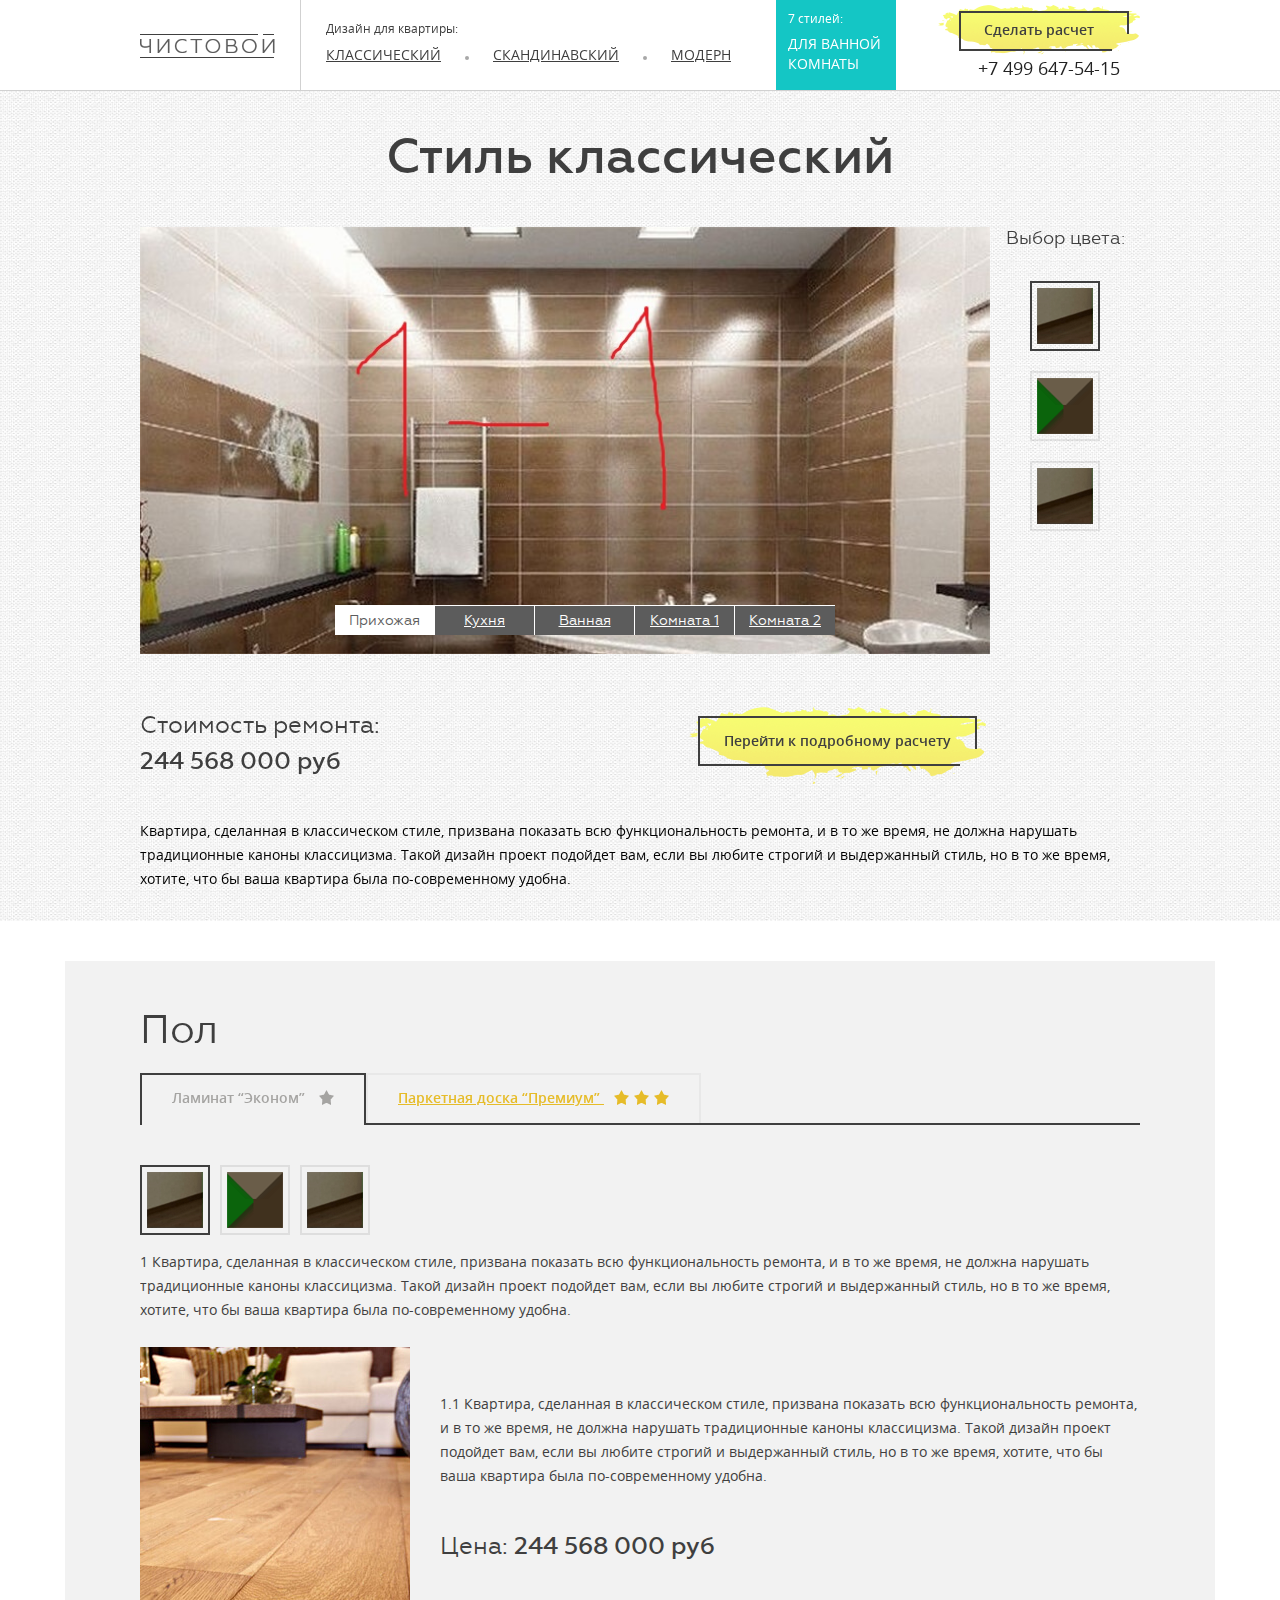
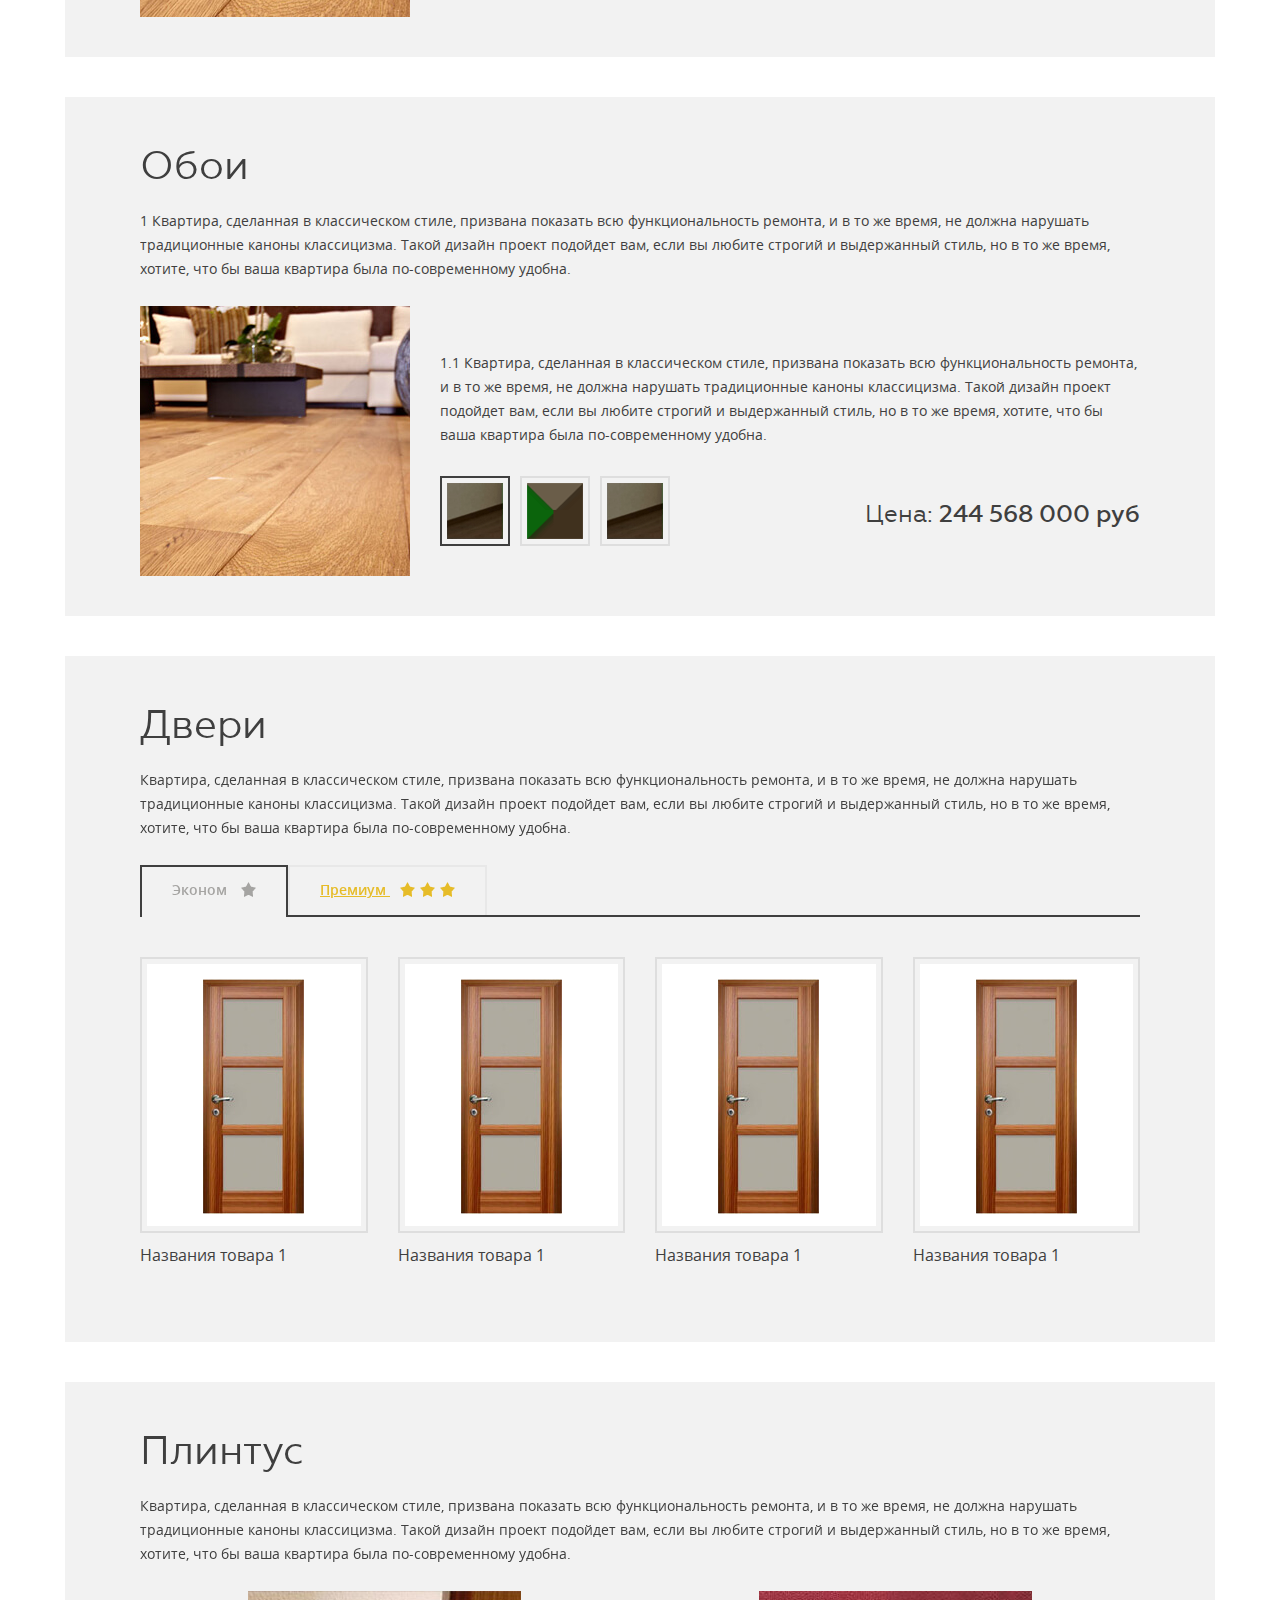
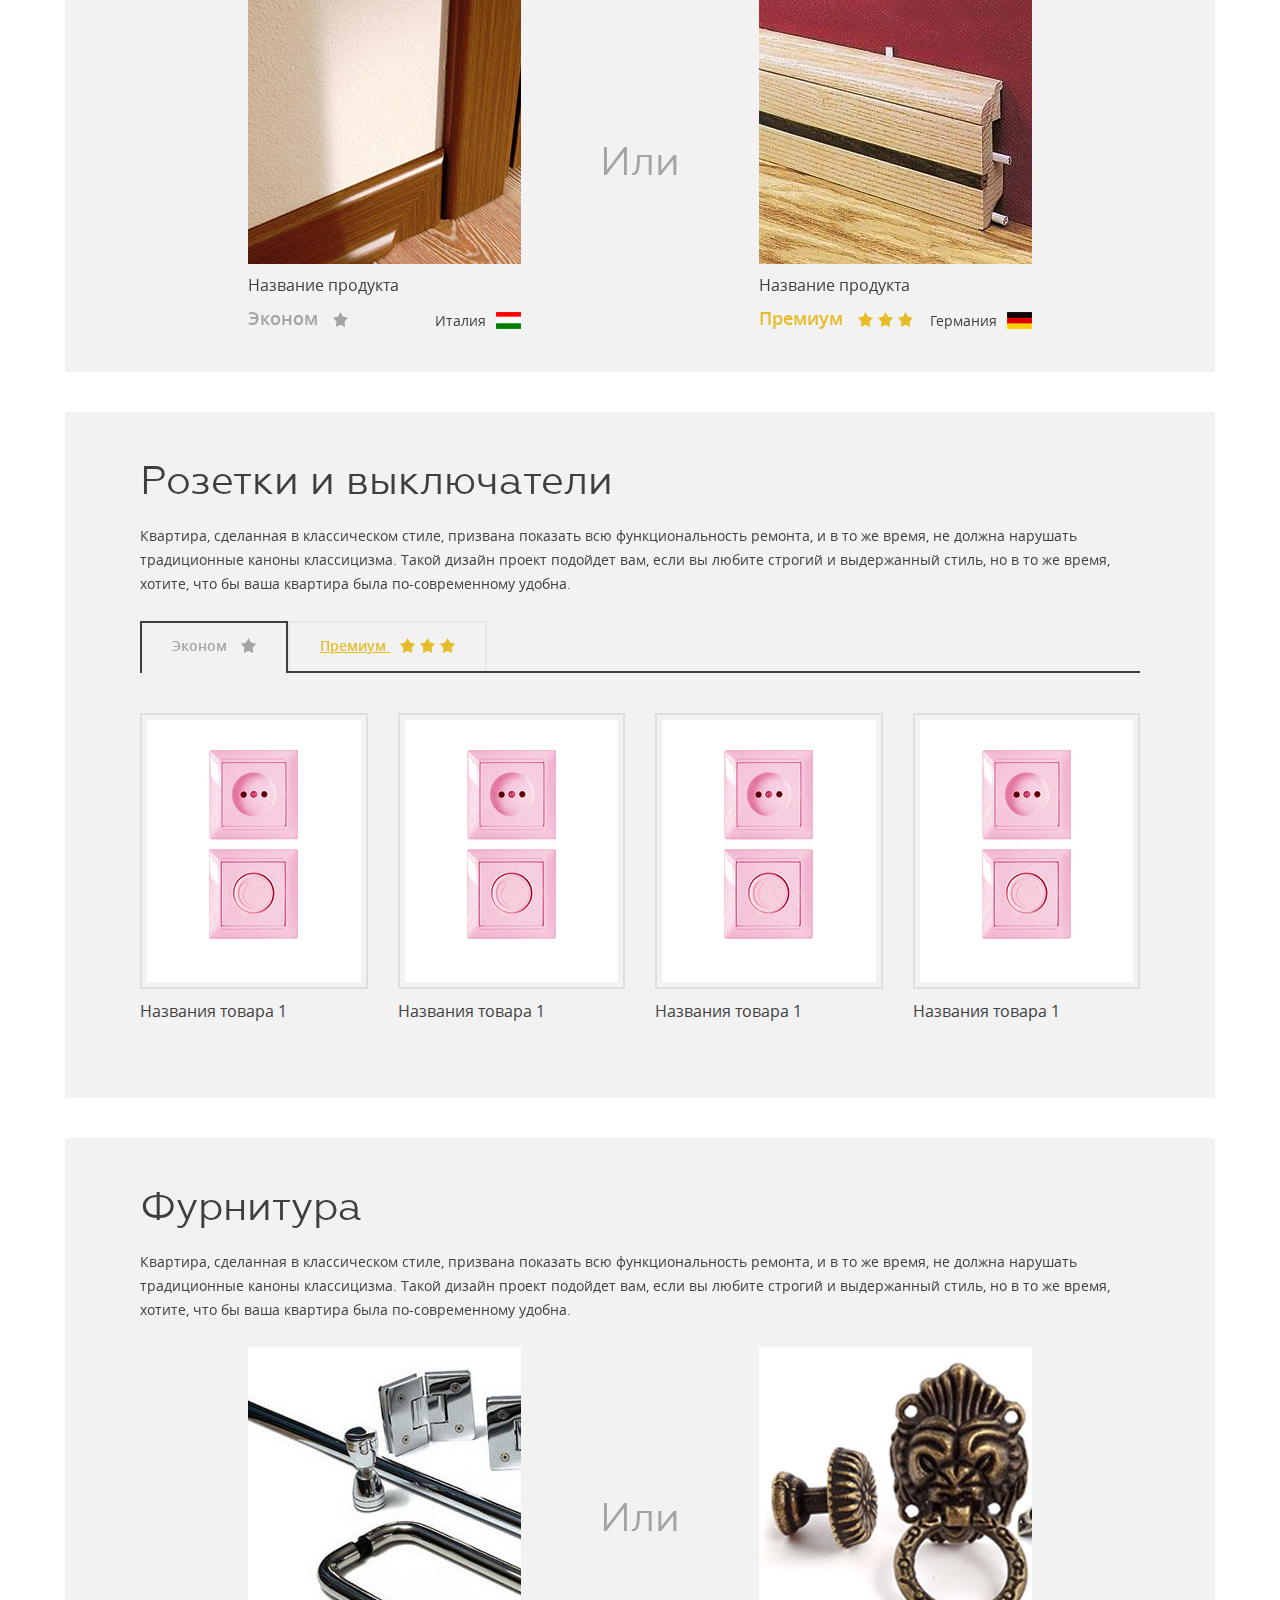
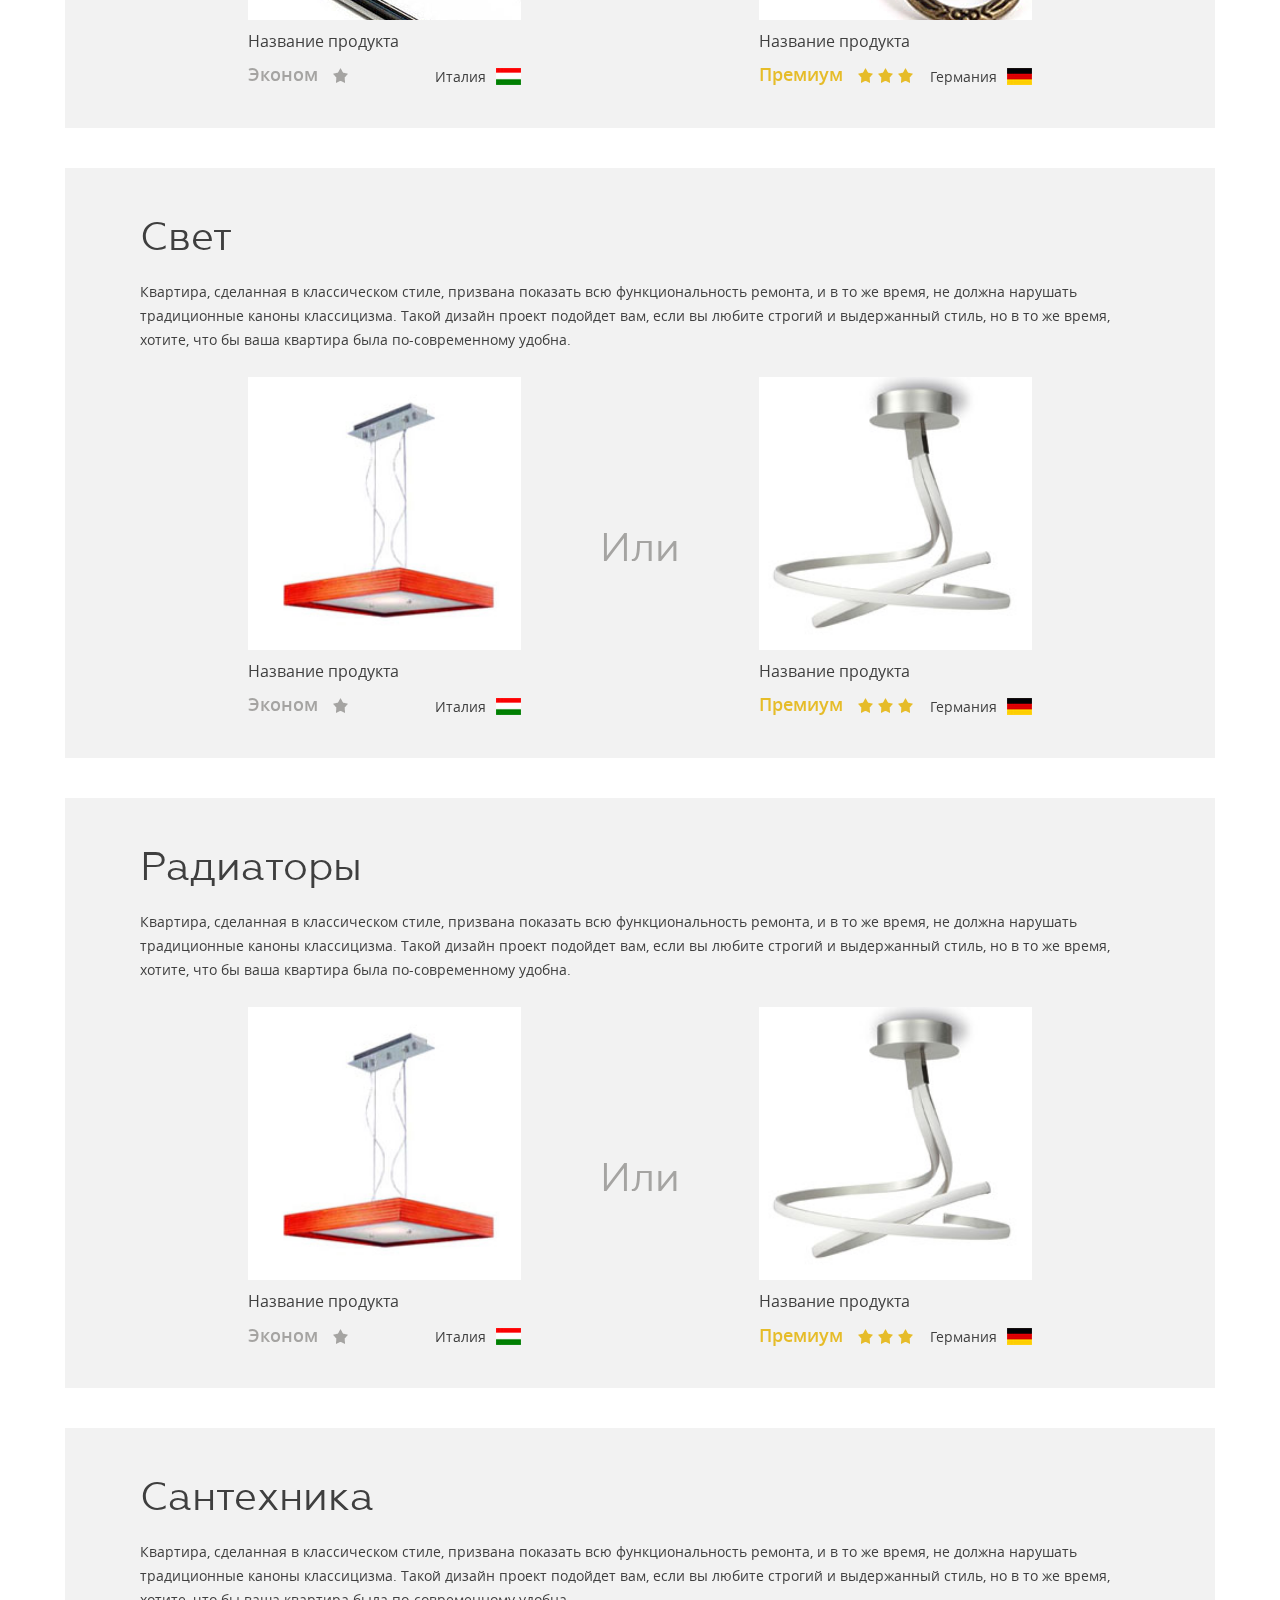
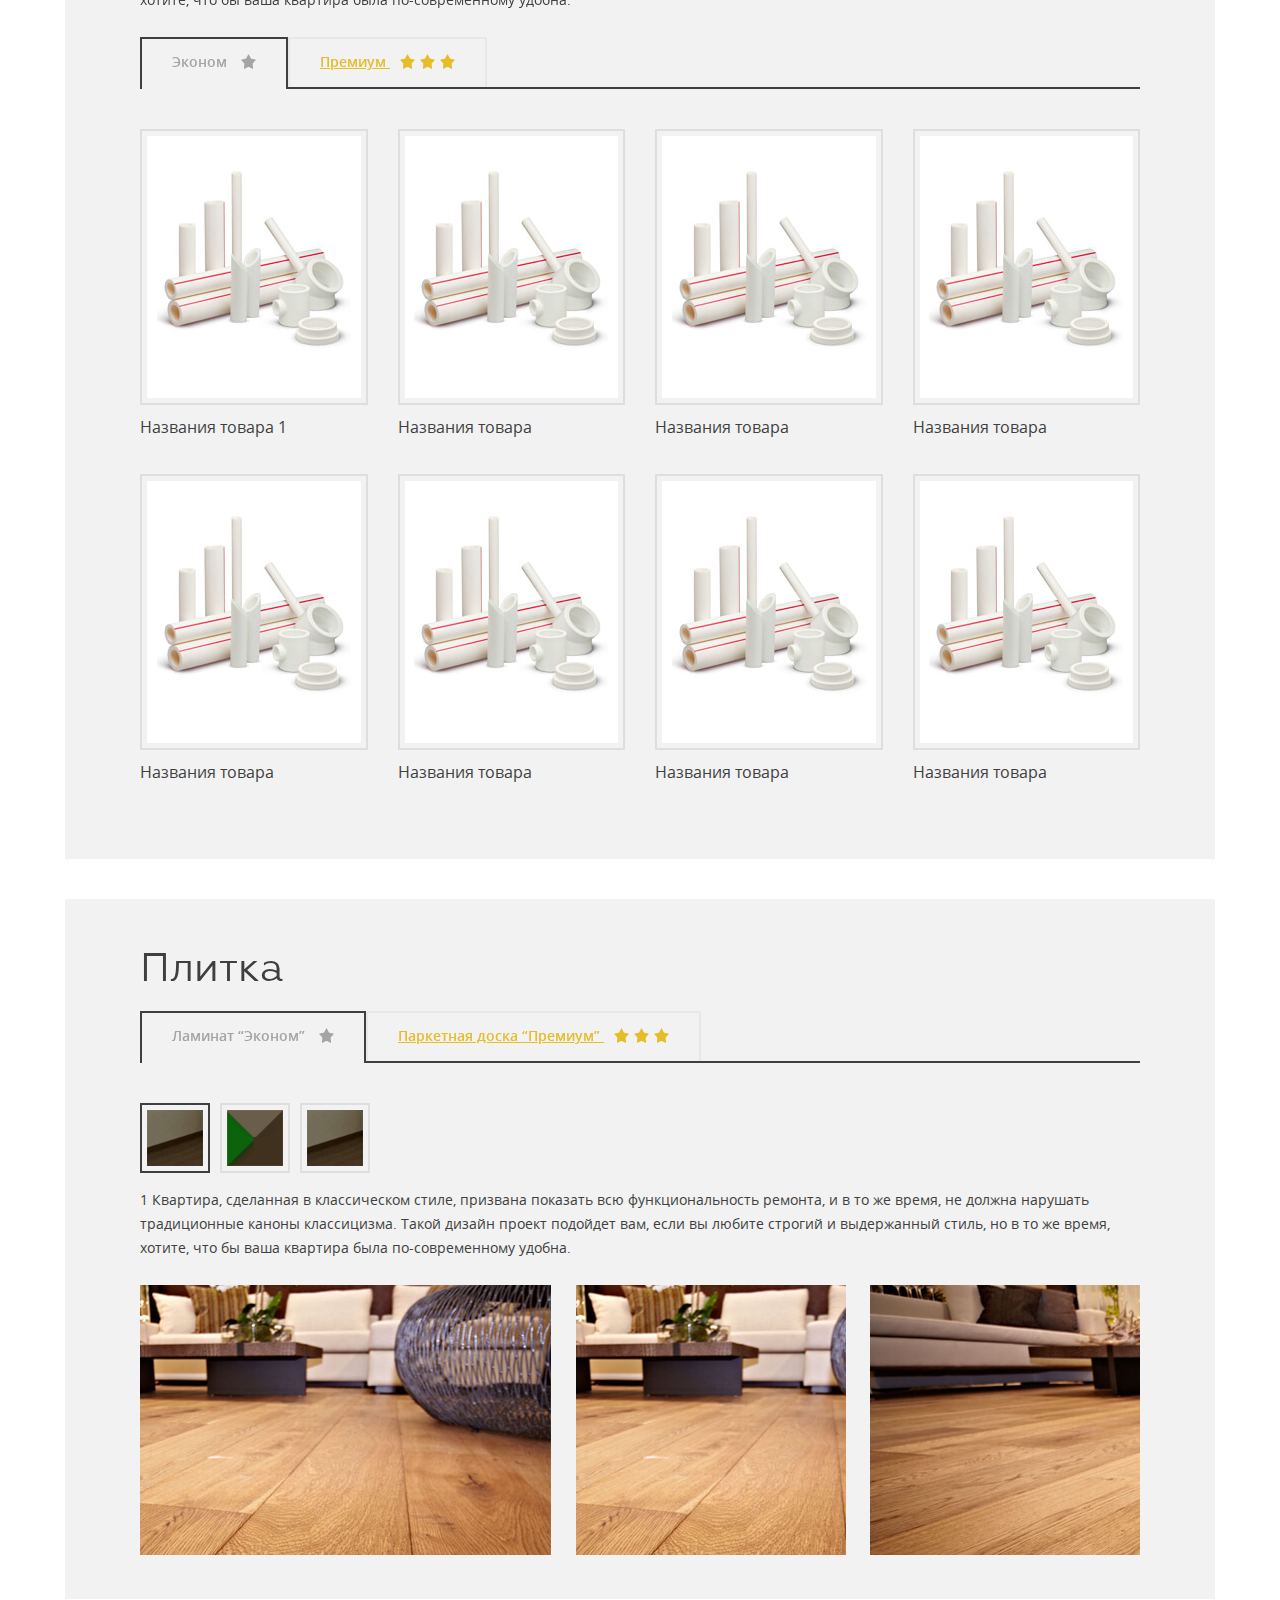
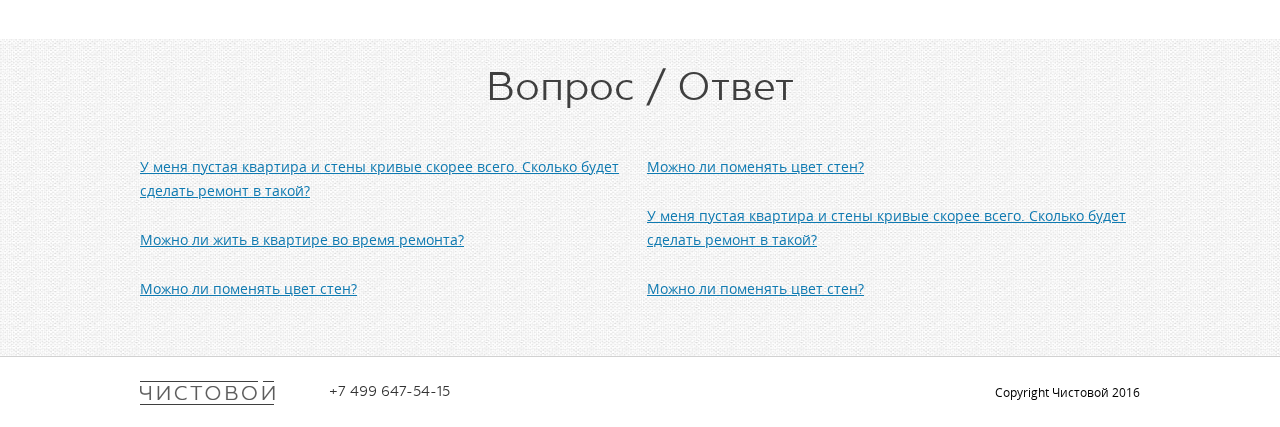
==== commit 3657a902: "v 0.2" ====
--- a/style.html
+++ b/style.html
@@ -138,15 +138,15 @@
             </div>
             <!-- /.style-main__slider -->
 
-            <div class="style-main-slider__dots">
+            <div class="style-main-slider-controls">
                 <span>Выбор цвета:</span>
-                <div class="style-main-slider__dot active">
+                <div class="style-main-slider-control active">
                     <img src="img/design/ico/steps/1.png" alt="">
                 </div>
-                <div class="style-main-slider__dot">
+                <div class="style-main-slider-control">
                     <img src="img/design/ico/steps/2.png" alt="">
                 </div>
-                <div class="style-main-slider__dot">
+                <div class="style-main-slider-control">
                     <img src="img/design/ico/steps/3.png" alt="">
                 </div>
             </div>
@@ -236,7 +236,6 @@
                             <!-- /.intab__tab -->
 
                         </div>
-                        <!-- /.intab__tabs -->
 
                         <div class="tab-inner-items">
 
@@ -338,10 +337,8 @@
                             <!-- /.intab__item -->
 
                         </div>
-                        <!-- /.intab__items -->
 
                     </div>
-                    <!-- /.intab -->
 
                 </div>
 
--- a/css/style.css
+++ b/css/style.css
@@ -10,6 +10,9 @@
 }
 .slider {
     opacity: 0;
+}
+.slide img {
+    width: 100%;
 }
 
 .image-wrap {
@@ -30,22 +33,11 @@
 
 @media (max-width: 1199px) {
     .container {
-        width: 1030px;
-        padding: 0 15px;
-    }
-}
-
-@media (max-width: 991px) {
-    .container {
-        width: 750px;
-    }
-}
-
-@media (max-width: 767px) {
-    .container {
-        width: auto;
-    }
-}
+        width: 100%;
+        padding: 0 20px;
+    }
+}
+
 
 ::-webkit-input-placeholder {
     color: rgba(63, 63, 63, .5);
@@ -296,10 +288,9 @@
 @media (max-width: 767px) {
     .header {
         position: fixed;
-        z-index: 1;
+        z-index: 10;
         top: 0;
         left: 0;
-
         width: 100%;
         height: 50px;
         min-height: 50px;
@@ -1982,57 +1973,70 @@
     font-family: 'OpenSans', sans-serif;
     font-size: 12px;
     font-weight: 400;
-
     float: left;
-
     width: 50%;
-
     text-align: right;
-
     color: #000;
 }
 
 @media (max-width: 767px) {
     .footer__copyright {
         float: none;
-
-        width: 100%;
-
+        width: 100%;
         text-align: center;
     }
 }
 
 .style-main {
     padding: 30px 0;
-
     background: url('../img/design/bg/gray-pattern.jpg');
+}
+@media (max-width: 767px) {
+    .style-main {
+        padding-top: 50px;
+    }
 }
 
 .style-main h1 {
     font-size: 50px;
     font-weight: 500;
-
     margin-bottom: 35px;
-
     text-align: center;
-
-    color: #3f3f3f;
-}
-
+    color: #3f3f3f;
+}
+
+@media (max-width: 800px) {
+    .style-main h1 {
+        font-size: 36px;
+        margin-bottom: 20px;
+    }
+}
+@media (max-width: 480px) {
+    .style-main h1 {
+        font-size: 24px;
+    }
+}
 .style-main p {
     font-family: 'OpenSans', sans-serif;
     font-size: 14px;
     font-weight: 400;
     line-height: 1.71;
-
     color: #000;
 }
 
 .style-main-slider {
     float: left;
     width: 850px;
-    height: 420px;
+    height: auto;
+    padding-top: 45%;
     position: relative;
+}
+@media (max-width: 1050px) {
+    .style-main-slider {
+        width: 100%;
+        height: auto;
+        padding-top: 50%;
+    }
 }
 
 .style-main-slider .slider-wrap {
@@ -2041,7 +2045,6 @@
     left: 0;
     right: 0;
     top: 0;
-    bottom: 0;
 }
 .style-main-slider .slider-wrap.active {
     z-index: 1;
@@ -2057,6 +2060,11 @@
     bottom: 5px;
     text-align: center;
     z-index: 5;
+}
+@media (max-width: 640px) {
+    .style-main-slider .slider .slick-dots {
+        display: none;
+    }
 }
 .style-main-slider .slider .slick-dots li {
     display: inline-block;
@@ -2116,15 +2124,19 @@
     text-decoration: none;
 }
 
-.style-main-slider__dots {
-    float: left;
-
+.style-main-slider-controls {
+    float: right;
     width: 150px;
-
     text-align: center;
 }
-
-.style-main-slider__dots span {
+@media (max-width: 1050px) {
+    .style-main-slider-controls {
+        float: left;
+        width: auto;
+    }
+}
+
+.style-main-slider-controls span {
     font-size: 18px;
     font-weight: 400;
     line-height: 1.33;
@@ -2136,18 +2148,16 @@
     color: #3f3f3f;
 }
 
-.style-main-slider__dot {
+.style-main-slider-control {
     width: 70px;
     height: 70px;
     margin: 0 auto 20px;
     padding: 5px;
-
     cursor: pointer;
-
     border: 2px solid rgba(63, 63, 63, .11);
 }
 
-.style-main-slider__dot.active {
+.style-main-slider-control.active {
     border: 2px solid #3f3f3f;
 }
 
@@ -2168,6 +2178,22 @@
     clear: both;
 }
 
+@media (max-width: 1050px) {
+    .style-main-slider-control {
+        display: inline-block;
+        margin-right: 20px;
+    }
+    .style-main-slider-controls span {
+        margin-top: 10px;
+        margin-bottom: 10px;
+        text-align: left;
+    }
+    .style-main__price {
+        width: 100%;
+        margin-top: 15px;
+    }
+}
+
 .style-main__pr {
     font-size: 24px;
     font-weight: 400;
@@ -2186,8 +2212,12 @@
 
 .style-main__btn {
     float: right;
-
     margin-right: 4px;
+}
+@media (max-width: 600px) {
+    .style-main__btn {
+        float: none;
+    }
 }
 
 .style-main__btn a {
@@ -2219,10 +2249,15 @@
 .style-item .container {
     margin: 40px auto;
     padding: 40px 75px;
-
     background: #f2f2f2;
 }
-
+@media (max-width: 1199px) {
+
+    .style-item .container {
+        padding-left: 20px;
+        padding-right: 20px;
+    }
+}
 .style-item h2 {
     font-size: 40px;
     font-weight: 400;
@@ -2719,6 +2754,38 @@
     background: #f2f2f2;
 }
 
+@media (max-width: 600px) {
+    .style-tabs-controls {
+        border-bottom: none;
+        margin-bottom: 40px;
+    }
+    .style-tabs-control {
+        display: block;
+        line-height: 36px;
+        height: 40px;
+        padding: 0 20px;
+        margin-bottom: 10px;
+        border: 2px solid #e8e8e8;
+    }
+    .style-tabs-control-premium {
+        border: 2px solid #e6bc29;
+    }
+    .style-tabs-control.active {
+        position: relative;
+        border: 2px solid #3f3f3f;
+    }
+    .style-tabs-control.active:after {
+        display: none;
+    }
+}
+@media (max-width: 400px) {
+    .style-tabs-control {
+        font-size: 12px;
+        padding-left: 15px;
+        padding-right: 15px;
+    }
+}
+
 .style-tabs-items {
     position: relative;
 }
@@ -2750,7 +2817,6 @@
 .sanitary:before,
 .sanitary:after {
     display: table;
-
     content: '';
 }
 
@@ -2760,12 +2826,21 @@
 
 .sanitary__item {
     float: left;
-
     width: 25%;
     margin-bottom: 35px;
     padding: 0 15px;
-
     text-align: center;
+    min-width: 230px;
+}
+@media (max-width: 980px) {
+    .sanitary {
+        text-align: center;
+    }
+    .sanitary__item {
+        float: none;
+        display: inline-block;
+        margin: 10px;
+    }
 }
 
 .sanitary__border {
@@ -2786,7 +2861,6 @@
     width: 100%;
     height: 262px;
     padding-top: 30px;
-
     background-color: #fff;
 }
 
@@ -2813,11 +2887,13 @@
 
 .style-images {
     line-height: 0;
-
     margin-top: 25px;
-
     text-align: justify;
     text-justify: distribute;
+}
+.style-images img {
+    display: block;
+    width: 100%;
 }
 
 .style-images__item {
@@ -2850,16 +2926,19 @@
 
 .style-text__img {
     float: left;
-
     width: 270px;
+    margin-right: 30px;
 }
 
 .style-text__text {
-    float: left;
-
-    width: 700px;
     padding-top: 30px;
     padding-left: 30px;
+}
+@media (max-width: 800px) {
+    .style-text__text {
+        float: left;
+        padding: 0;
+    }
 }
 
 .style-text__text span {
@@ -2892,6 +2971,7 @@
     bottom: 30px;
     z-index: 1;
 }
+
 .controls-bottom .style-text__text {
     position: relative;
     padding-bottom: 100px;
@@ -2901,7 +2981,18 @@
     bottom: 30px;
     right: 0;
 }
-
+@media (max-width: 900px) {
+    .controls-bottom .tab-inner-controls {
+        position: static;
+    }
+    .controls-bottom .style-text__text {
+        position: static;
+        padding-bottom: 0;
+    }
+    .controls-bottom .style-text__text span {
+        position: static;
+    }
+}
 
 .tab-inner-control {
     display: inline-block;
@@ -3517,6 +3608,7 @@
 .style-either .choice, .style-either .text {
     display: inline-block;
     width: 27.3%;
+    min-width: 265px;
     vertical-align: middle;
     text-align: left;
     font-family: 'OpenSans', sans-serif;
@@ -3534,7 +3626,8 @@
 }
 .style-either .text {
     width: auto;
-    margin: 0 8%;
+    min-width: 0;
+    margin: 0 7.5%;
     font-family: 'Geometria', sans-serif;
     font-size: 40px;
     font-weight: 400;
@@ -3581,6 +3674,15 @@
     background: url('../img/design/flag-italy.jpg') no-repeat center;
     background-size: cover;
 }
+@media (max-width: 768px) {
+    .style-either .choice, .style-either .text {
+        display: block;
+        margin: 0 auto;
+    }
+    .style-either .text {
+        margin: 15px 0;
+    }
+}
 
 /* ===================================================================================================================*/
 .icr-label {
